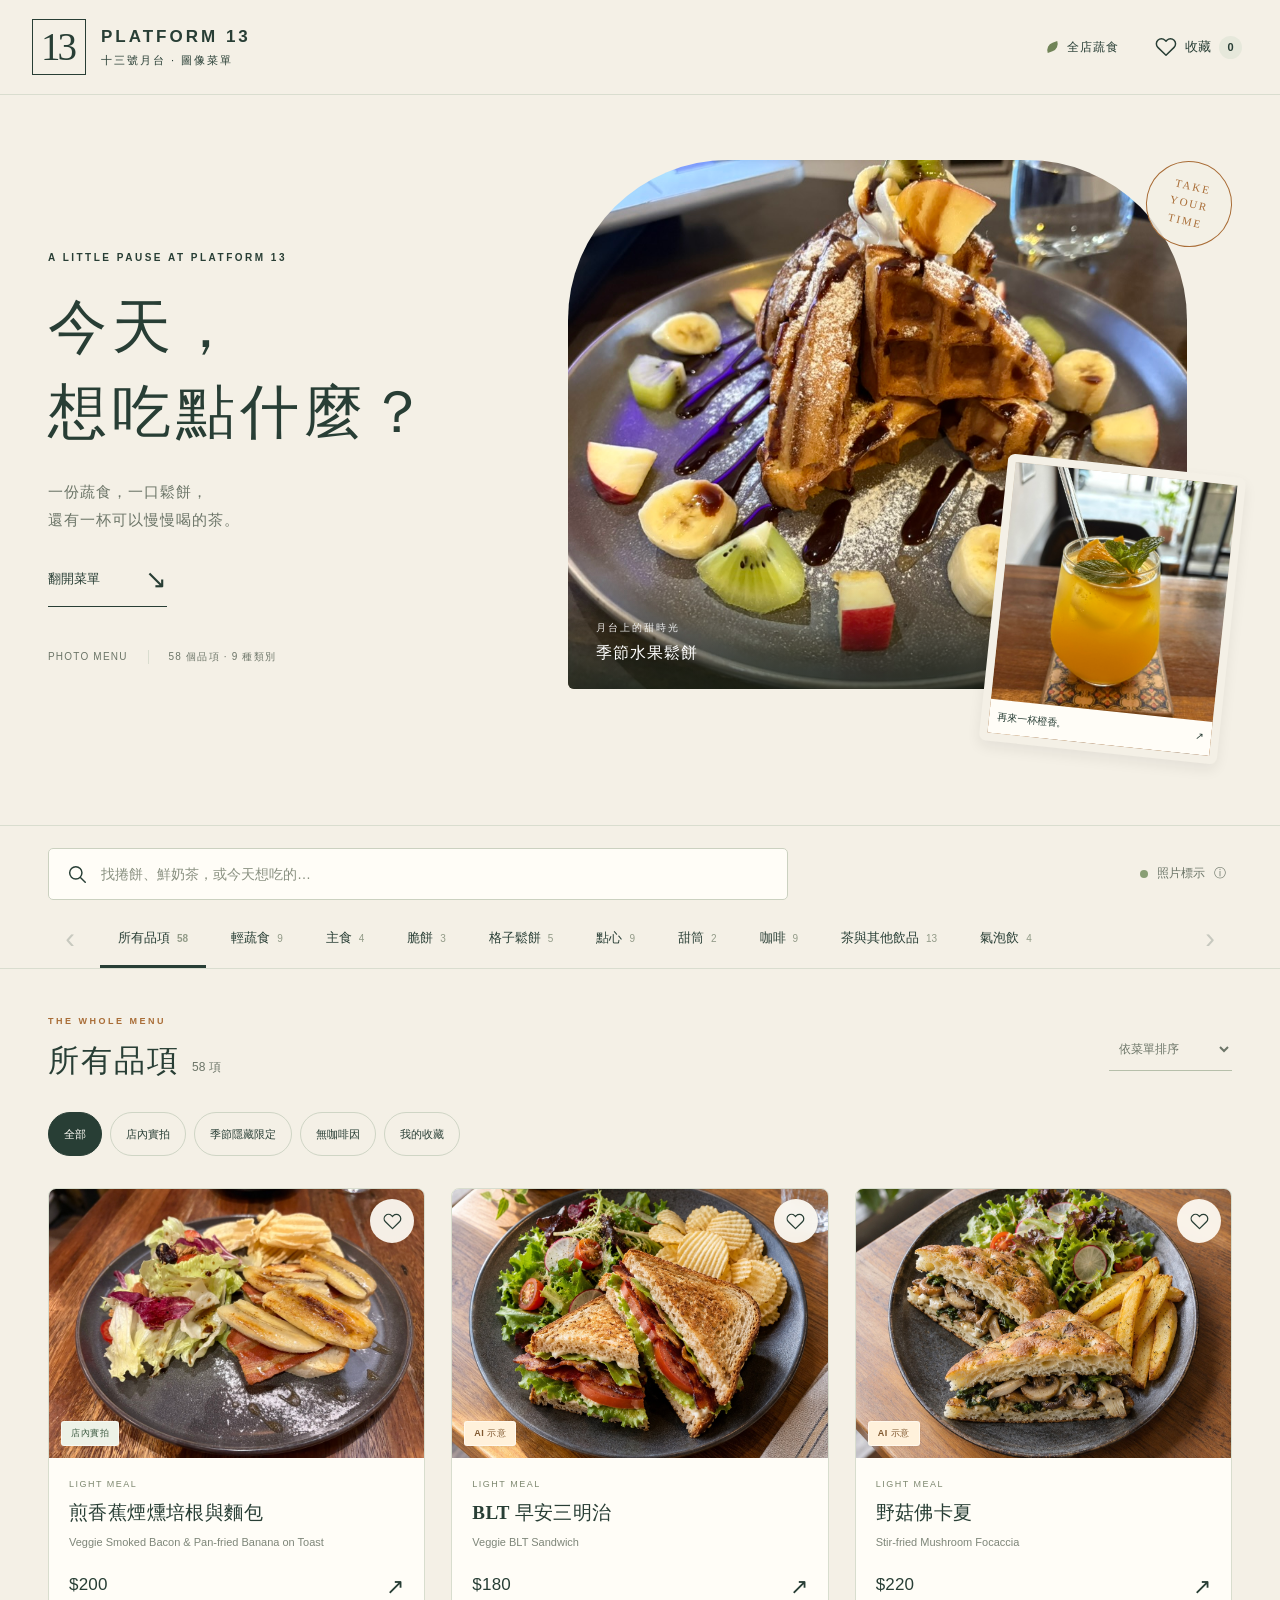
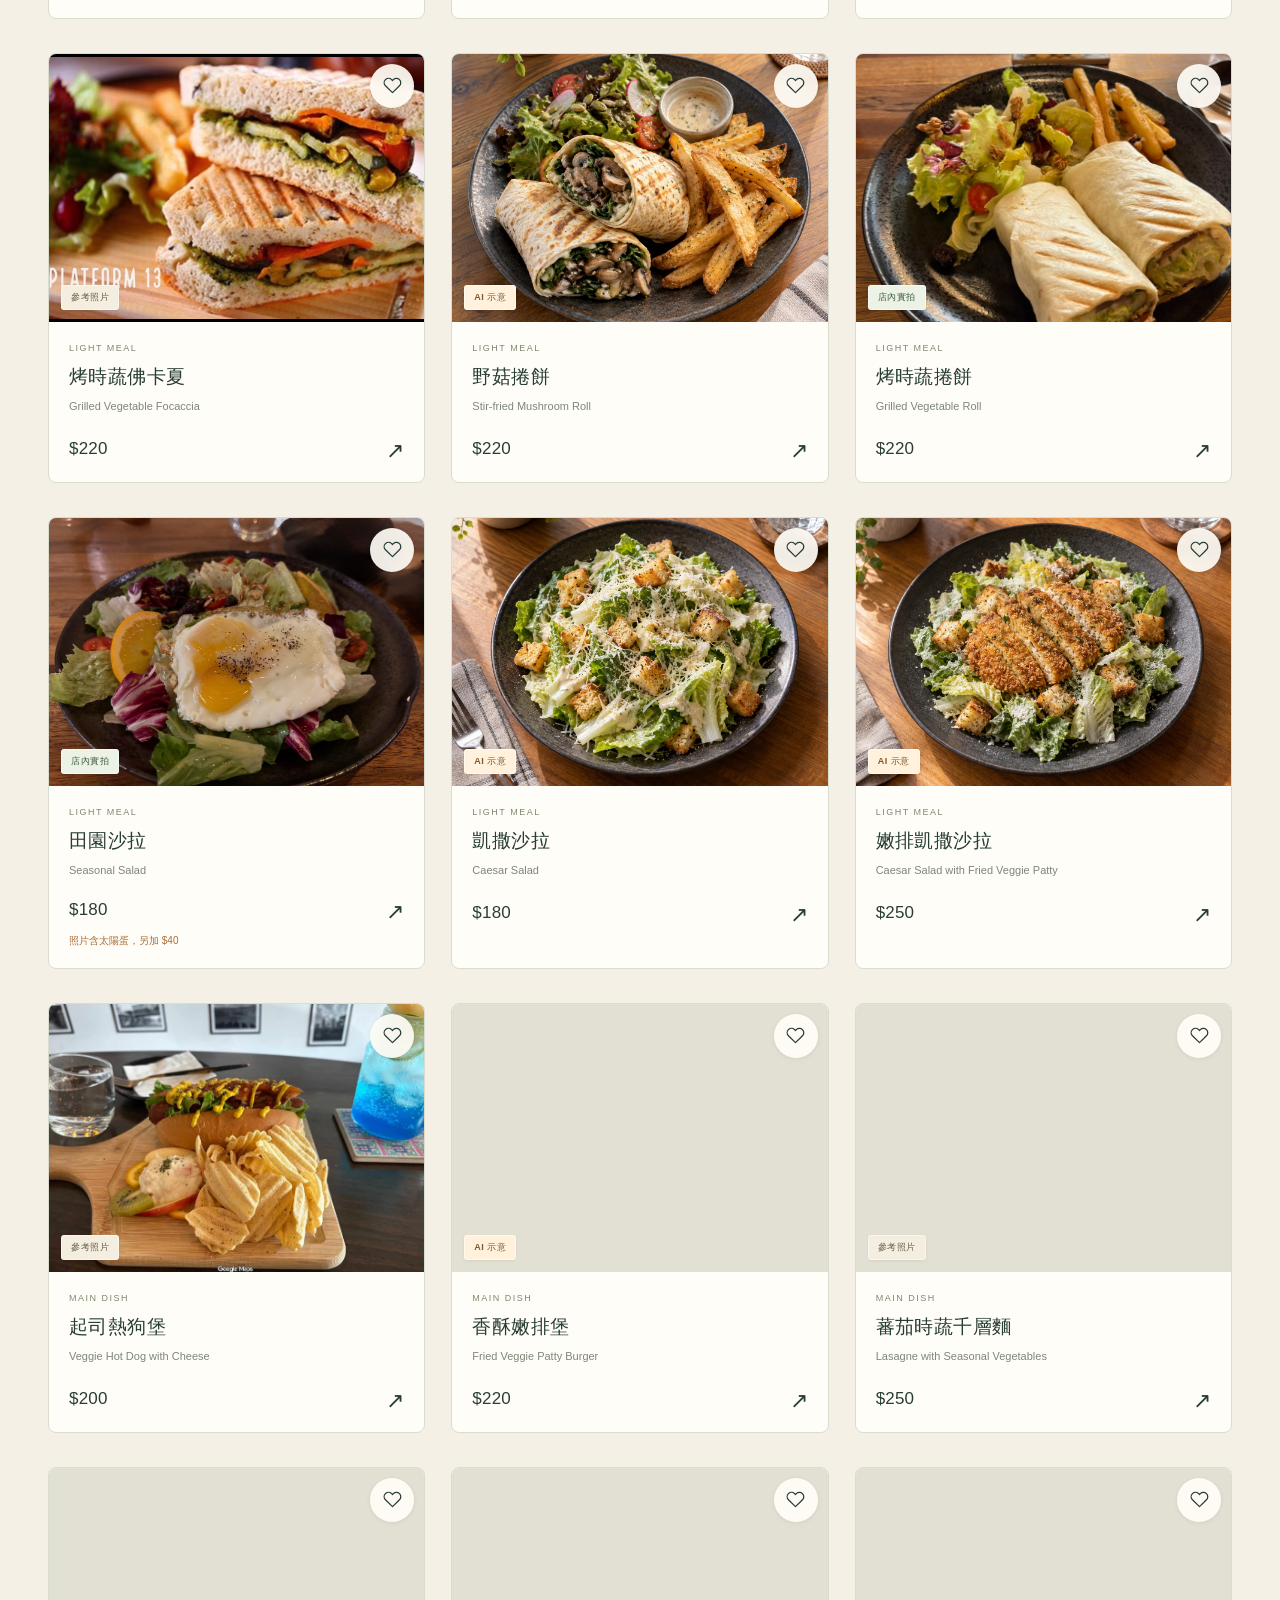
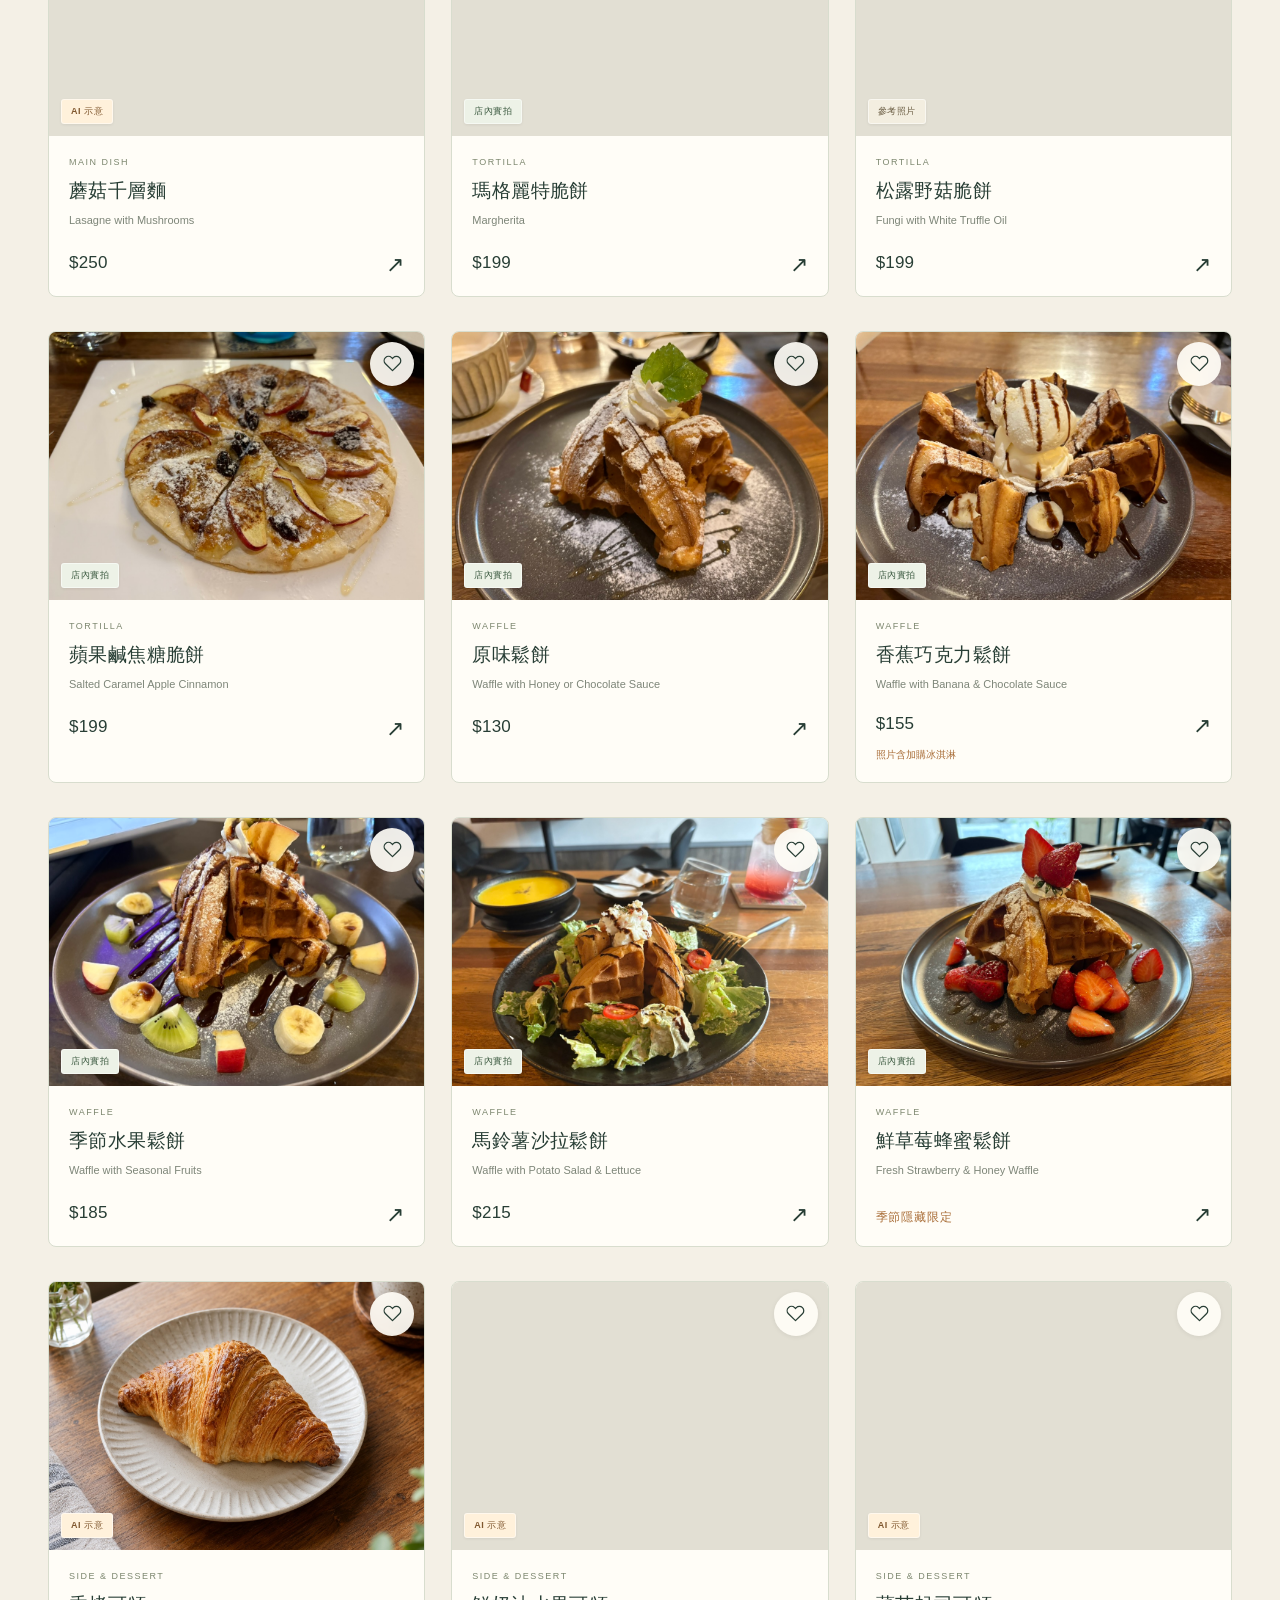
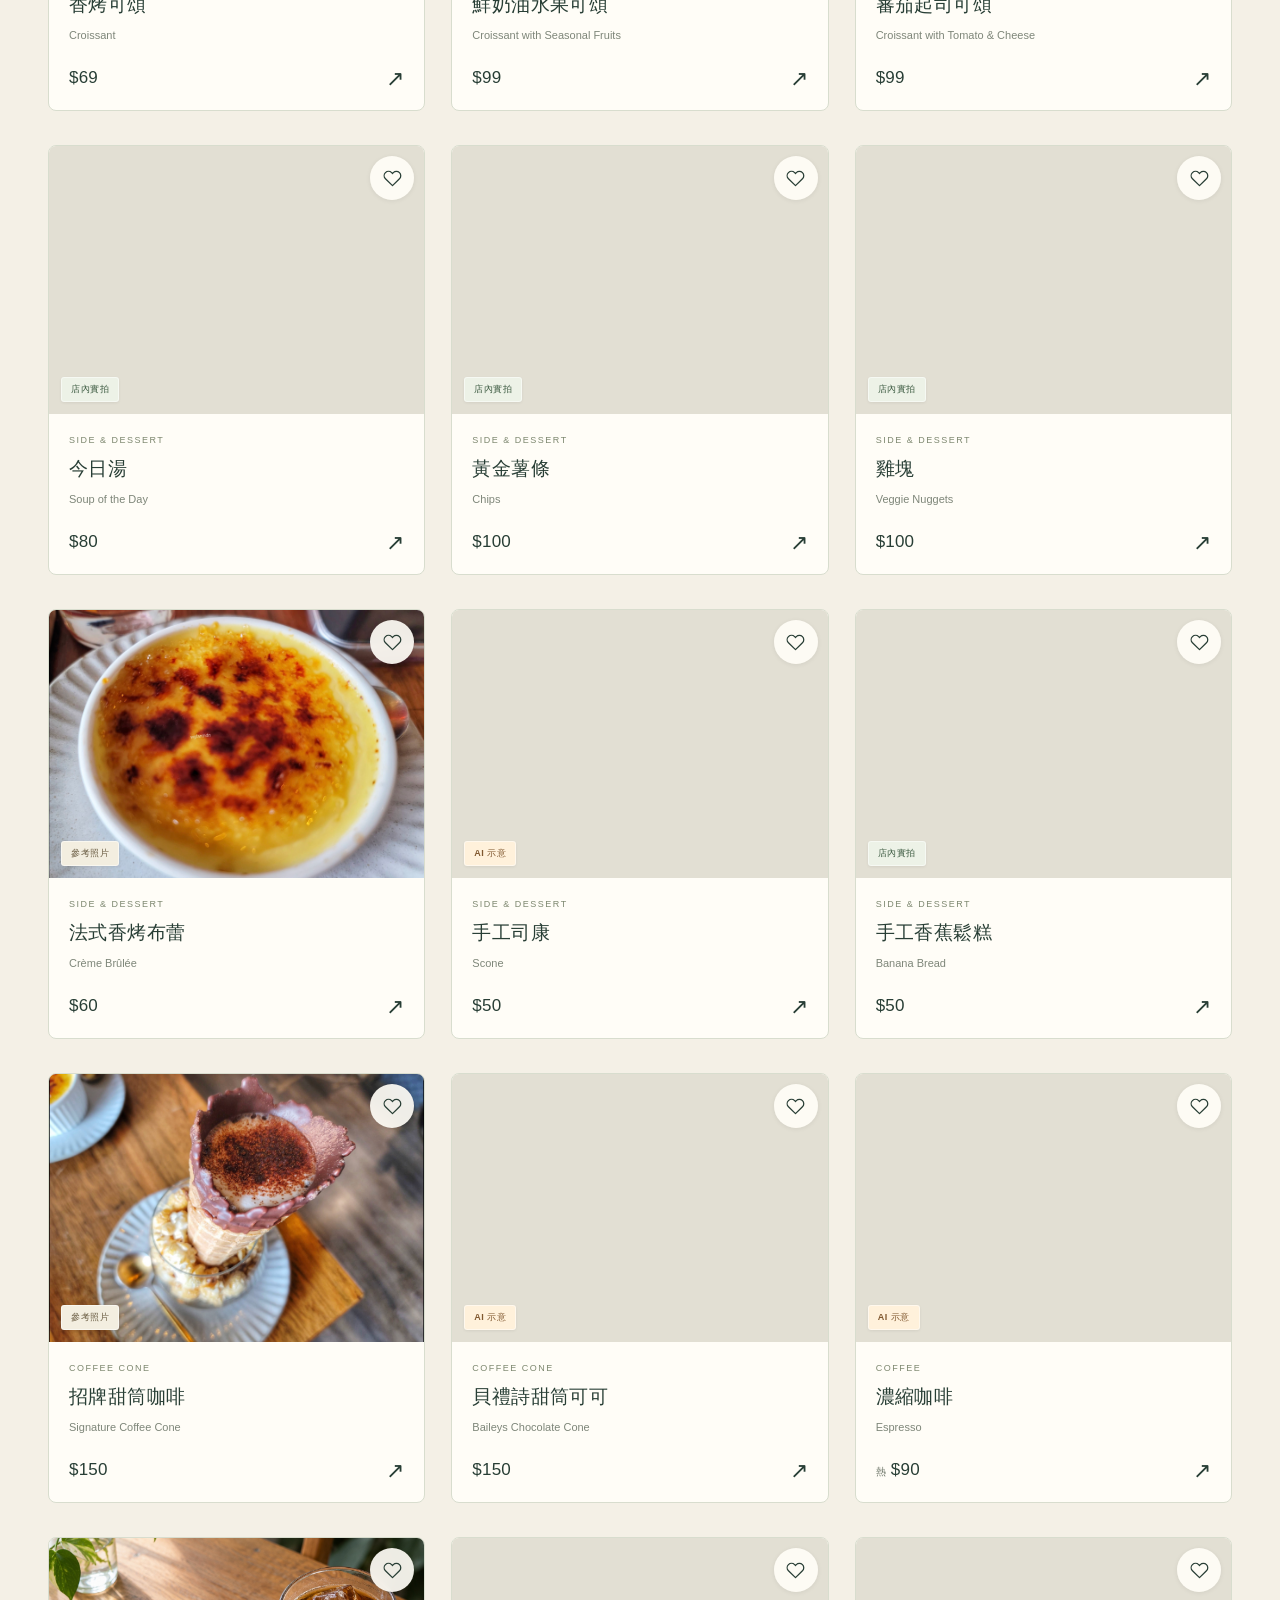
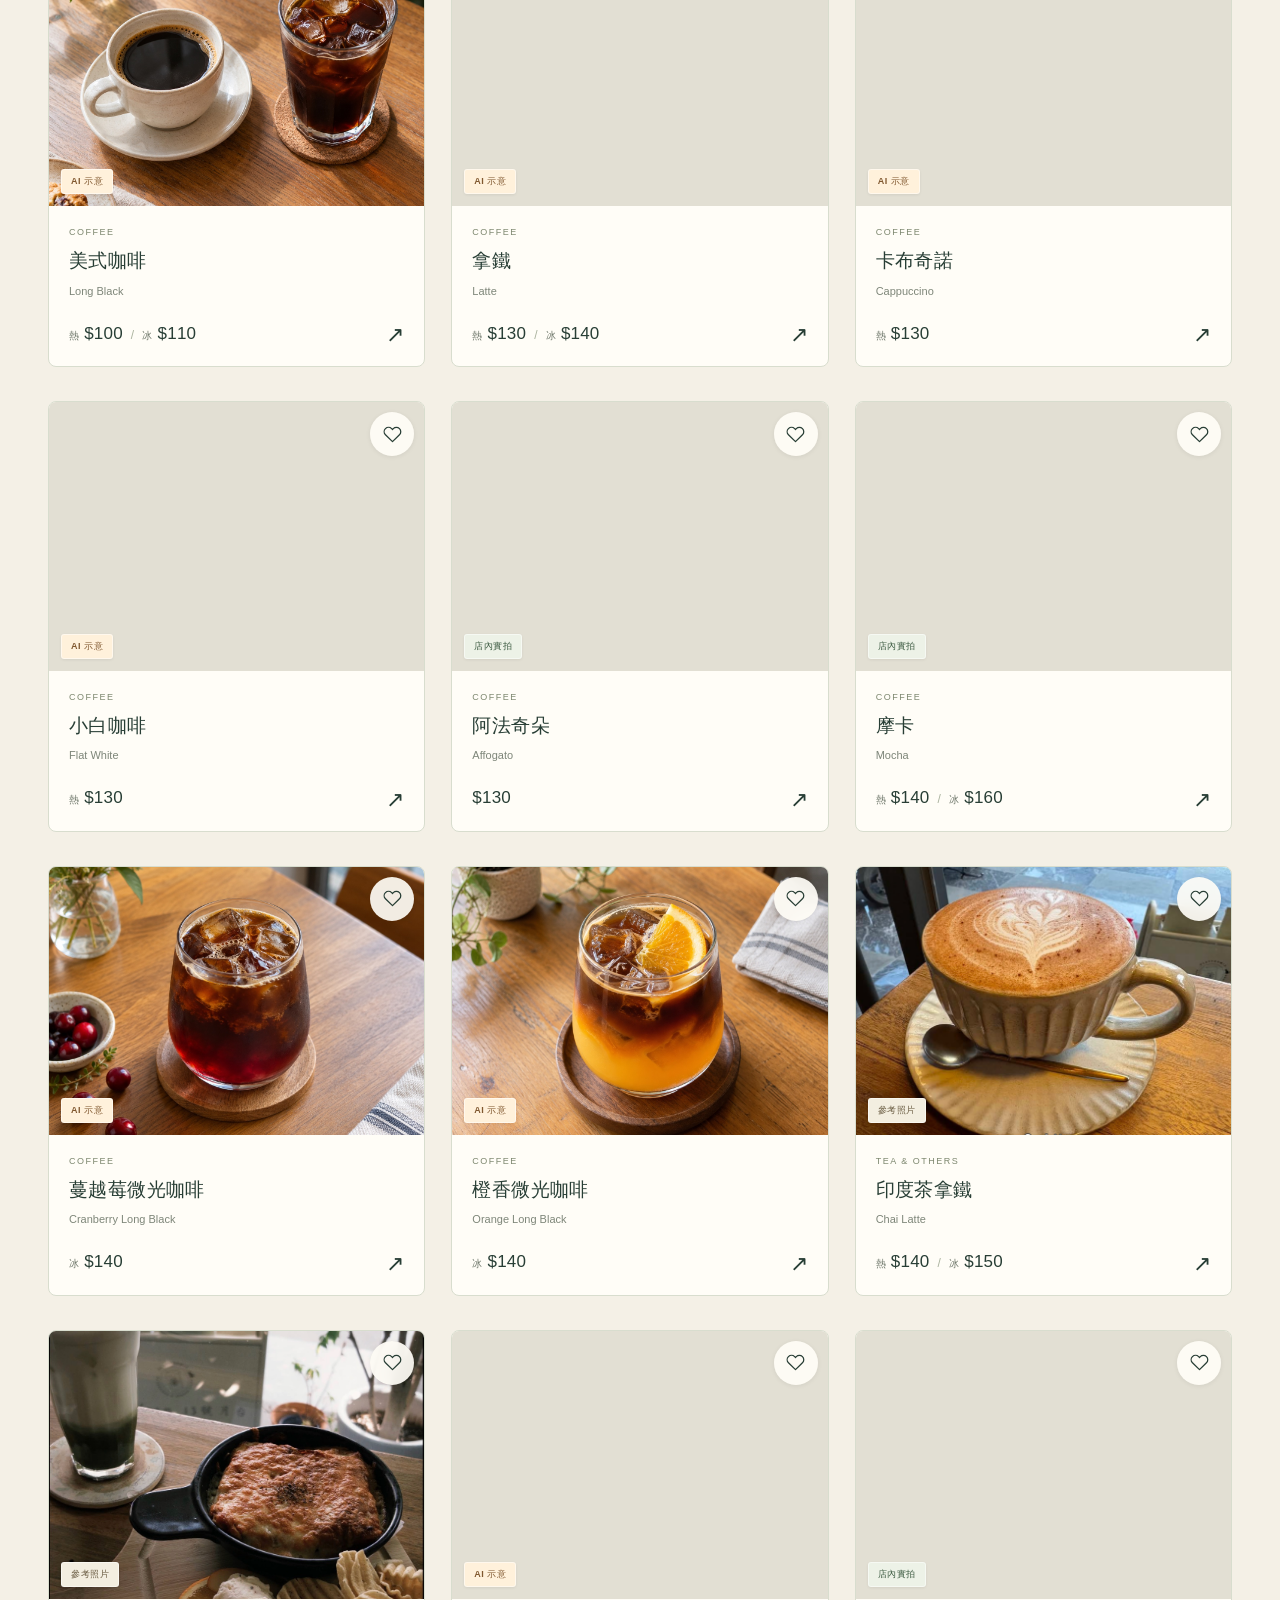
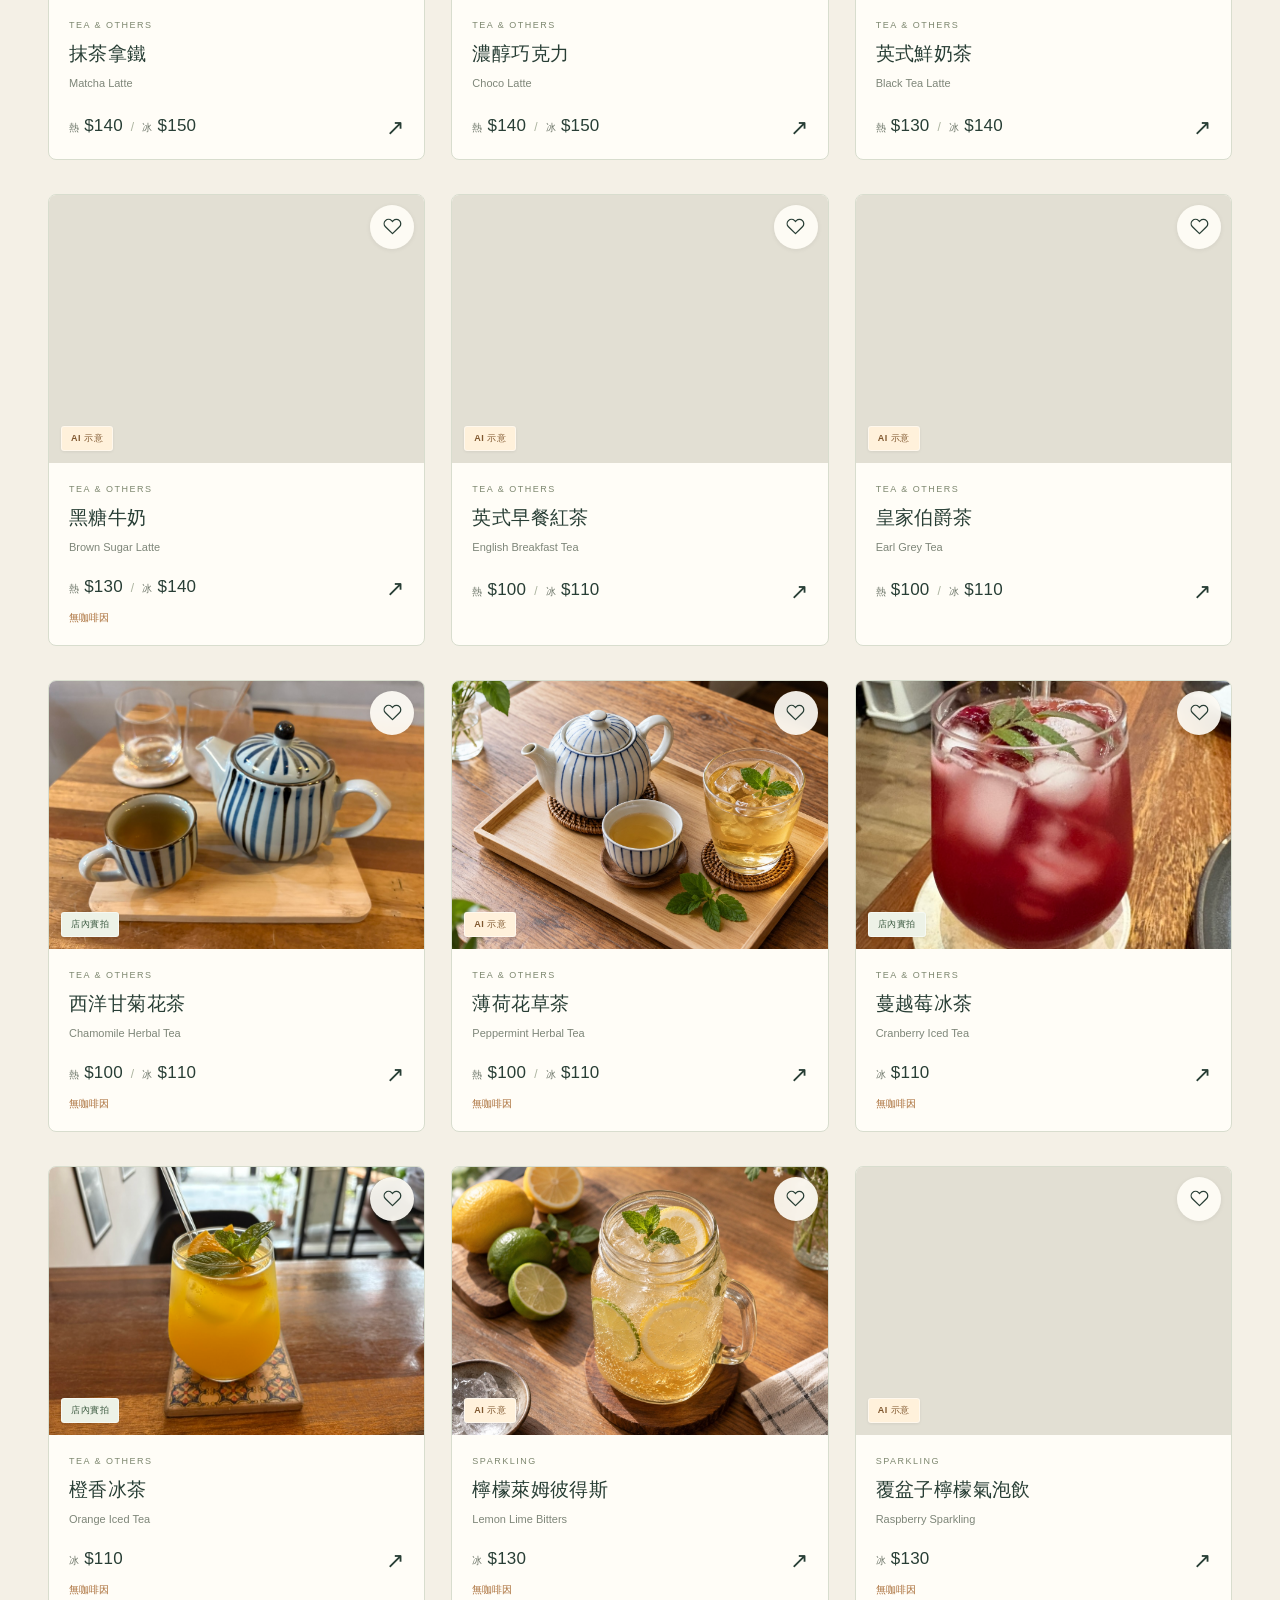
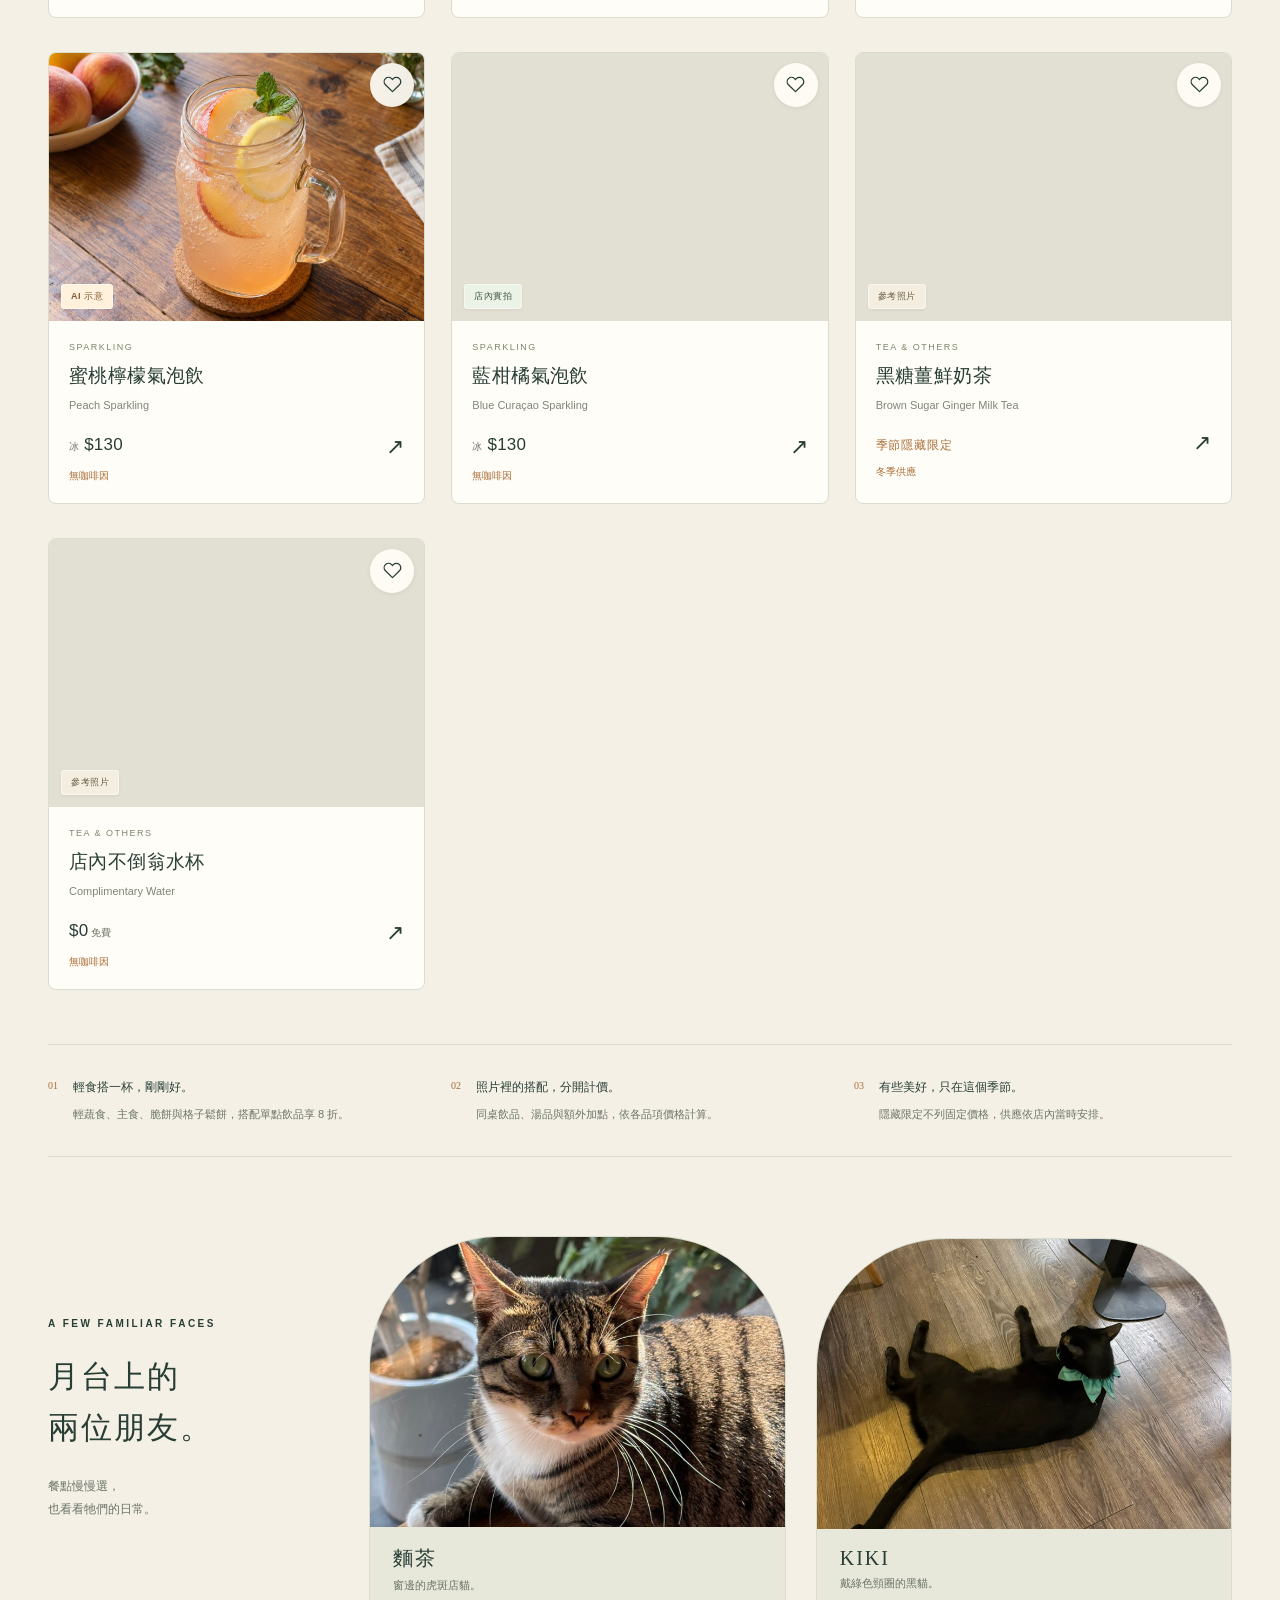
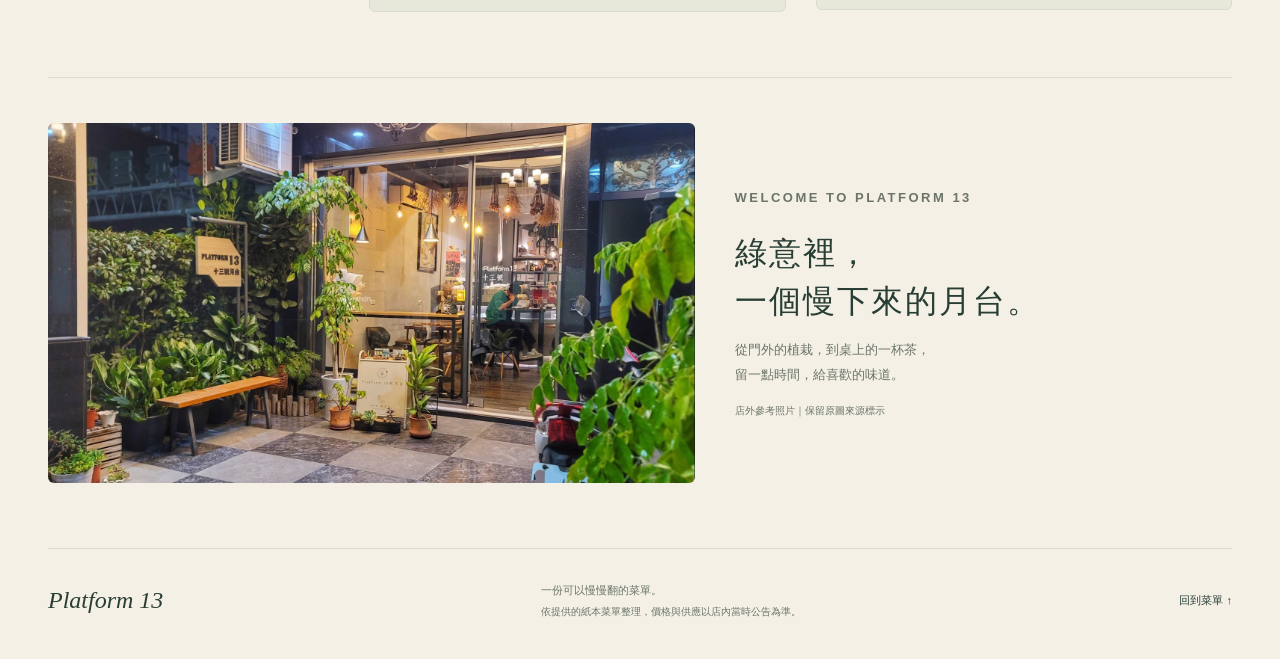
==== index.html @ 19ec8d2a "Publish standalone Platform 13 photo menu" ====
<!doctype html>
<html lang="zh-Hant">
<head>
 <meta charset="utf-8"><meta name="viewport" content="width=device-width,initial-scale=1">
 <meta name="theme-color" content="#f4f0e6"><meta name="description" content="Platform 13 十三號月台圖像菜單：依類別瀏覽蔬食輕食、主食、脆餅、鬆餅、咖啡與茶飲，查看照片及價格。">
 <title>Platform 13｜慢慢選，一道喜歡的</title>
 <link rel="icon" href="favicon.svg" type="image/svg+xml"><link rel="stylesheet" href="style.css">
 <script src="menu-data.js" defer></script><script src="menu-model.js" defer></script><script src="app.js" defer></script>
</head>
<body>
 <a class="skip-link" href="#browse">跳到菜單</a>
 <header class="site-header"><div class="header-inner">
  <a class="brand" href="./" aria-label="Platform 13 菜單首頁"><span class="brand-number">13</span><span class="brand-copy">PLATFORM 13<small>十三號月台 · 圖像菜單</small></span></a>
  <div class="header-actions"><span class="vegetarian"><i></i>全店蔬食</span><button class="saved-link" id="show-saved" aria-label="查看收藏清單"><svg viewBox="0 0 24 24" aria-hidden="true"><path d="M20.8 4.6a5.5 5.5 0 0 0-7.8 0L12 5.7l-1.1-1.1a5.5 5.5 0 0 0-7.8 7.8L12 21l8.8-8.6a5.5 5.5 0 0 0 0-7.8Z"/></svg><span>收藏</span><b id="saved-count">0</b></button></div>
 </div></header>
 <main>
  <section class="hero wrap" aria-labelledby="hero-title"><div class="hero-copy"><p class="eyebrow">A LITTLE PAUSE AT PLATFORM 13</p><h1 id="hero-title">今天，<br>想吃點什麼？</h1><p class="hero-description">一份蔬食，一口鬆餅，<br>還有一杯可以慢慢喝的茶。</p><a class="browse-link" href="#browse">翻開菜單 <span>↘</span></a><div class="hero-note"><span>PHOTO MENU</span><span id="total-count">慢慢選一道喜歡的。</span></div></div>
   <div class="hero-photos"><button class="hero-main photo-button" data-open-item="seasonal-waffle" aria-label="查看季節水果鬆餅"><img src="assets/photos/seasonal-waffle.jpg" alt="季節水果格子鬆餅" fetchpriority="high" width="1024" height="768"><span class="hero-photo-caption"><small>月台上的甜時光</small>季節水果鬆餅 <b>$185</b></span></button><button class="hero-small photo-button" data-open-item="orange-tea" aria-label="查看橙香冰茶"><img src="assets/photos/orange-tea.jpg" alt="橙香冰茶" width="1024" height="768"><span>再來一杯橙香。<i>↗</i></span></button><span class="hero-stamp" aria-hidden="true">TAKE<br>YOUR<br>TIME</span></div>
  </section>
  <section id="browse" class="browse-section" aria-label="查詢菜單">
   <div class="menu-controls"><div class="wrap"><div class="search-row"><form id="search-form" role="search"><label for="menu-search" class="sr-only">搜尋品項或飲品</label><svg viewBox="0 0 24 24" aria-hidden="true"><circle cx="10.7" cy="10.7" r="6.7"/><path d="m16 16 5 5"/></svg><input id="menu-search" type="search" placeholder="找捲餅、鮮奶茶，或今天想吃的…" autocomplete="off"><button type="button" id="clear-search" aria-label="清除搜尋" hidden>×</button></form><button id="photo-guide" class="photo-guide"><span class="source-dot"></span>照片標示 <span>ⓘ</span></button></div>
    <div class="category-row"><button id="categories-prev" class="category-arrow" aria-label="向前滑動類別">‹</button><nav class="category-scroller" id="categories" aria-label="菜單類別" role="tablist"></nav><button id="categories-next" class="category-arrow" aria-label="向後滑動類別">›</button></div>
   </div></div>
   <div class="wrap results-wrap"><div class="results-heading"><div><p class="eyebrow" id="category-en">THE WHOLE MENU</p><h2 id="results-title">所有品項 <span id="result-count"></span></h2></div><label class="sort-control"><span class="sr-only">排序方式</span><select id="sort"><option value="menu">依菜單排序</option><option value="price-asc">價格由低到高</option><option value="price-desc">價格由高到低</option></select></label></div>
    <div class="filter-row" role="group" aria-label="篩選品項"><button data-filter="all" aria-pressed="true">全部</button><button data-filter="photos" aria-pressed="false">店內實拍</button><button data-filter="seasonal" aria-pressed="false">季節隱藏限定</button><button data-filter="caffeine-free" aria-pressed="false">無咖啡因</button><button data-filter="favorites" aria-pressed="false">我的收藏</button></div>
    <p id="results-status" class="sr-only" role="status" aria-live="polite"></p>
    <div id="menu-grid" class="menu-grid" role="tabpanel" aria-labelledby="tab-all"></div>
    <div id="empty-state" class="empty-state" hidden><span>13</span><h3>換個關鍵字，慢慢找。</h3><p>可以試試「鬆餅」、「鮮奶茶」或「捲餅」。</p><button id="reset-search" class="primary-button">回到所有品項</button></div>
    <aside class="menu-notes"><div><span>01</span><p><b>輕食搭一杯，剛剛好。</b>輕蔬食、主食、脆餅與格子鬆餅，搭配單點飲品享 8 折。</p></div><div><span>02</span><p><b>照片裡的搭配，分開計價。</b>同桌飲品、湯品與額外加點，依各品項價格計算。</p></div><div><span>03</span><p><b>有些美好，只在這個季節。</b>隱藏限定不列固定價格，供應依店內當時安排。</p></div></aside>
   </div>
  </section>
  <section class="cats-section wrap" aria-labelledby="cats-title"><div class="cats-intro"><p class="eyebrow">A FEW FAMILIAR FACES</p><h2 id="cats-title">月台上的<br>兩位朋友。</h2><p>餐點慢慢選，<br>也看看牠們的日常。</p></div><div class="cat-card"><img src="assets/photos/cat-miancha.jpg" alt="虎斑店貓麵茶" loading="lazy" width="768" height="1024"><div><h3>麵茶</h3><p>窗邊的虎斑店貓。</p></div></div><div class="cat-card"><img src="assets/photos/cat-kiki.jpg" alt="戴綠色頸圈的黑貓 KIKI" loading="lazy" width="768" height="1024"><div><h3>KIKI</h3><p>戴綠色頸圈的黑貓。</p></div></div></section>
  <section class="venue-section wrap" aria-labelledby="venue-title"><img src="assets/photos/storefront.jpg" alt="綠意圍繞的 Platform 13 十三號月台店外" loading="lazy" width="1732" height="1244"><div><p class="eyebrow">WELCOME TO PLATFORM 13</p><h2 id="venue-title">綠意裡，<br>一個慢下來的月台。</h2><p>從門外的植栽，到桌上的一杯茶，<br>留一點時間，給喜歡的味道。</p><p class="image-caption">店外參考照片｜保留原圖來源標示</p></div></section>
 </main>
 <footer class="site-footer wrap"><a class="footer-brand" href="#">Platform 13</a><p>一份可以慢慢翻的菜單。<br><small>依提供的紙本菜單整理，價格與供應以店內當時公告為準。</small></p><a href="#browse">回到菜單 ↑</a></footer>
 <dialog id="item-dialog" class="item-dialog" aria-labelledby="detail-title"><button class="dialog-close" id="close-item" aria-label="關閉品項">×</button><div class="detail-layout"><div class="detail-visual"><div class="detail-image-wrap"><img id="detail-image" alt="" width="1200" height="1000"><span id="detail-source" class="source-badge"></span><button id="expand-image" class="expand-button" aria-label="放大品項圖片">↗</button></div><div id="gallery-thumbs" class="gallery-thumbs" aria-label="切換品項照片"></div><p id="image-caption" class="image-caption"></p></div><div class="detail-info"><p class="eyebrow" id="detail-category"></p><div id="detail-tags" class="detail-tags"></div><h2 id="detail-title"></h2><p id="detail-en" class="detail-en"></p><p id="detail-description" class="detail-description"></p><form id="item-options"><fieldset id="variant-fieldset"><legend>選擇形式</legend><div id="variant-options" class="variant-options"></div></fieldset><div id="addon-options"></div></form><p id="detail-promo" class="detail-promo" hidden></p><div class="detail-tools"><button id="reset-options">重設選項</button><button id="copy-link">複製品項連結 ↗</button></div></div></div><div class="detail-bottom"><div id="detail-price-wrap"><span id="detail-price-label">品項參考價</span><strong id="detail-price" aria-live="polite"></strong><small id="detail-price-note"></small></div><span id="detail-seasonal-note" hidden>季節隱藏限定 · 依店內供應</span><button id="detail-favorite" class="primary-button" aria-pressed="false">♡ 收藏這道</button></div></dialog>
 <dialog id="image-dialog" class="image-dialog" aria-labelledby="large-image-caption"><button id="close-image" class="dialog-close" aria-label="關閉大圖">×</button><img id="large-image" alt=""><p id="large-image-caption"></p></dialog>
 <dialog id="guide-dialog" class="guide-dialog" aria-labelledby="guide-title"><button id="close-guide" class="dialog-close" aria-label="關閉照片說明">×</button><p class="eyebrow">ABOUT THE PHOTOGRAPHS</p><h2 id="guide-title">每一張圖，都說清楚。</h2><dl><dt><span class="source-badge photo">店內實拍</span></dt><dd>提供的店內餐點照片，部分畫面包含另外加點或同桌品項。</dd><dt><span class="source-badge reference">參考照片</span></dt><dd>提供的截圖或參考照片；原有的品牌與來源標示保留。</dd><dt><span class="source-badge generated">AI 示意</span></dt><dd>尚未有照片的品項，以 AI 生成圖暫作參考。實際份量、外觀與擺盤依店內供應。</dd></dl><p>冷熱合併示意圖可能同時呈現兩種形式，價格仍為單份。季節隱藏限定不列固定價格。</p></dialog>
 <div id="toast" class="toast" role="status" aria-live="polite"></div>
</body>
</html>
---- style.css ----
:root{--paper:#f4f0e6;--white:#fffdf7;--ink:#283e35;--muted:#6c7568;--line:#d9ddcf;--olive:#bbc59e;--gold:#a96d37;--serif:ui-serif,"Songti TC","Noto Serif TC",Georgia,serif;--sans:-apple-system,BlinkMacSystemFont,"PingFang TC","Microsoft JhengHei",sans-serif;color-scheme:light;font-family:var(--sans);color:var(--ink);background:var(--paper);font-synthesis:none;scroll-behavior:smooth}
*{box-sizing:border-box}body{margin:0}button,input,select{font:inherit}button,a,input,select{-webkit-tap-highlight-color:transparent}button{cursor:pointer;color:inherit}a{color:inherit;text-decoration:none}button{border:0}button:disabled{cursor:default}img{display:block;max-width:100%}svg{width:22px;height:22px;fill:none;stroke:currentColor;stroke-width:1.6;stroke-linecap:round;stroke-linejoin:round}button:focus-visible,a:focus-visible,select:focus-visible,input:focus-visible{outline:3px solid #ac6b32;outline-offset:4px}[hidden]{display:none!important}.wrap{width:min(1200px,calc(100% - 96px));margin-inline:auto}.sr-only{position:absolute;width:1px;height:1px;padding:0;overflow:hidden;clip:rect(0,0,0,0);white-space:nowrap;border:0}.skip-link{position:fixed;left:16px;top:-80px;padding:15px 22px;background:var(--ink);color:white;z-index:100}.skip-link:focus{top:10px}.site-header{border-bottom:1px solid var(--line);background:var(--paper)}.header-inner{width:min(1360px,calc(100% - 64px));min-height:94px;margin:auto;display:flex;align-items:center;justify-content:space-between;gap:16px}.brand{display:flex;align-items:center;gap:15px}.brand-number{border:1px solid var(--ink);font-family:Georgia,serif;font-size:39px;line-height:54px;width:54px;text-align:center;letter-spacing:-3px;padding-right:3px}.brand-copy{font-size:17px;letter-spacing:3px;font-weight:650}.brand-copy small{display:block;font-size:11px;letter-spacing:2px;font-weight:450;margin-top:6px}.header-actions{display:flex;align-items:center;gap:30px}.vegetarian{font-size:12px;letter-spacing:1px;display:flex;align-items:center;gap:8px}.vegetarian i{display:block;width:13px;height:8px;border-radius:10px 0 10px 0;background:#718458;transform:rotate(-20deg)}.saved-link{display:flex;align-items:center;gap:8px;background:none;min-height:44px}.saved-link span{font-size:13px}.saved-link b{font-size:11px;width:23px;height:23px;display:grid;place-items:center;background:#e6e8db;border-radius:50%;font-weight:550}.hero{display:grid;grid-template-columns:.85fr 1.15fr;gap:30px;align-items:center;padding-top:65px;padding-bottom:72px;min-height:600px}.eyebrow{font-size:10px;font-weight:600;letter-spacing:2.5px;margin:0 0 19px;line-height:1.7}.hero h1{font-family:var(--serif);font-size:clamp(42px,4.6vw,67px);line-height:1.45;letter-spacing:5px;font-weight:500;margin:0 0 22px}.hero-description{font-size:15px;line-height:1.9;color:var(--muted);letter-spacing:1px;margin:0 0 28px}.browse-link{display:inline-flex;align-items:center;gap:45px;border-bottom:1px solid var(--ink);font-size:13px;padding-bottom:10px;min-height:44px}.browse-link span{font-size:26px}.hero-note{display:flex;align-items:center;gap:20px;font-size:10px;color:var(--muted);margin-top:43px;letter-spacing:1.2px}.hero-note span+span{border-left:1px solid var(--line);padding-left:20px}.hero-photos{position:relative;padding:0 45px 60px 0}.photo-button{padding:0;text-align:left;background:#d3c6b3;position:relative;overflow:hidden}.hero-main{width:100%;aspect-ratio:1.17;border-radius:160px 160px 6px 6px}.photo-button img{width:100%;height:100%;object-fit:cover;transition:transform .5s}.photo-button:hover img{transform:scale(1.025)}.hero-main img{object-position:50% 50%}.hero-photo-caption{position:absolute;left:0;bottom:0;padding:45px 28px 25px;color:white;width:100%;background:linear-gradient(transparent,#172218b8);font-size:16px;letter-spacing:1px}.hero-photo-caption small{display:block;font-size:10px;letter-spacing:2px;margin-bottom:8px;opacity:.9}.hero-photo-caption b{float:right;font-weight:500;font-size:14px}.hero-small{position:absolute;width:36%;aspect-ratio:.83;bottom:0;right:0;border:8px solid var(--paper);border-radius:7px;box-shadow:0 6px 14px #17221812;transform:rotate(6deg)}.hero-small img{object-position:45% 40%}.hero-small span{position:absolute;bottom:0;left:0;right:0;font-size:10px;background:var(--white);padding:10px 8px}.hero-small i{float:right;font-style:normal}.hero-stamp{position:absolute;top:1px;right:0;border:1px solid var(--gold);border-radius:50%;width:86px;height:86px;display:grid;place-content:center;text-align:center;font-family:Georgia,serif;font-size:11px;line-height:1.6;letter-spacing:2px;color:var(--gold);transform:rotate(13deg);background:#f4f0e6d9}.browse-section{scroll-margin-top:20px}.menu-controls{position:sticky;top:0;z-index:15;background:#f4f0e6f7;backdrop-filter:blur(12px);border-top:1px solid var(--line);border-bottom:1px solid var(--line)}.search-row{display:flex;align-items:center;gap:32px;padding:22px 0 10px}#search-form{display:flex;align-items:center;gap:13px;max-width:740px;flex:1;border:1px solid #cbd1c0;background:var(--white);padding:0 17px;border-radius:5px;min-height:52px}#search-form:focus-within{border-color:var(--ink);box-shadow:0 0 0 1px var(--ink)}#search-form input{flex:1;width:100%;min-width:0;border:0;background:none;padding:14px 0;color:var(--ink);font-size:14px;outline:none}#search-form input::-webkit-search-cancel-button{display:none}#search-form input::placeholder{color:#899080}#clear-search{font-size:22px;background:transparent;min-width:40px;min-height:44px}.photo-guide{margin-left:auto;display:flex;align-items:center;gap:9px;min-height:44px;background:none;white-space:nowrap;font-size:12px;color:var(--muted)}.source-dot{width:8px;height:8px;border-radius:50%;background:#899e74}.category-row{display:flex;align-items:center;gap:8px}.category-scroller{overflow:auto;scrollbar-width:none;display:flex;align-items:stretch;gap:7px;flex:1;scroll-behavior:smooth;overscroll-behavior-x:contain}.category-scroller::-webkit-scrollbar{display:none}.category-scroller button{flex:none;background:none;min-height:58px;padding:17px 18px 15px;border-bottom:3px solid transparent;font-size:13px;white-space:nowrap}.category-scroller button span{margin-left:7px;font-size:10px;color:#929b88}.category-scroller button[aria-selected=true]{border-color:var(--ink);font-weight:650}.category-arrow{min-width:36px;height:44px;font-size:29px;background:transparent}.category-arrow:disabled{opacity:.22}.results-wrap{padding-top:45px}.results-heading{display:flex;justify-content:space-between;align-items:center;gap:16px}.results-heading .eyebrow{font-size:9px;margin-bottom:9px;color:var(--gold)}h2{font-family:var(--serif);font-weight:500;font-size:31px;line-height:1.5;letter-spacing:2px;margin:0}.results-heading h2 span{font-family:var(--sans);font-size:12px;letter-spacing:0;color:var(--muted);margin-left:12px;font-weight:400}.sort-control select{background:transparent;border:0;border-bottom:1px solid #b6bfaa;border-radius:0;padding:12px 25px 12px 6px;color:var(--muted);font-size:12px;min-height:44px}.filter-row{display:flex;gap:8px;overflow-x:auto;scrollbar-width:none;margin:25px 0 27px;padding:3px 0 5px}.filter-row button{border:1px solid #cfd5c5;border-radius:25px;background:transparent;padding:9px 15px;font-size:11px;min-height:39px;white-space:nowrap}.filter-row button[aria-pressed=true]{background:var(--ink);border-color:var(--ink);color:var(--white)}.menu-grid{display:grid;grid-template-columns:repeat(3,minmax(0,1fr));gap:34px 26px}.menu-card{background:var(--white);border:1px solid #d8ddce;border-radius:8px;position:relative;overflow:hidden;transition:box-shadow .2s,border-color .2s}.menu-card:hover{border-color:#9eae90;box-shadow:0 7px 25px #283e350a}.card-open{display:block;padding:0;width:100%;text-align:left;background:none}.card-photo{position:relative;aspect-ratio:1.4;overflow:hidden;background:#e2dfd3}.card-photo img{height:100%;width:100%;object-fit:cover;transition:transform .4s}.menu-card:hover .card-photo img{transform:scale(1.035)}.source-badge{font-size:9px;letter-spacing:.5px;font-weight:550;display:inline-block;line-height:1;padding:7px 9px;border-radius:3px;background:#edf2e7;color:#39583e;border:1px solid #ffffff7d}.source-badge.reference{background:#f3eee0;color:#695b41}.source-badge.generated{background:#fff1db;color:#80582f}.card-photo .source-badge{position:absolute;bottom:12px;left:12px;box-shadow:0 1px 3px #0001}.card-save{position:absolute;top:10px;right:10px;background:#fffdf7eb;backdrop-filter:blur(8px);width:40px;height:40px;border-radius:50%;display:grid;place-items:center;z-index:2;box-shadow:0 1px 5px #0001}.card-save svg{width:19px;height:19px}.card-save[aria-pressed=true]{color:#8e5238}.card-save[aria-pressed=true] svg{fill:#8e5238;stroke:#8e5238}.card-body{padding:21px 20px 20px;min-height:160px;display:flex;flex-direction:column}.card-category{font-size:9px;letter-spacing:1.5px;color:#7d876f;margin:0 0 9px}.card-body h3{margin:0 0 7px;font-family:var(--serif);font-size:19px;line-height:1.55;font-weight:550;letter-spacing:.4px}.card-en{font-family:Georgia,var(--sans);font-size:11px;line-height:1.6;color:#7e8679;margin:0 0 17px;min-height:18px}.card-bottom{display:flex;justify-content:space-between;align-items:end;gap:7px;margin-top:auto}.card-prices{font-size:17px;letter-spacing:.2px;line-height:1.5}.card-prices small{font-size:10px;margin-right:5px;color:var(--muted)}.card-prices .price-separator{color:#abb39f;font-size:12px;margin:0 8px}.card-prices.seasonal-price{font-size:12px;color:var(--gold);letter-spacing:.8px}.card-arrow{font-size:22px;line-height:1}.card-special{display:inline-block;font-size:10px;color:var(--gold);margin-top:10px;line-height:1.5}.menu-notes{border-top:1px solid var(--line);border-bottom:1px solid var(--line);padding:31px 0;margin:54px 0;display:grid;grid-template-columns:repeat(3,1fr);gap:25px}.menu-notes>div{display:flex;gap:15px}.menu-notes>div>span{font-size:10px;font-family:Georgia,serif;color:var(--gold);padding-top:4px}.menu-notes p{margin:0;font-size:11px;line-height:1.9;color:var(--muted)}.menu-notes b{display:block;color:var(--ink);font-weight:550;margin-bottom:5px;font-size:12px}.empty-state{text-align:center;padding:90px 20px 100px;min-height:400px}.empty-state>span{font-size:60px;font-family:Georgia,serif;color:#aab69c}.empty-state h3{font-family:var(--serif);font-size:26px;letter-spacing:2px;font-weight:500}.empty-state p{font-size:13px;color:var(--muted);line-height:1.8}.primary-button{background:var(--ink);color:var(--white);border-radius:4px;padding:13px 22px;font-size:13px;min-height:46px;letter-spacing:.5px}.cats-section{display:grid;grid-template-columns:.7fr 1fr 1fr;gap:30px;padding:25px 0 65px;align-items:center}.cats-intro h2{font-size:31px;line-height:1.65}.cats-intro>p:last-child{color:var(--muted);font-size:12px;line-height:1.9;margin-top:22px}.cat-card{border:1px solid var(--line);border-radius:130px 130px 6px 6px;overflow:hidden;background:#e7e7da}.cat-card img{width:100%;height:290px;object-fit:cover;object-position:50% 44%}.cat-card:nth-child(3) img{object-position:50% 74%}.cat-card>div{padding:18px 23px}.cat-card h3{font-family:var(--serif);font-size:20px;font-weight:500;letter-spacing:2px;margin:0 0 6px}.cat-card p{font-size:11px;color:var(--muted);margin:0}.venue-section{display:grid;grid-template-columns:1.3fr 1fr;gap:40px;border-top:1px solid var(--line);padding-top:45px;padding-bottom:65px;align-items:center}.venue-section img{width:100%;max-height:360px;object-fit:cover;border-radius:6px}.venue-section h2{font-size:32px}.venue-section p{font-size:13px;line-height:1.9;color:var(--muted)}.venue-section .image-caption{font-size:10px}.site-footer{display:flex;justify-content:space-between;align-items:center;gap:30px;padding:30px 0 36px;border-top:1px solid var(--line)}.footer-brand{font-family:Georgia,serif;font-size:24px;font-style:italic;white-space:nowrap}.site-footer p{font-size:11px;color:var(--muted);line-height:1.9;margin:0}.site-footer small{font-size:10px}.site-footer>a:last-child{font-size:11px;white-space:nowrap;min-height:44px;display:grid;align-items:center}
dialog{color:var(--ink);background:var(--white);border:1px solid var(--line);border-radius:12px;padding:0;box-shadow:0 24px 100px #0b1d1c4d;overscroll-behavior:contain}dialog::backdrop{background:#14261fc4;backdrop-filter:blur(5px)}body:has(dialog[open]){overflow:hidden}.dialog-close{position:sticky;top:14px;float:right;right:14px;margin:14px 14px -58px 0;z-index:5;min-width:44px;min-height:44px;background:#fffdf7ee;border:1px solid #d8ddce;border-radius:50%;font-size:26px;line-height:1}.item-dialog{width:min(1000px,calc(100% - 48px));max-height:calc(100dvh - 56px)}.detail-layout{display:grid;grid-template-columns:1.1fr 1fr}.detail-visual{padding:26px;background:#eceadf;min-width:0;border-radius:12px 0 0}.detail-image-wrap{position:relative;aspect-ratio:1.1;background:#dedbd0;border-radius:6px;overflow:hidden}.detail-image-wrap>img{width:100%;height:100%;object-fit:contain}.detail-image-wrap>.source-badge{position:absolute;bottom:12px;left:12px}.expand-button{position:absolute;bottom:9px;right:9px;width:40px;height:40px;border-radius:50%;background:#fffdf7eb;font-size:24px}.gallery-thumbs{display:flex;gap:9px;overflow:auto;padding:14px 2px 3px;scrollbar-width:thin}.gallery-thumbs button{background:none;padding:3px;border:1px solid transparent;border-radius:5px;min-width:64px;min-height:64px;flex:none}.gallery-thumbs button[aria-pressed=true]{border-color:var(--ink);background:var(--white)}.gallery-thumbs img{width:57px;height:55px;object-fit:cover;border-radius:2px}.image-caption{font-size:11px;line-height:1.8;color:var(--muted);margin:12px 0 0}.detail-info{padding:48px 34px 28px;min-width:0}.detail-info .eyebrow{font-size:9px;margin-bottom:12px}.detail-info h2{font-size:28px;letter-spacing:1px;line-height:1.5;margin-top:7px}.detail-en{font-family:Georgia,var(--sans);font-size:12px;line-height:1.7;color:#7b8474;margin:8px 0 18px}.detail-description{font-size:13px;line-height:1.9;margin-bottom:23px}.detail-tags{display:flex;flex-wrap:wrap;gap:5px}.detail-tags span{padding:5px 8px;background:#e9eddf;color:#66764f;font-size:10px;border-radius:3px}.detail-tags span.seasonal{background:#f4e7d5;color:var(--gold)}fieldset{border:0;margin:0 0 20px;padding:0;min-width:0}legend{font-size:12px;margin-bottom:11px;font-weight:600;letter-spacing:.5px}.variant-options{display:flex;gap:8px;flex-wrap:wrap}.option-pill{position:relative;display:flex;align-items:center;justify-content:center;min-height:43px;padding:10px 16px;border:1px solid #d4d9ca;border-radius:4px;font-size:12px;gap:7px;background:#fffdf7;cursor:pointer}.option-pill input{position:absolute;opacity:0;inset:0;width:100%;height:100%;margin:0;cursor:pointer}.option-pill:has(input:checked){border-color:var(--ink);background:#e8eddf;box-shadow:inset 0 0 0 1px var(--ink)}.option-pill:has(input:focus-visible){outline:3px solid var(--gold);outline-offset:3px}.option-row{display:flex;align-items:center;gap:10px;padding:10px 0;min-height:42px;font-size:12px;cursor:pointer;line-height:1.65}.option-row input{width:17px;height:17px;accent-color:var(--ink);flex:none}.option-row span{margin-left:auto;font-size:11px;color:var(--muted);white-space:nowrap}.option-help{font-size:10px;line-height:1.8;margin:4px 0;color:var(--muted)}.detail-promo{padding:14px;background:#ecf0e4;font-size:11px;line-height:1.8;border-radius:5px}.detail-tools{display:flex;gap:20px;justify-content:space-between;border-top:1px solid var(--line);padding-top:14px;margin-top:20px}.detail-tools button{background:none;font-size:10px;min-height:40px;padding:0}.detail-bottom{display:flex;align-items:center;justify-content:space-between;gap:20px;padding:19px 27px;background:var(--white);border-top:1px solid var(--line);position:sticky;bottom:0;z-index:4}.detail-bottom #detail-price-label{display:block;font-size:10px;color:var(--muted);margin-bottom:5px}.detail-bottom strong{font-size:26px;font-weight:550;letter-spacing:.5px}.detail-bottom small{display:block;font-size:10px;color:var(--muted);margin-top:4px;line-height:1.5}.detail-bottom #detail-seasonal-note{font-size:12px;color:var(--gold);line-height:1.8}.detail-bottom>.primary-button{flex:none}.image-dialog{width:min(1280px,calc(100% - 32px));max-height:calc(100dvh - 32px);background:#14221b;border-color:#4b584b}.image-dialog>img{max-height:calc(100dvh - 120px);width:100%;object-fit:contain}.image-dialog>p{padding:14px 25px;margin:0;color:#e4e9dc;font-size:12px;line-height:1.7}.guide-dialog{width:min(530px,calc(100% - 32px));max-height:calc(100dvh - 40px);padding:40px}.guide-dialog .dialog-close{top:0;margin:-24px -24px 0 0}.guide-dialog .eyebrow{font-size:9px;margin-top:18px}.guide-dialog h2{font-size:25px;letter-spacing:1px}.guide-dialog dl{display:grid;grid-template-columns:90px 1fr;gap:22px 15px;margin:28px 0}.guide-dialog dd{font-size:12px;line-height:1.9;margin:0;color:var(--muted)}.guide-dialog>p:last-child{font-size:11px;line-height:1.9;color:var(--muted);padding-top:17px;border-top:1px solid var(--line)}.toast{position:fixed;bottom:24px;left:50%;transform:translate(-50%,20px);z-index:100;background:var(--ink);color:var(--white);border:1px solid #657a60;border-radius:5px;padding:13px 21px;max-width:calc(100% - 32px);font-size:12px;opacity:0;pointer-events:none;transition:opacity .2s,transform .2s}.toast.visible{opacity:1;transform:translate(-50%,0)}
@media(min-width:1500px){.hero{padding-top:80px;padding-bottom:90px}.hero h1{font-size:70px}.hero-photos{max-width:610px}.hero-main{aspect-ratio:1.18}}
@media(max-width:1000px){.wrap{width:calc(100% - 56px)}.header-inner{width:calc(100% - 48px)}.hero{gap:20px;min-height:530px;padding-top:48px;padding-bottom:50px}.hero h1{font-size:46px}.hero-photos{padding-right:24px}.hero-small{width:40%}.hero-stamp{right:0;width:72px;height:72px;font-size:9px}.hero-note{gap:12px;font-size:9px}.hero-note span+span{padding-left:12px}.menu-grid{gap:25px 18px}.card-body{padding:17px 15px;min-height:160px}.card-body h3{font-size:17px}.card-en{font-size:10px}.card-prices{font-size:15px}.card-prices .price-separator{margin:0 4px}.category-scroller button{padding-inline:13px}.menu-notes{gap:15px}.menu-notes>div{gap:10px}.cats-section{gap:22px}.cat-card img{height:255px}.cats-intro h2{font-size:26px}.detail-info{padding:48px 25px 25px}.detail-visual{padding:20px}.detail-info h2{font-size:25px}}
@media(max-width:700px){.wrap{width:calc(100% - 36px)}.header-inner{width:calc(100% - 32px);min-height:77px}.brand{gap:10px}.brand-number{font-size:31px;width:43px;line-height:43px}.brand-copy{font-size:13px;letter-spacing:2px}.brand-copy small{font-size:9px;letter-spacing:.8px}.header-actions{gap:12px}.vegetarian{font-size:10px;letter-spacing:0;gap:4px}.vegetarian i{width:10px;height:7px}.saved-link{gap:4px;padding:0}.saved-link span{display:none}.saved-link b{width:19px;height:19px;font-size:9px}.saved-link svg{width:20px}.hero{padding-top:36px;padding-bottom:35px;grid-template-columns:1fr 1.05fr;gap:12px;min-height:0;align-items:start}.hero .eyebrow{font-size:7px;letter-spacing:1.2px;line-height:1.8;max-width:130px;margin-bottom:13px}.hero h1{font-size:32px;line-height:1.5;letter-spacing:2px;margin-bottom:16px}.hero-description{font-size:11px;line-height:1.9;letter-spacing:.3px;margin-bottom:12px}.browse-link{font-size:11px;gap:23px;padding-bottom:4px;min-height:35px}.browse-link span{font-size:21px}.hero-note{font-size:8px;line-height:1.8;gap:6px;margin-top:18px;flex-wrap:wrap}.hero-note span+span{padding-left:6px}.hero-photos{padding:15px 14px 35px 0;margin-top:11px}.hero-main{border-radius:90px 90px 4px 4px;aspect-ratio:.69}.hero-photo-caption{padding:40px 11px 15px;font-size:11px;letter-spacing:0}.hero-photo-caption small{font-size:8px;letter-spacing:.5px;margin-bottom:6px}.hero-photo-caption b{display:none}.hero-small{width:47%;border:4px solid var(--paper);bottom:0;right:0;aspect-ratio:.75}.hero-small span{padding:6px 4px;font-size:7px}.hero-stamp{width:49px;height:49px;font-size:6px;line-height:1.5;letter-spacing:.9px;right:-2px;top:-2px}.search-row{padding:14px 0 6px;gap:9px}#search-form{min-height:46px;padding:0 10px;gap:8px}#search-form svg{width:18px;flex:none}#search-form input{font-size:12px;padding:12px 0}#clear-search{min-width:25px}.photo-guide{font-size:0;gap:0;padding:0;width:33px;min-height:44px;justify-content:center}.photo-guide .source-dot{display:none}.photo-guide>span:last-child{font-size:20px}.category-row{gap:0;margin-inline:-5px}.category-arrow{min-width:26px;font-size:25px;padding:0}.category-scroller{gap:0}.category-scroller button{font-size:12px;padding:12px 13px 11px;min-height:49px}.category-scroller button span{font-size:9px;margin-left:5px}.results-wrap{padding-top:30px}.results-heading .eyebrow{font-size:8px;letter-spacing:1.8px;margin-bottom:7px}.results-heading h2{font-size:25px;letter-spacing:1px}.results-heading h2 span{font-size:10px;margin-left:6px}.sort-control select{font-size:10px;padding-right:12px;max-width:132px}.filter-row{margin:19px 0 19px;gap:7px}.filter-row button{font-size:10px;padding:8px 12px;min-height:36px}.menu-grid{grid-template-columns:repeat(2,minmax(0,1fr));gap:17px 12px}.menu-card{border-radius:6px}.card-photo{aspect-ratio:1.06}.card-photo .source-badge{bottom:8px;left:7px;font-size:8px;padding:5px 6px;letter-spacing:0}.card-save{width:33px;height:33px;top:7px;right:7px}.card-save svg{width:17px}.card-body{padding:14px 11px 15px;min-height:162px}.card-category{font-size:7px;letter-spacing:1px;margin-bottom:6px}.card-body h3{font-size:16px;letter-spacing:0;line-height:1.5;margin-bottom:6px}.card-en{font-size:9px;line-height:1.5;margin-bottom:12px}.card-prices{font-size:15px}.card-prices small{font-size:8px;margin-right:2px}.card-prices .price-separator{margin:0 4px;font-size:9px}.card-arrow{font-size:17px}.card-prices.seasonal-price{font-size:10px;letter-spacing:0}.card-special{font-size:9px;margin-top:7px}.menu-notes{grid-template-columns:1fr;gap:22px;margin:36px 0;padding:26px 0}.menu-notes>div{gap:15px}.menu-notes p{font-size:11px}.menu-notes b{margin-bottom:3px}.cats-section{grid-template-columns:1fr 1fr;gap:15px;padding-top:6px;padding-bottom:40px}.cats-intro{grid-column:1/-1;display:grid;grid-template-columns:1fr 1fr;gap:0 12px}.cats-intro .eyebrow{grid-column:1/-1;font-size:8px;letter-spacing:1.8px;margin-bottom:12px}.cats-intro h2{font-size:25px}.cats-intro h2 br{display:none}.cats-intro>p:last-child{margin:3px 0;font-size:11px;align-self:center;justify-self:end}.cat-card img{height:210px}.cat-card>div{padding:14px 15px}.cat-card h3{font-size:18px}.cat-card p{font-size:10px;line-height:1.7}.venue-section{grid-template-columns:1fr;gap:24px;padding-top:30px;padding-bottom:40px}.venue-section h2{font-size:27px}.venue-section>div>.eyebrow{font-size:8px;margin-bottom:10px}.venue-section p{font-size:12px}.venue-section img{max-height:280px}.site-footer{display:grid;grid-template-columns:1fr auto;gap:16px;padding:25px 0}.site-footer p{grid-column:1/-1;grid-row:2;font-size:10px}.footer-brand{font-size:22px}.site-footer>a:last-child{font-size:10px}.item-dialog{width:calc(100% - 20px);max-height:calc(100dvh - 24px);border-radius:9px}.detail-layout{display:block}.detail-visual{padding:16px;border-radius:9px 9px 0 0}.detail-image-wrap{aspect-ratio:1.22}.detail-image-wrap>img{max-height:360px}.detail-info{padding:26px 22px 20px}.detail-info h2{font-size:26px}.detail-en{font-size:11px}.detail-description{font-size:12px}.detail-bottom{padding:14px 18px;gap:10px}.detail-bottom strong{font-size:24px}.detail-bottom>.primary-button{font-size:12px;padding:12px 15px}.detail-bottom #detail-seasonal-note{font-size:10px}.detail-bottom small{font-size:9px;max-width:200px}.gallery-thumbs{padding-top:10px}.gallery-thumbs button{min-width:58px;min-height:58px}.gallery-thumbs img{width:50px;height:48px}.image-caption{font-size:10px}.guide-dialog{padding:27px}.guide-dialog .dialog-close{margin:-16px -16px 0 0}.guide-dialog h2{font-size:23px}.guide-dialog dl{grid-template-columns:80px 1fr;gap:18px 10px}.guide-dialog dd{font-size:11px}.toast{bottom:16px;font-size:11px;white-space:nowrap}.image-dialog{width:calc(100% - 16px);max-height:calc(100dvh - 20px)}.image-dialog>p{font-size:10px;padding:13px 17px}}
@media(max-width:359px){.wrap{width:calc(100% - 28px)}.header-inner{width:calc(100% - 24px)}.vegetarian{display:none}.hero h1{font-size:28px}.hero-description{font-size:10px}.hero-note span+span{border:0;padding-left:0}.card-body{padding-inline:9px}.card-body h3{font-size:14px}.card-prices{font-size:14px}.card-prices small{font-size:7px}.card-prices .price-separator{margin:0 3px}.card-arrow{display:none}.card-photo .source-badge{font-size:7px}.cat-card img{height:180px}.sort-control select{max-width:115px}.results-heading h2{font-size:23px}}
.card-save{width:44px;height:44px}.category-arrow{min-width:44px}.filter-row button,.option-pill{min-height:44px}.option-row b{font-weight:550}
@media(max-width:700px){.hero h1{font-size:clamp(22px,6.4vw,30px);letter-spacing:.7px}.card-save{width:40px;height:40px}.card-save::after{content:"";position:absolute;inset:-2px}.category-arrow{min-width:30px}.filter-row button{min-height:40px}}
@media(prefers-reduced-motion:reduce){:root{scroll-behavior:auto}*,*::before,*::after{scroll-behavior:auto!important;transition:none!important;animation:none!important}}
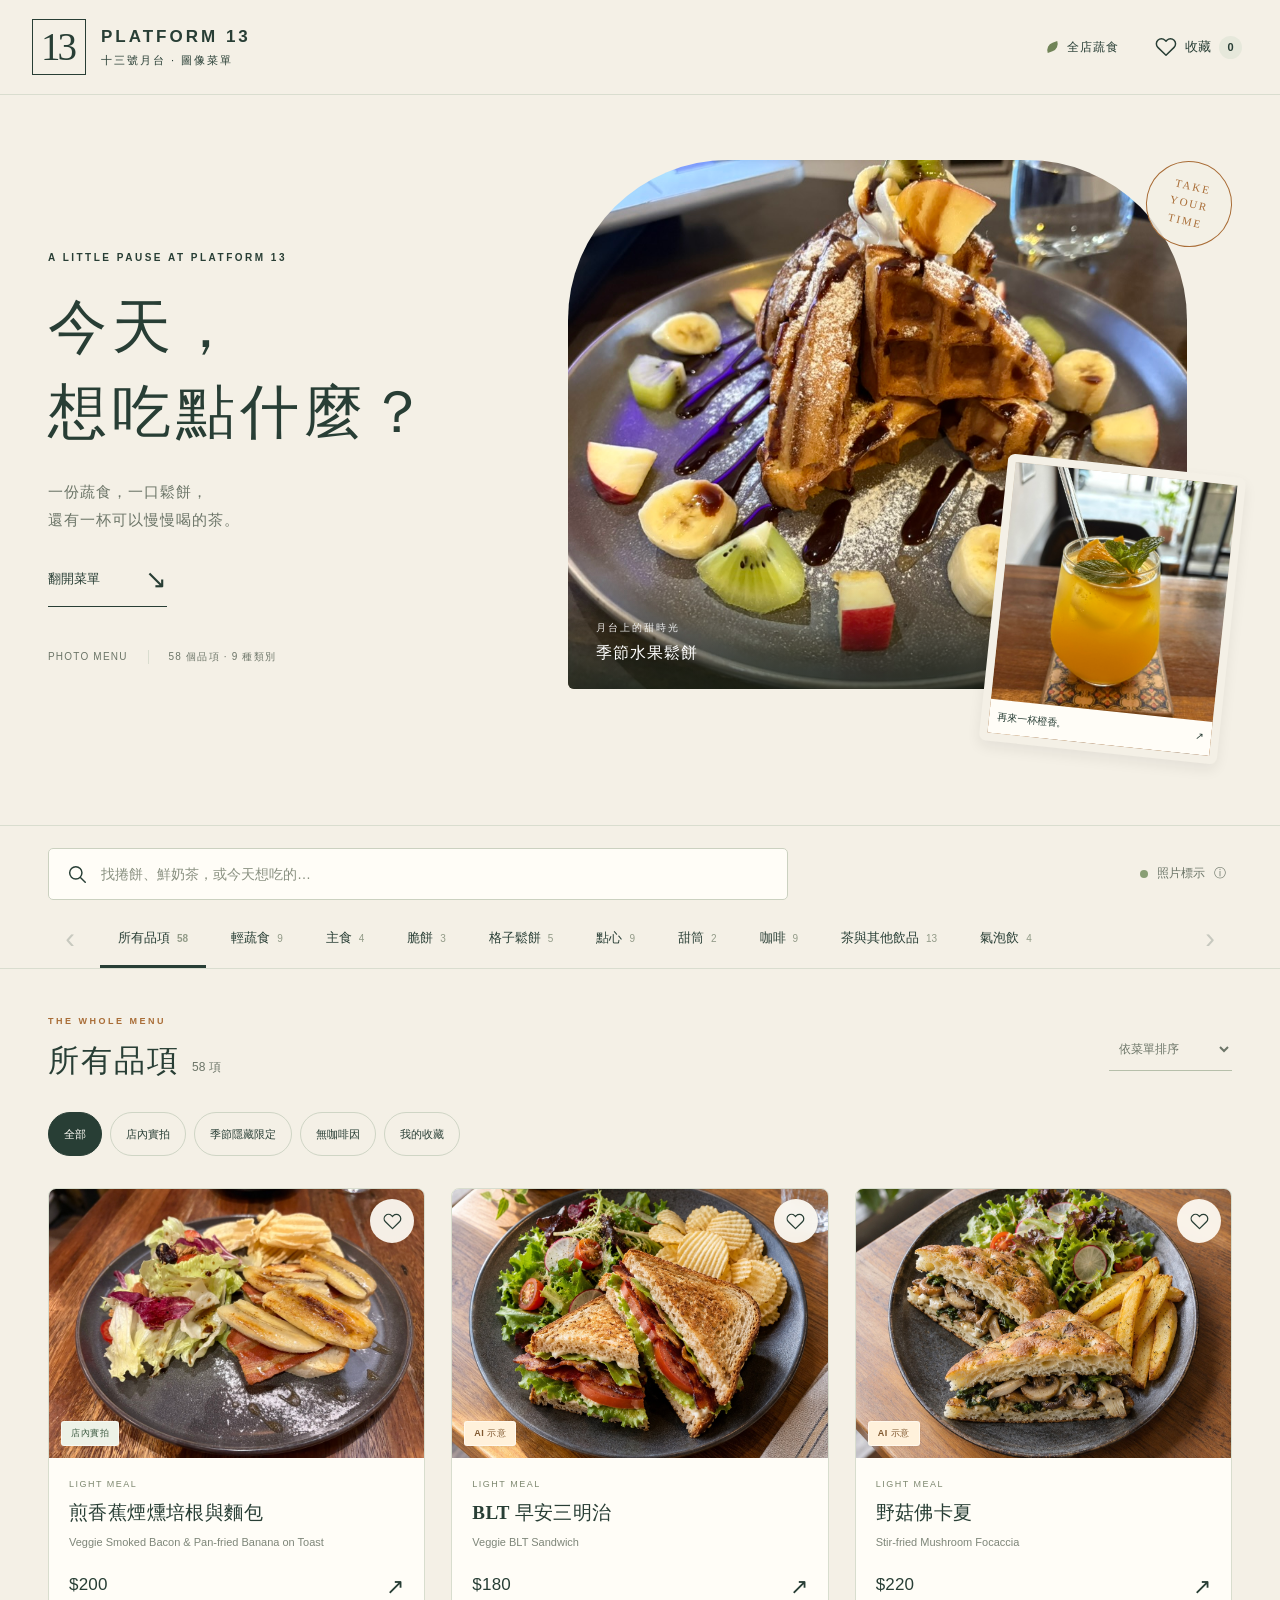
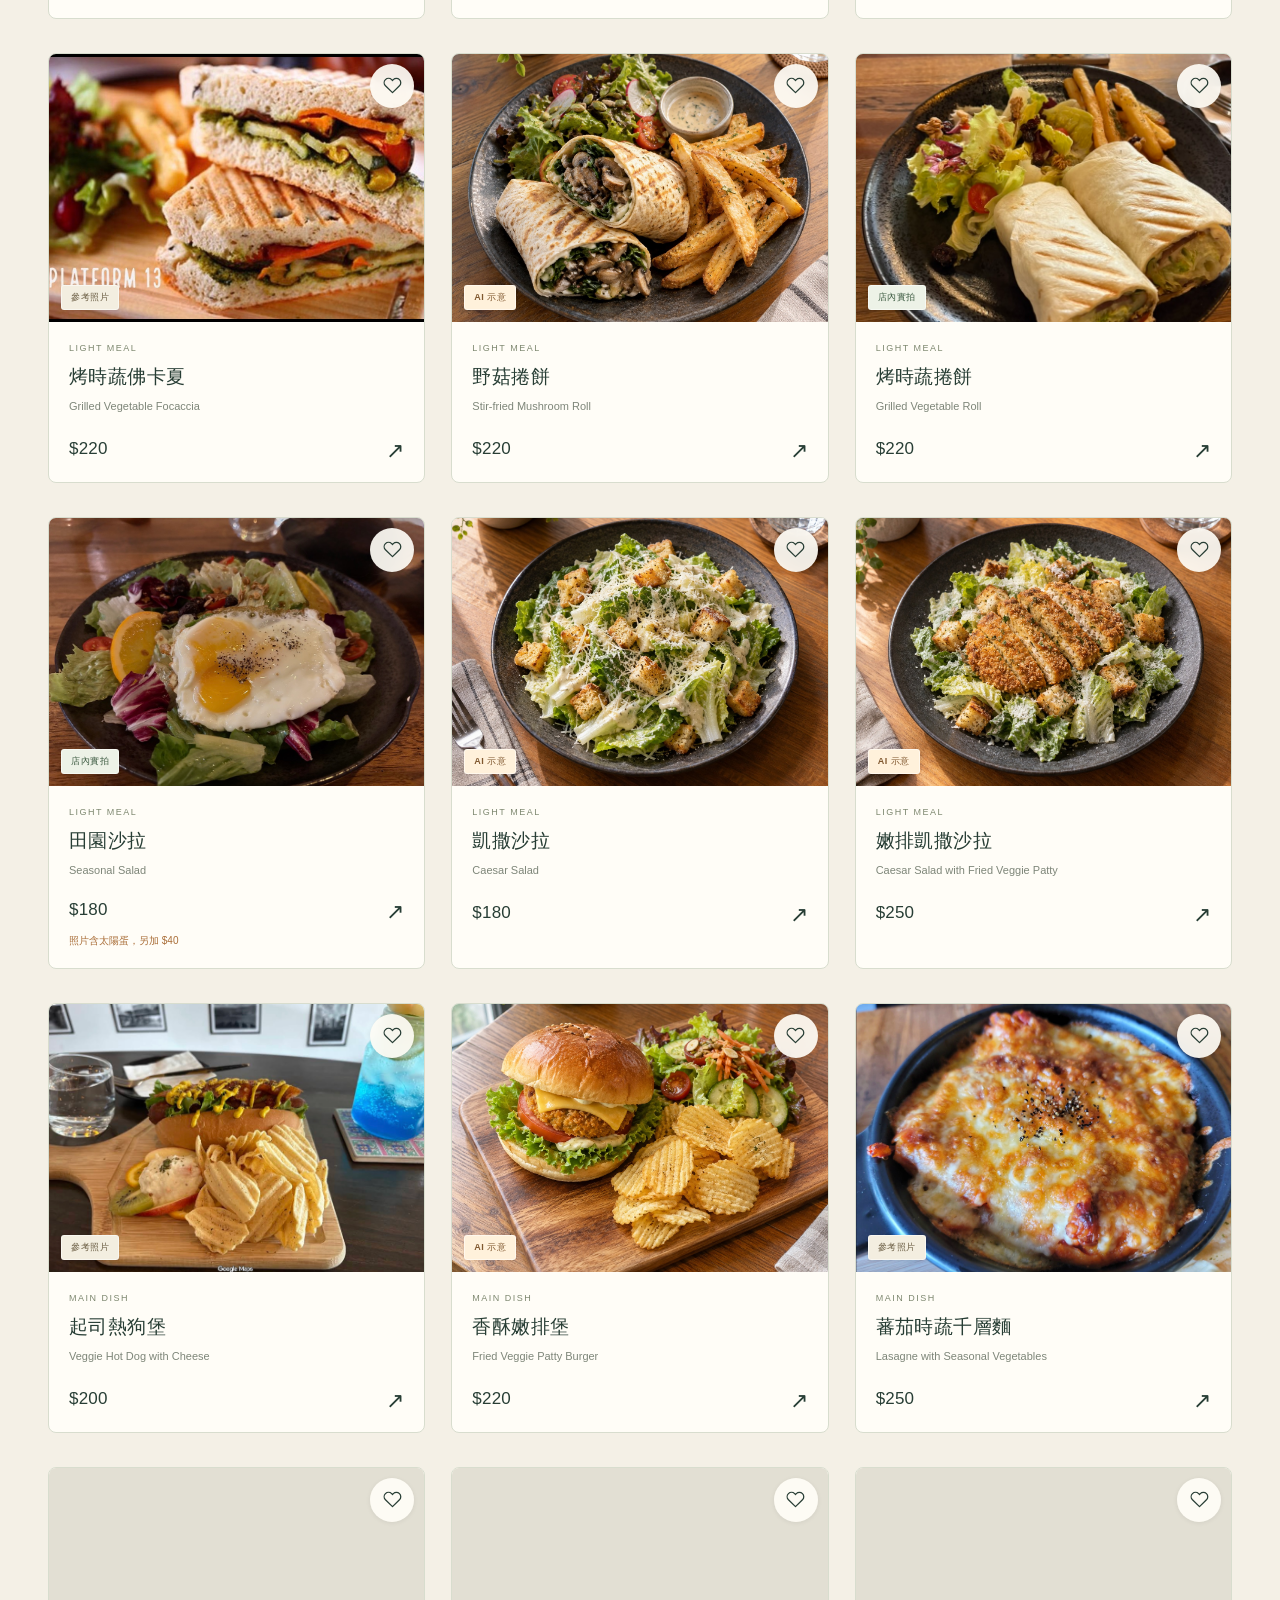
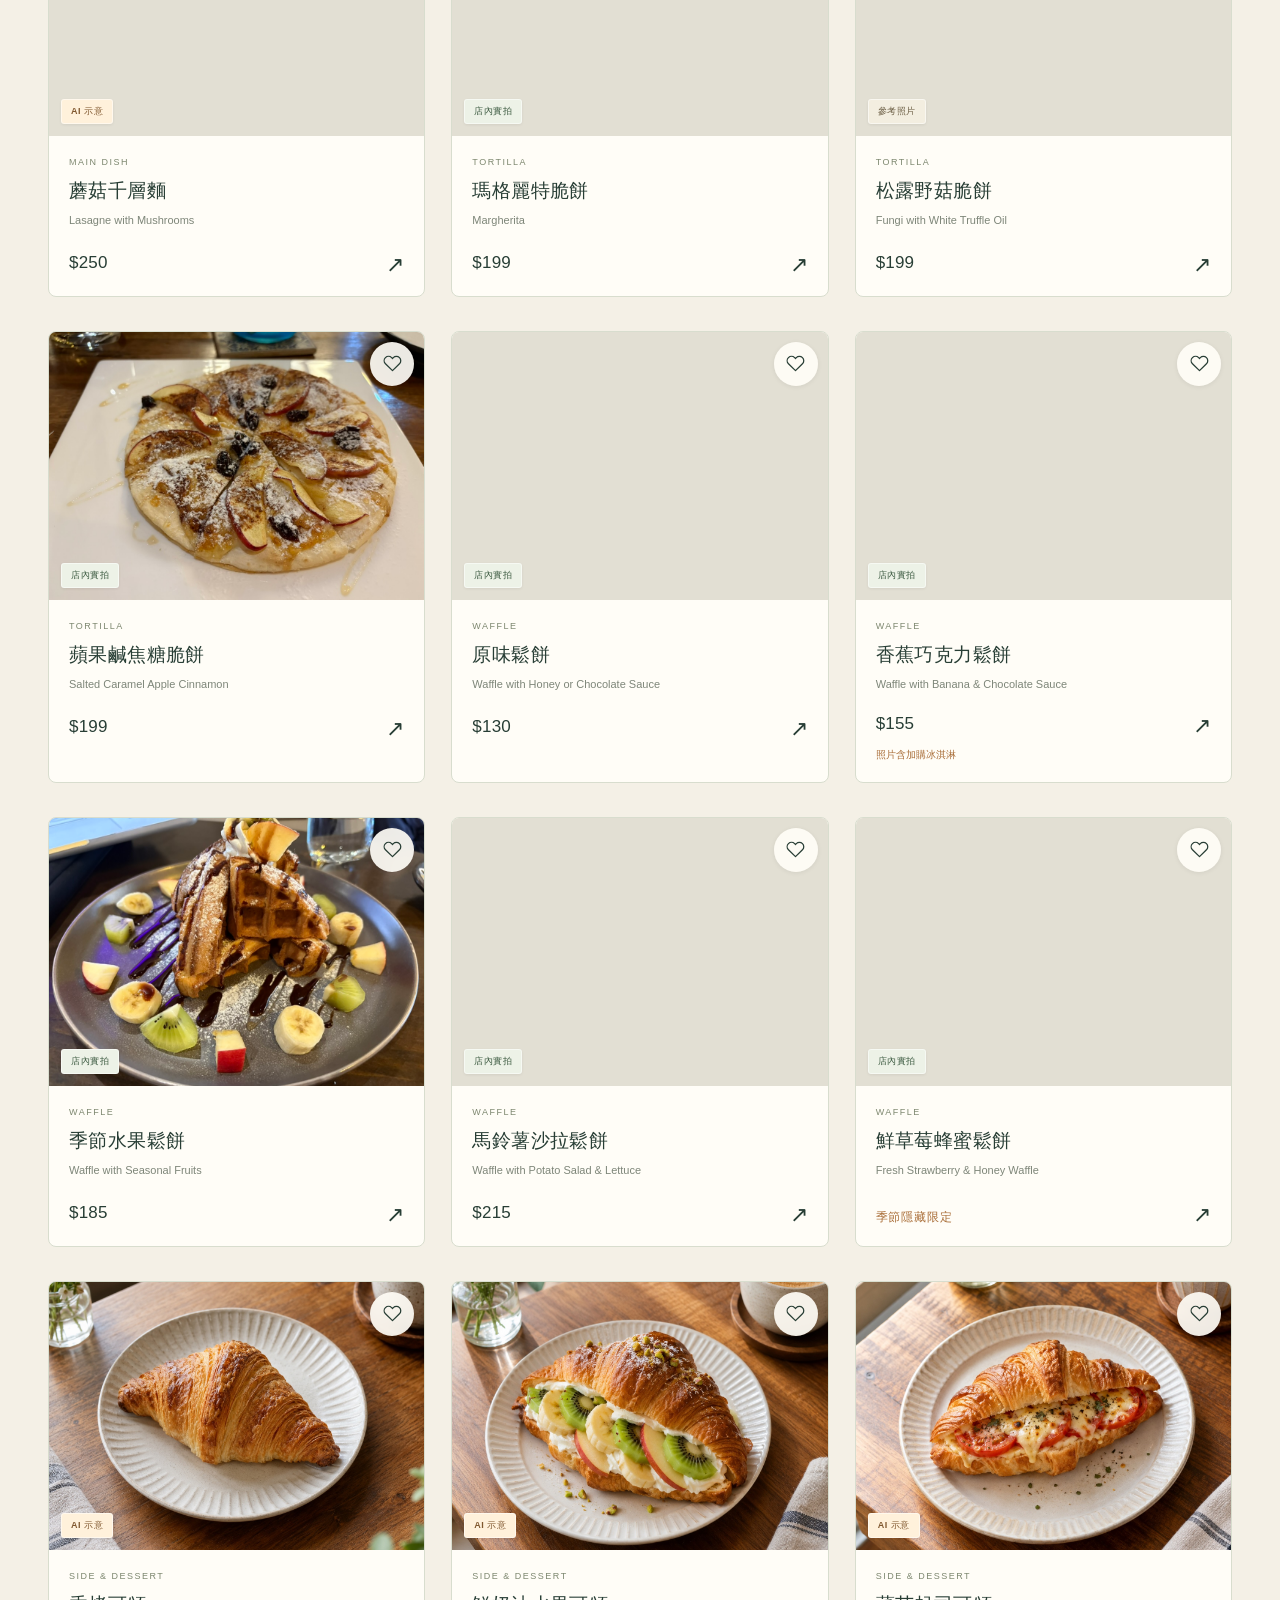
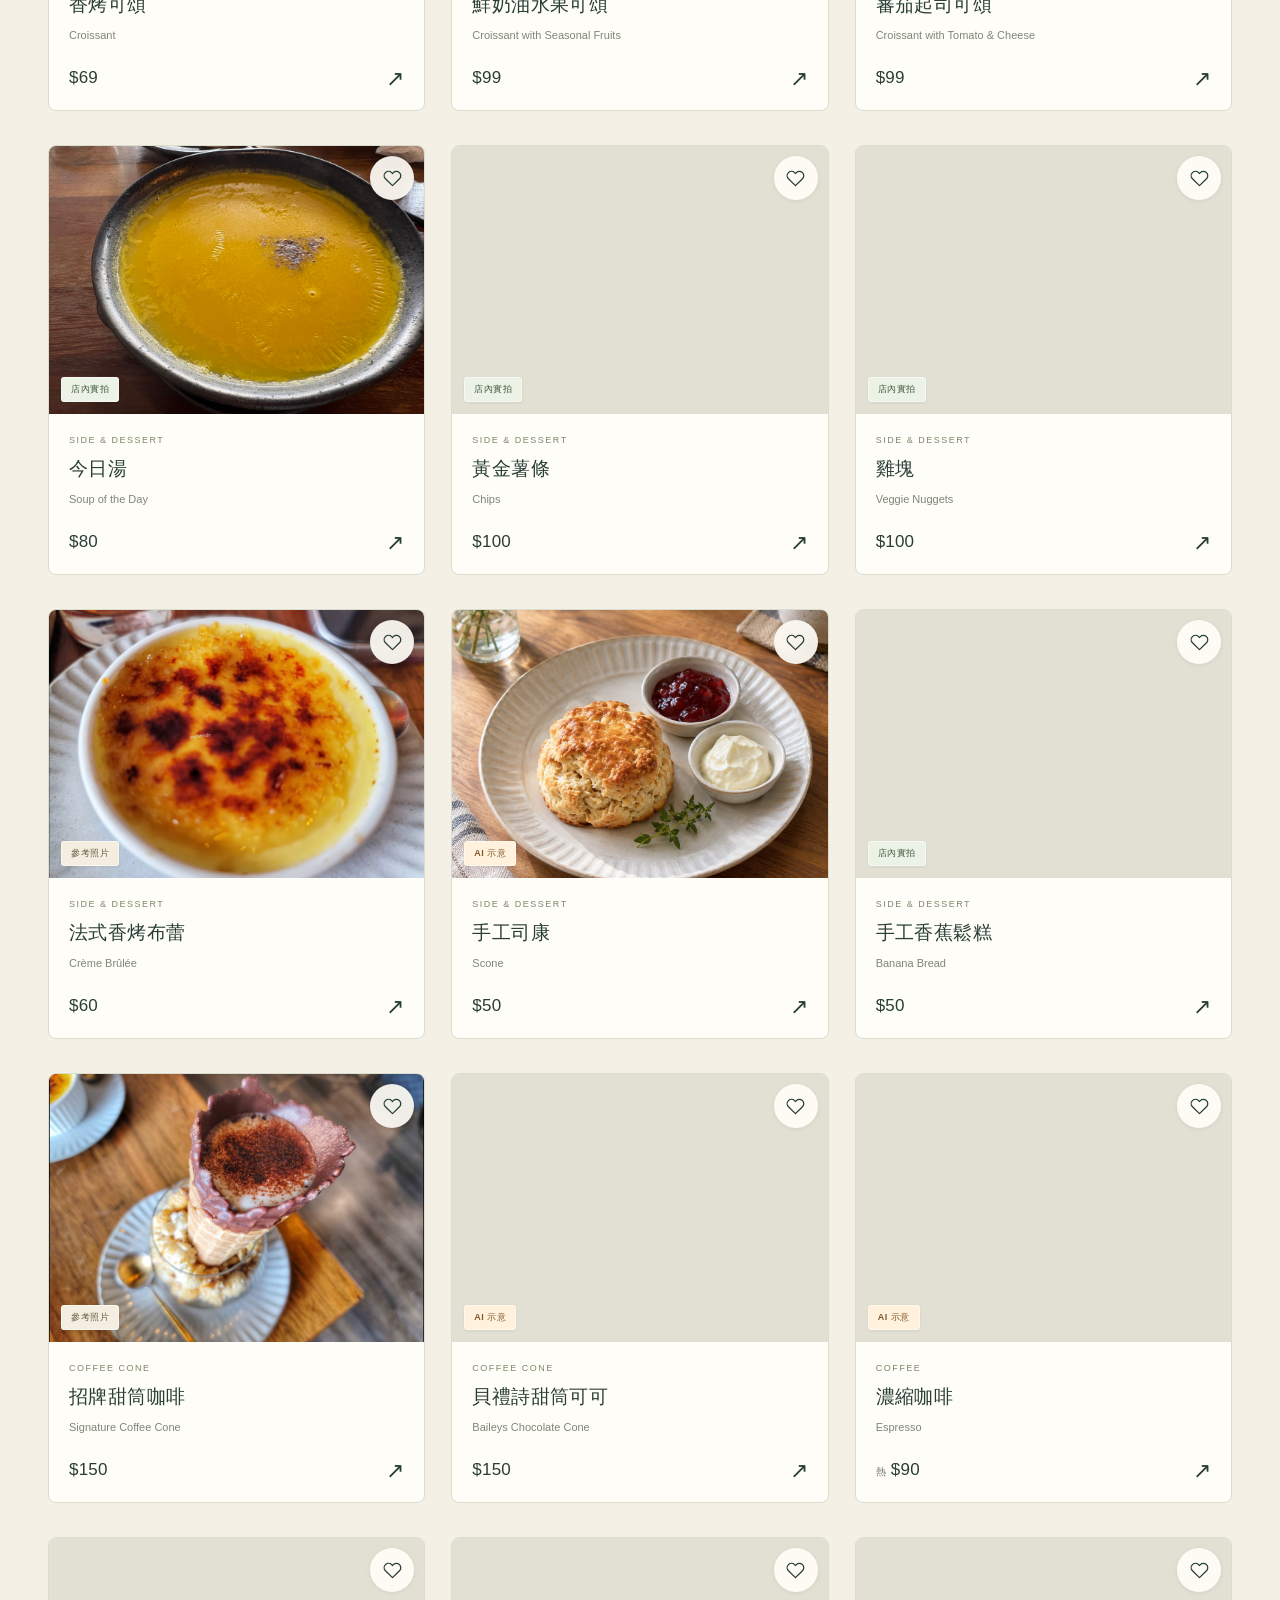
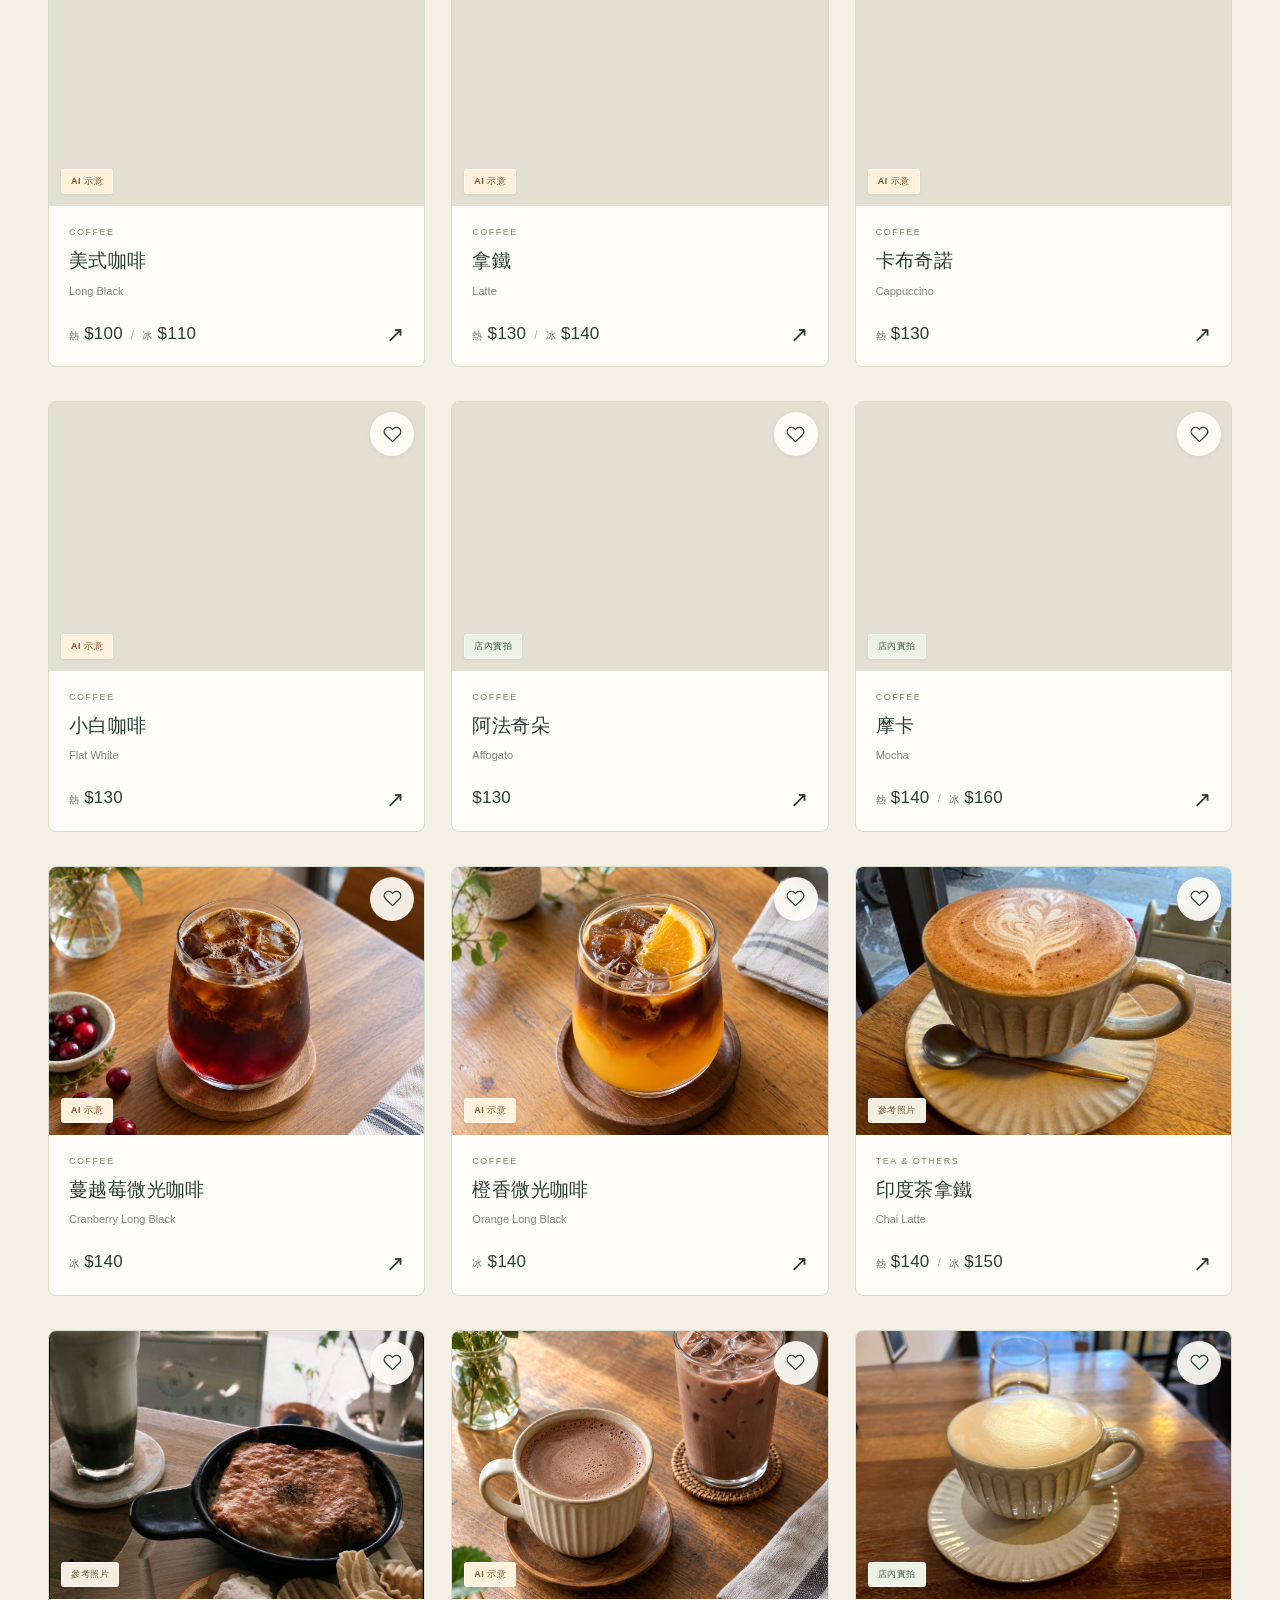
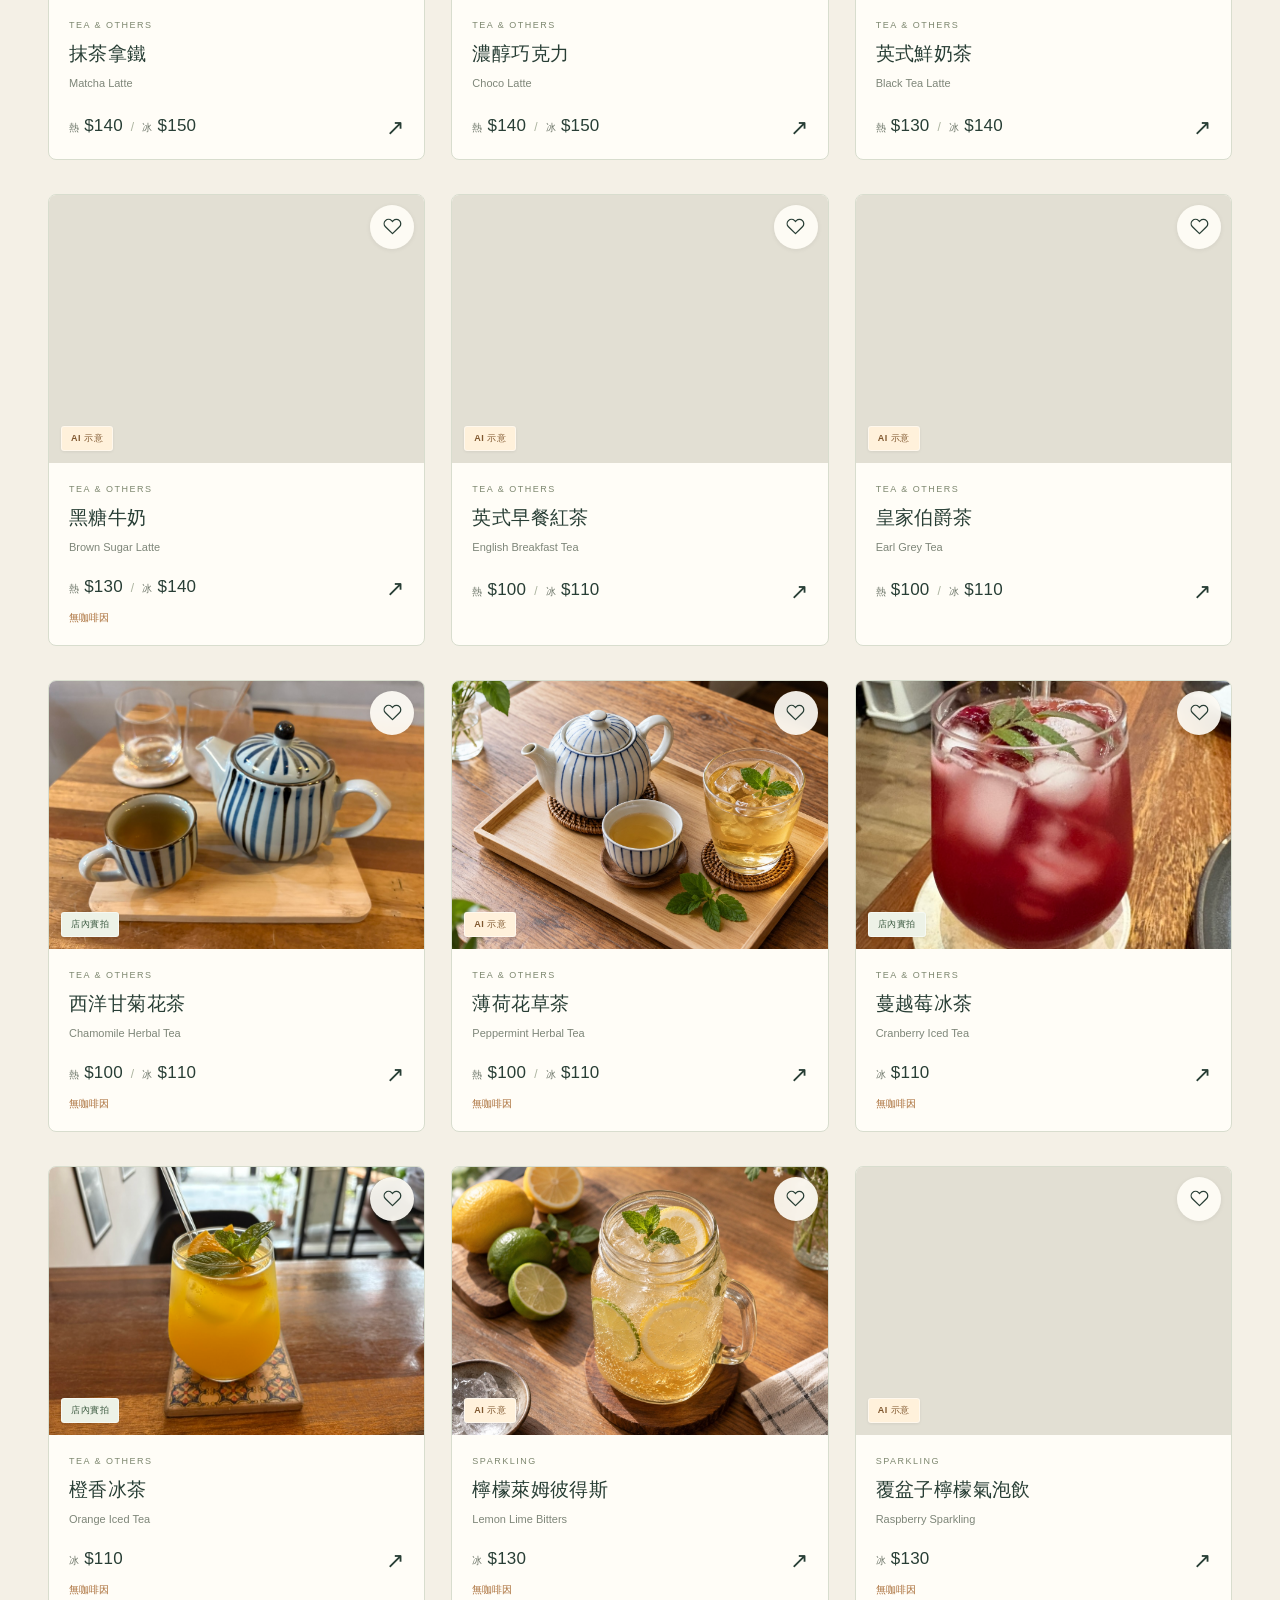
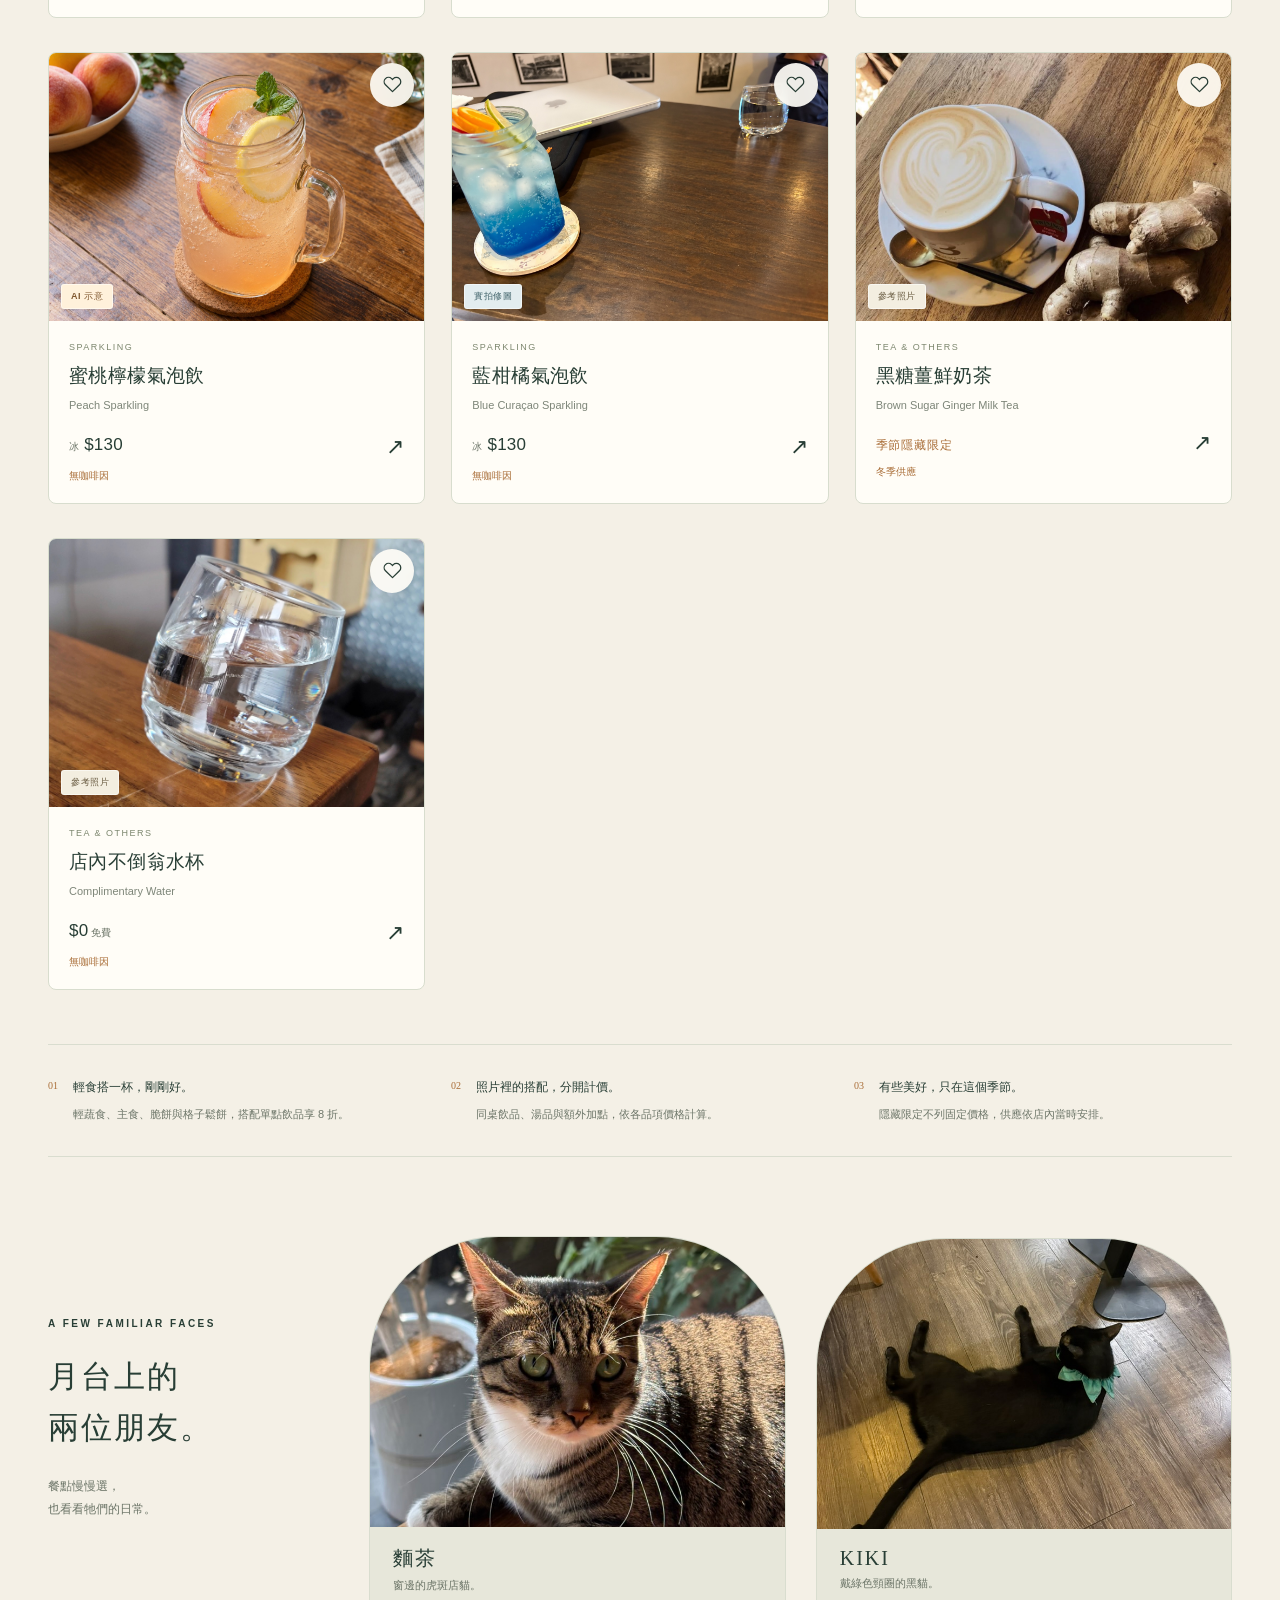
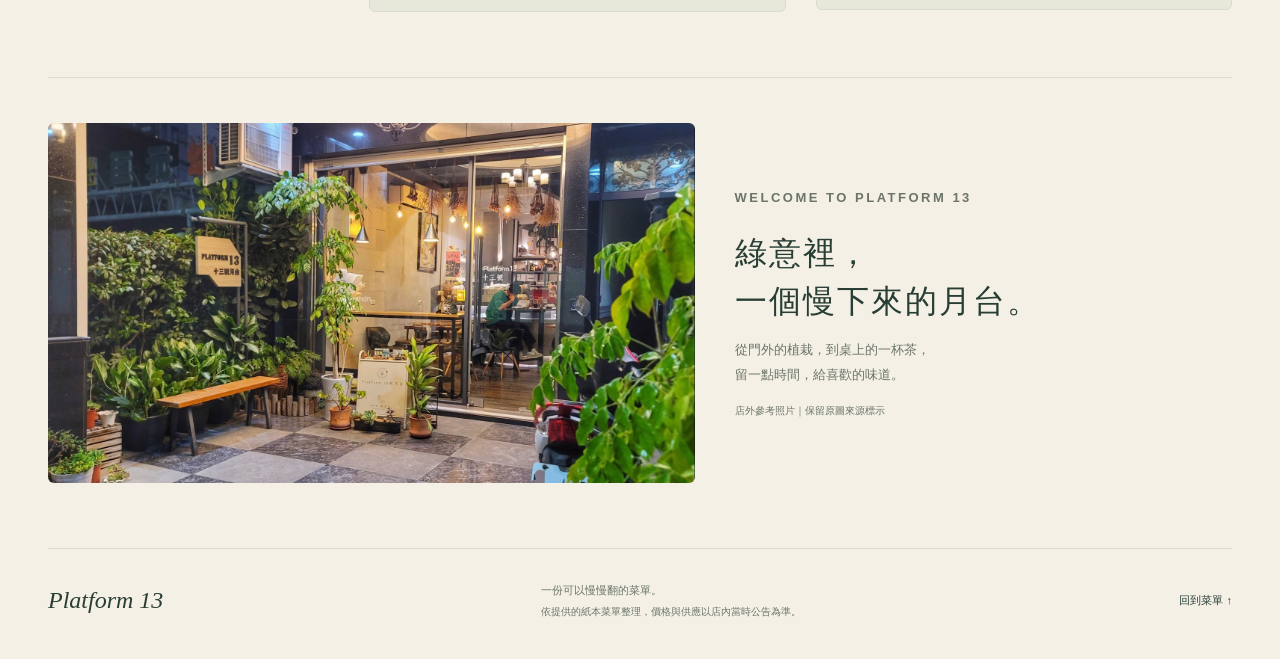
==== commit b3c45ccb: "Remove neighboring food from blue citrus menu photo" ====
--- a/index.html
+++ b/index.html
@@ -35,7 +35,7 @@
  <footer class="site-footer wrap"><a class="footer-brand" href="#">Platform 13</a><p>一份可以慢慢翻的菜單。<br><small>依提供的紙本菜單整理，價格與供應以店內當時公告為準。</small></p><a href="#browse">回到菜單 ↑</a></footer>
  <dialog id="item-dialog" class="item-dialog" aria-labelledby="detail-title"><button class="dialog-close" id="close-item" aria-label="關閉品項">×</button><div class="detail-layout"><div class="detail-visual"><div class="detail-image-wrap"><img id="detail-image" alt="" width="1200" height="1000"><span id="detail-source" class="source-badge"></span><button id="expand-image" class="expand-button" aria-label="放大品項圖片">↗</button></div><div id="gallery-thumbs" class="gallery-thumbs" aria-label="切換品項照片"></div><p id="image-caption" class="image-caption"></p></div><div class="detail-info"><p class="eyebrow" id="detail-category"></p><div id="detail-tags" class="detail-tags"></div><h2 id="detail-title"></h2><p id="detail-en" class="detail-en"></p><p id="detail-description" class="detail-description"></p><form id="item-options"><fieldset id="variant-fieldset"><legend>選擇形式</legend><div id="variant-options" class="variant-options"></div></fieldset><div id="addon-options"></div></form><p id="detail-promo" class="detail-promo" hidden></p><div class="detail-tools"><button id="reset-options">重設選項</button><button id="copy-link">複製品項連結 ↗</button></div></div></div><div class="detail-bottom"><div id="detail-price-wrap"><span id="detail-price-label">品項參考價</span><strong id="detail-price" aria-live="polite"></strong><small id="detail-price-note"></small></div><span id="detail-seasonal-note" hidden>季節隱藏限定 · 依店內供應</span><button id="detail-favorite" class="primary-button" aria-pressed="false">♡ 收藏這道</button></div></dialog>
  <dialog id="image-dialog" class="image-dialog" aria-labelledby="large-image-caption"><button id="close-image" class="dialog-close" aria-label="關閉大圖">×</button><img id="large-image" alt=""><p id="large-image-caption"></p></dialog>
- <dialog id="guide-dialog" class="guide-dialog" aria-labelledby="guide-title"><button id="close-guide" class="dialog-close" aria-label="關閉照片說明">×</button><p class="eyebrow">ABOUT THE PHOTOGRAPHS</p><h2 id="guide-title">每一張圖，都說清楚。</h2><dl><dt><span class="source-badge photo">店內實拍</span></dt><dd>提供的店內餐點照片，部分畫面包含另外加點或同桌品項。</dd><dt><span class="source-badge reference">參考照片</span></dt><dd>提供的截圖或參考照片；原有的品牌與來源標示保留。</dd><dt><span class="source-badge generated">AI 示意</span></dt><dd>尚未有照片的品項，以 AI 生成圖暫作參考。實際份量、外觀與擺盤依店內供應。</dd></dl><p>冷熱合併示意圖可能同時呈現兩種形式，價格仍為單份。季節隱藏限定不列固定價格。</p></dialog>
+ <dialog id="guide-dialog" class="guide-dialog" aria-labelledby="guide-title"><button id="close-guide" class="dialog-close" aria-label="關閉照片說明">×</button><p class="eyebrow">ABOUT THE PHOTOGRAPHS</p><h2 id="guide-title">每一張圖，都說清楚。</h2><dl><dt><span class="source-badge photo">店內實拍</span></dt><dd>提供的店內餐點照片，部分畫面包含另外加點或同桌品項。</dd><dt><span class="source-badge reference">參考照片</span></dt><dd>提供的截圖或參考照片；原有的品牌與來源標示保留。</dd><dt><span class="source-badge edited">實拍修圖</span></dt><dd>以店內實拍為底，使用 AI 移除同桌餐點；圖片下方註明修改內容。</dd><dt><span class="source-badge generated">AI 示意</span></dt><dd>尚未有照片的品項，以 AI 生成圖暫作參考。實際份量、外觀與擺盤依店內供應。</dd></dl><p>冷熱合併示意圖可能同時呈現兩種形式，價格仍為單份。季節隱藏限定不列固定價格。</p></dialog>
  <div id="toast" class="toast" role="status" aria-live="polite"></div>
 </body>
 </html>
--- a/style.css
+++ b/style.css
@@ -5,6 +5,6 @@
 @media(max-width:1000px){.wrap{width:calc(100% - 56px)}.header-inner{width:calc(100% - 48px)}.hero{gap:20px;min-height:530px;padding-top:48px;padding-bottom:50px}.hero h1{font-size:46px}.hero-photos{padding-right:24px}.hero-small{width:40%}.hero-stamp{right:0;width:72px;height:72px;font-size:9px}.hero-note{gap:12px;font-size:9px}.hero-note span+span{padding-left:12px}.menu-grid{gap:25px 18px}.card-body{padding:17px 15px;min-height:160px}.card-body h3{font-size:17px}.card-en{font-size:10px}.card-prices{font-size:15px}.card-prices .price-separator{margin:0 4px}.category-scroller button{padding-inline:13px}.menu-notes{gap:15px}.menu-notes>div{gap:10px}.cats-section{gap:22px}.cat-card img{height:255px}.cats-intro h2{font-size:26px}.detail-info{padding:48px 25px 25px}.detail-visual{padding:20px}.detail-info h2{font-size:25px}}
 @media(max-width:700px){.wrap{width:calc(100% - 36px)}.header-inner{width:calc(100% - 32px);min-height:77px}.brand{gap:10px}.brand-number{font-size:31px;width:43px;line-height:43px}.brand-copy{font-size:13px;letter-spacing:2px}.brand-copy small{font-size:9px;letter-spacing:.8px}.header-actions{gap:12px}.vegetarian{font-size:10px;letter-spacing:0;gap:4px}.vegetarian i{width:10px;height:7px}.saved-link{gap:4px;padding:0}.saved-link span{display:none}.saved-link b{width:19px;height:19px;font-size:9px}.saved-link svg{width:20px}.hero{padding-top:36px;padding-bottom:35px;grid-template-columns:1fr 1.05fr;gap:12px;min-height:0;align-items:start}.hero .eyebrow{font-size:7px;letter-spacing:1.2px;line-height:1.8;max-width:130px;margin-bottom:13px}.hero h1{font-size:32px;line-height:1.5;letter-spacing:2px;margin-bottom:16px}.hero-description{font-size:11px;line-height:1.9;letter-spacing:.3px;margin-bottom:12px}.browse-link{font-size:11px;gap:23px;padding-bottom:4px;min-height:35px}.browse-link span{font-size:21px}.hero-note{font-size:8px;line-height:1.8;gap:6px;margin-top:18px;flex-wrap:wrap}.hero-note span+span{padding-left:6px}.hero-photos{padding:15px 14px 35px 0;margin-top:11px}.hero-main{border-radius:90px 90px 4px 4px;aspect-ratio:.69}.hero-photo-caption{padding:40px 11px 15px;font-size:11px;letter-spacing:0}.hero-photo-caption small{font-size:8px;letter-spacing:.5px;margin-bottom:6px}.hero-photo-caption b{display:none}.hero-small{width:47%;border:4px solid var(--paper);bottom:0;right:0;aspect-ratio:.75}.hero-small span{padding:6px 4px;font-size:7px}.hero-stamp{width:49px;height:49px;font-size:6px;line-height:1.5;letter-spacing:.9px;right:-2px;top:-2px}.search-row{padding:14px 0 6px;gap:9px}#search-form{min-height:46px;padding:0 10px;gap:8px}#search-form svg{width:18px;flex:none}#search-form input{font-size:12px;padding:12px 0}#clear-search{min-width:25px}.photo-guide{font-size:0;gap:0;padding:0;width:33px;min-height:44px;justify-content:center}.photo-guide .source-dot{display:none}.photo-guide>span:last-child{font-size:20px}.category-row{gap:0;margin-inline:-5px}.category-arrow{min-width:26px;font-size:25px;padding:0}.category-scroller{gap:0}.category-scroller button{font-size:12px;padding:12px 13px 11px;min-height:49px}.category-scroller button span{font-size:9px;margin-left:5px}.results-wrap{padding-top:30px}.results-heading .eyebrow{font-size:8px;letter-spacing:1.8px;margin-bottom:7px}.results-heading h2{font-size:25px;letter-spacing:1px}.results-heading h2 span{font-size:10px;margin-left:6px}.sort-control select{font-size:10px;padding-right:12px;max-width:132px}.filter-row{margin:19px 0 19px;gap:7px}.filter-row button{font-size:10px;padding:8px 12px;min-height:36px}.menu-grid{grid-template-columns:repeat(2,minmax(0,1fr));gap:17px 12px}.menu-card{border-radius:6px}.card-photo{aspect-ratio:1.06}.card-photo .source-badge{bottom:8px;left:7px;font-size:8px;padding:5px 6px;letter-spacing:0}.card-save{width:33px;height:33px;top:7px;right:7px}.card-save svg{width:17px}.card-body{padding:14px 11px 15px;min-height:162px}.card-category{font-size:7px;letter-spacing:1px;margin-bottom:6px}.card-body h3{font-size:16px;letter-spacing:0;line-height:1.5;margin-bottom:6px}.card-en{font-size:9px;line-height:1.5;margin-bottom:12px}.card-prices{font-size:15px}.card-prices small{font-size:8px;margin-right:2px}.card-prices .price-separator{margin:0 4px;font-size:9px}.card-arrow{font-size:17px}.card-prices.seasonal-price{font-size:10px;letter-spacing:0}.card-special{font-size:9px;margin-top:7px}.menu-notes{grid-template-columns:1fr;gap:22px;margin:36px 0;padding:26px 0}.menu-notes>div{gap:15px}.menu-notes p{font-size:11px}.menu-notes b{margin-bottom:3px}.cats-section{grid-template-columns:1fr 1fr;gap:15px;padding-top:6px;padding-bottom:40px}.cats-intro{grid-column:1/-1;display:grid;grid-template-columns:1fr 1fr;gap:0 12px}.cats-intro .eyebrow{grid-column:1/-1;font-size:8px;letter-spacing:1.8px;margin-bottom:12px}.cats-intro h2{font-size:25px}.cats-intro h2 br{display:none}.cats-intro>p:last-child{margin:3px 0;font-size:11px;align-self:center;justify-self:end}.cat-card img{height:210px}.cat-card>div{padding:14px 15px}.cat-card h3{font-size:18px}.cat-card p{font-size:10px;line-height:1.7}.venue-section{grid-template-columns:1fr;gap:24px;padding-top:30px;padding-bottom:40px}.venue-section h2{font-size:27px}.venue-section>div>.eyebrow{font-size:8px;margin-bottom:10px}.venue-section p{font-size:12px}.venue-section img{max-height:280px}.site-footer{display:grid;grid-template-columns:1fr auto;gap:16px;padding:25px 0}.site-footer p{grid-column:1/-1;grid-row:2;font-size:10px}.footer-brand{font-size:22px}.site-footer>a:last-child{font-size:10px}.item-dialog{width:calc(100% - 20px);max-height:calc(100dvh - 24px);border-radius:9px}.detail-layout{display:block}.detail-visual{padding:16px;border-radius:9px 9px 0 0}.detail-image-wrap{aspect-ratio:1.22}.detail-image-wrap>img{max-height:360px}.detail-info{padding:26px 22px 20px}.detail-info h2{font-size:26px}.detail-en{font-size:11px}.detail-description{font-size:12px}.detail-bottom{padding:14px 18px;gap:10px}.detail-bottom strong{font-size:24px}.detail-bottom>.primary-button{font-size:12px;padding:12px 15px}.detail-bottom #detail-seasonal-note{font-size:10px}.detail-bottom small{font-size:9px;max-width:200px}.gallery-thumbs{padding-top:10px}.gallery-thumbs button{min-width:58px;min-height:58px}.gallery-thumbs img{width:50px;height:48px}.image-caption{font-size:10px}.guide-dialog{padding:27px}.guide-dialog .dialog-close{margin:-16px -16px 0 0}.guide-dialog h2{font-size:23px}.guide-dialog dl{grid-template-columns:80px 1fr;gap:18px 10px}.guide-dialog dd{font-size:11px}.toast{bottom:16px;font-size:11px;white-space:nowrap}.image-dialog{width:calc(100% - 16px);max-height:calc(100dvh - 20px)}.image-dialog>p{font-size:10px;padding:13px 17px}}
 @media(max-width:359px){.wrap{width:calc(100% - 28px)}.header-inner{width:calc(100% - 24px)}.vegetarian{display:none}.hero h1{font-size:28px}.hero-description{font-size:10px}.hero-note span+span{border:0;padding-left:0}.card-body{padding-inline:9px}.card-body h3{font-size:14px}.card-prices{font-size:14px}.card-prices small{font-size:7px}.card-prices .price-separator{margin:0 3px}.card-arrow{display:none}.card-photo .source-badge{font-size:7px}.cat-card img{height:180px}.sort-control select{max-width:115px}.results-heading h2{font-size:23px}}
-.card-save{width:44px;height:44px}.category-arrow{min-width:44px}.filter-row button,.option-pill{min-height:44px}.option-row b{font-weight:550}
+.source-badge.edited{background:#e3edef;color:#41636a}.card-save{width:44px;height:44px}.category-arrow{min-width:44px}.filter-row button,.option-pill{min-height:44px}.option-row b{font-weight:550}
 @media(max-width:700px){.hero h1{font-size:clamp(22px,6.4vw,30px);letter-spacing:.7px}.card-save{width:40px;height:40px}.card-save::after{content:"";position:absolute;inset:-2px}.category-arrow{min-width:30px}.filter-row button{min-height:40px}}
 @media(prefers-reduced-motion:reduce){:root{scroll-behavior:auto}*,*::before,*::after{scroll-behavior:auto!important;transition:none!important;animation:none!important}}
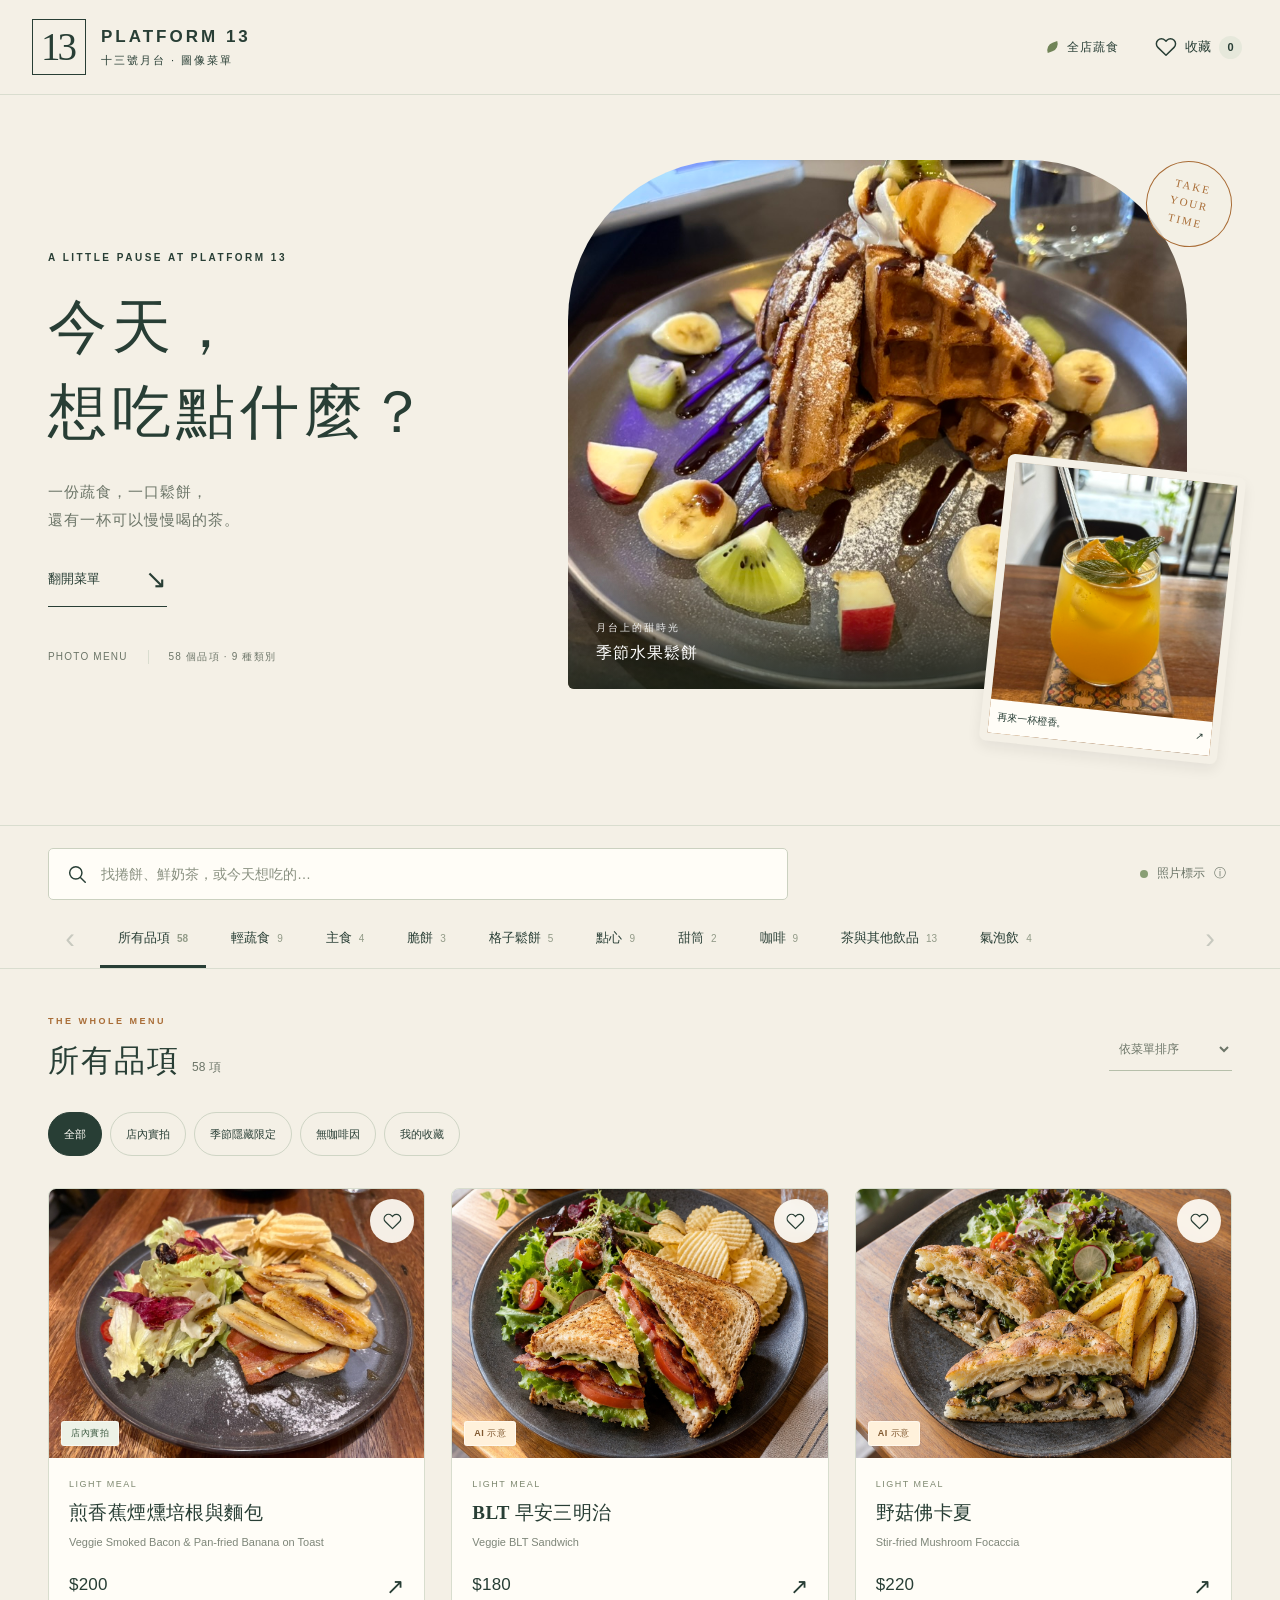
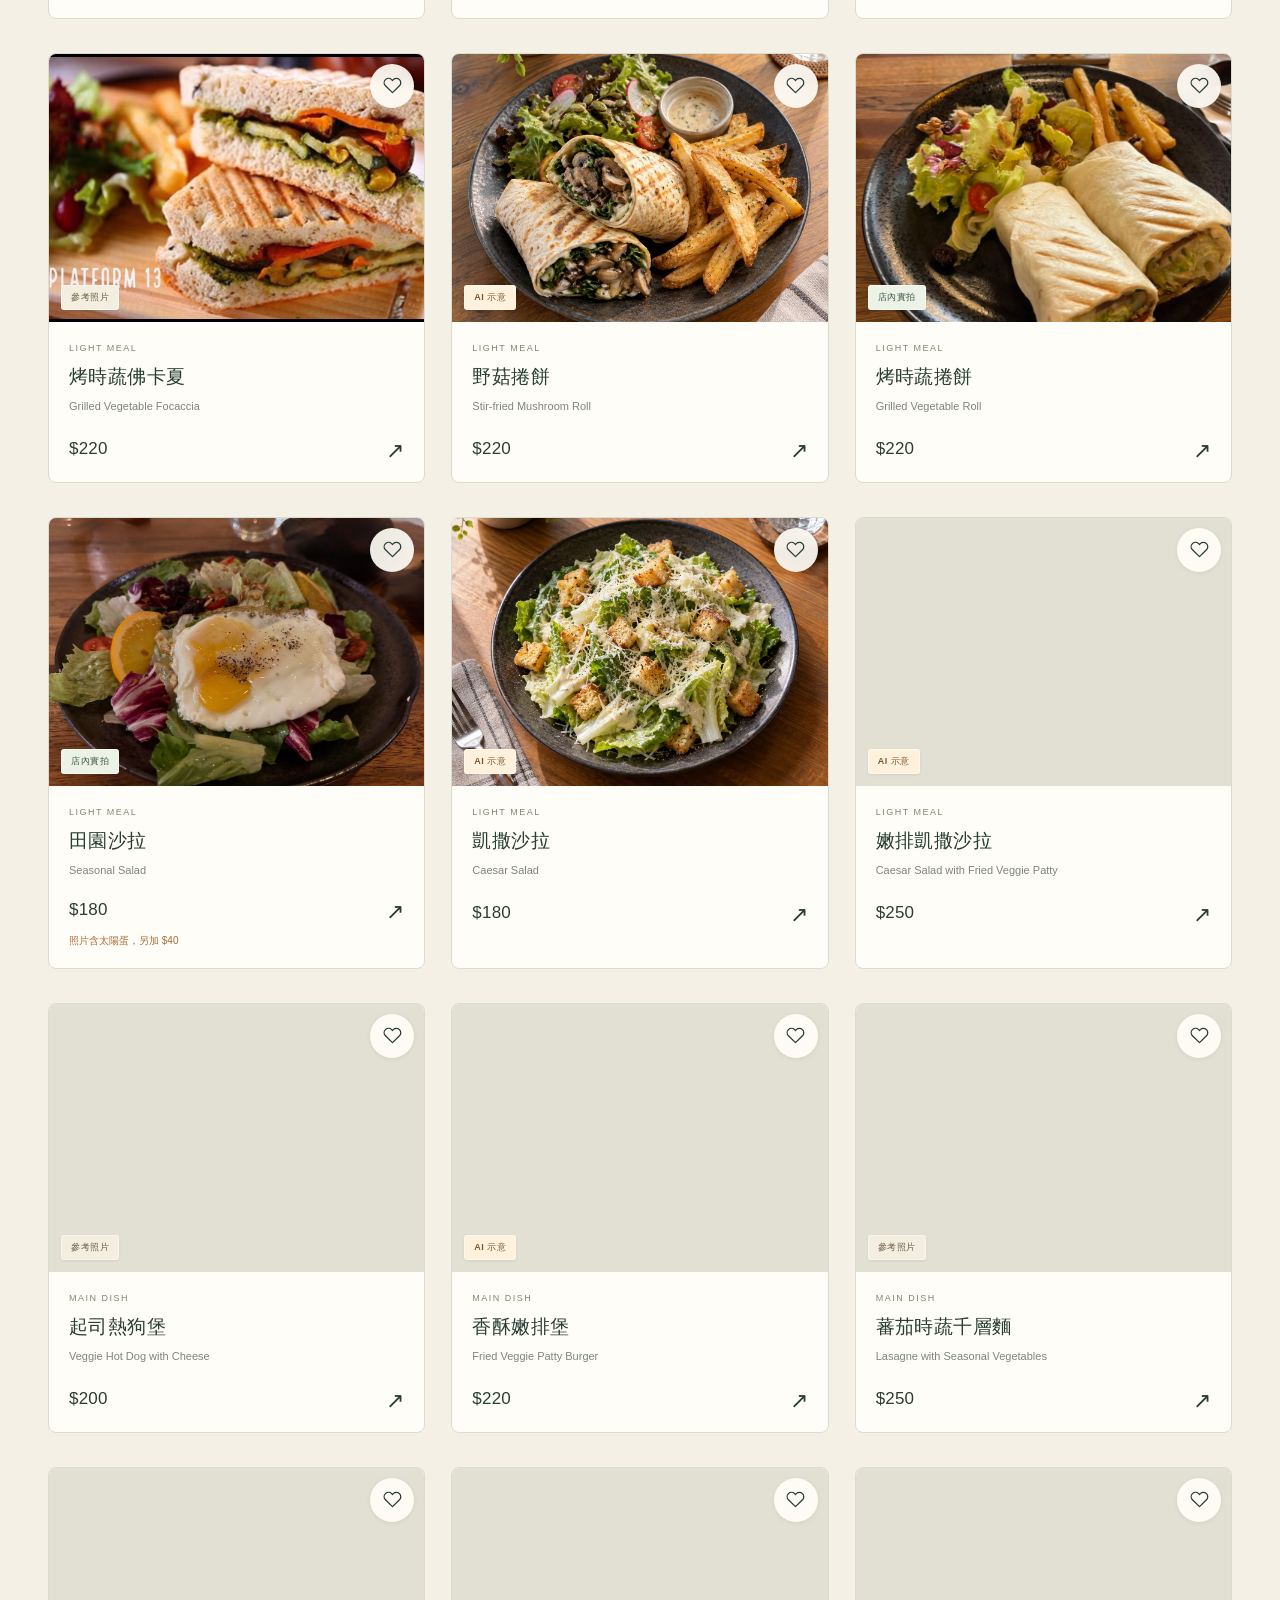
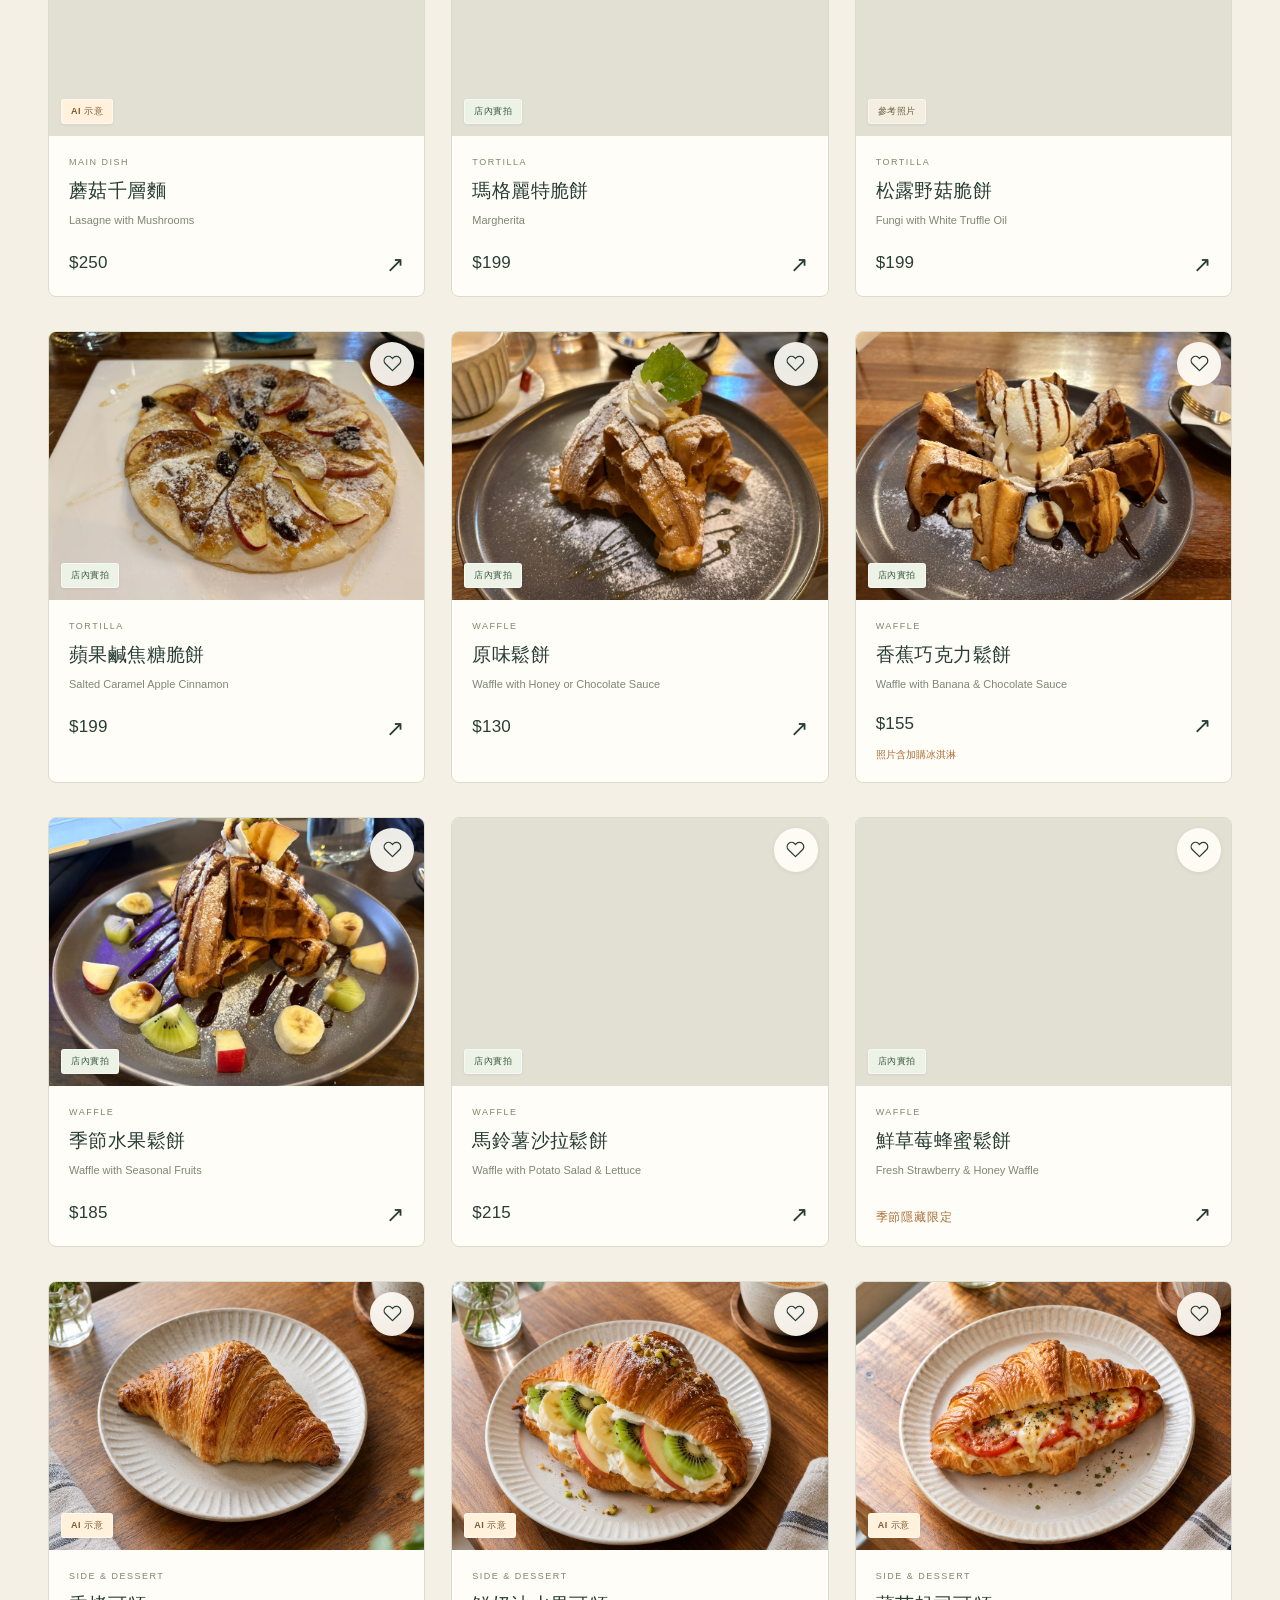
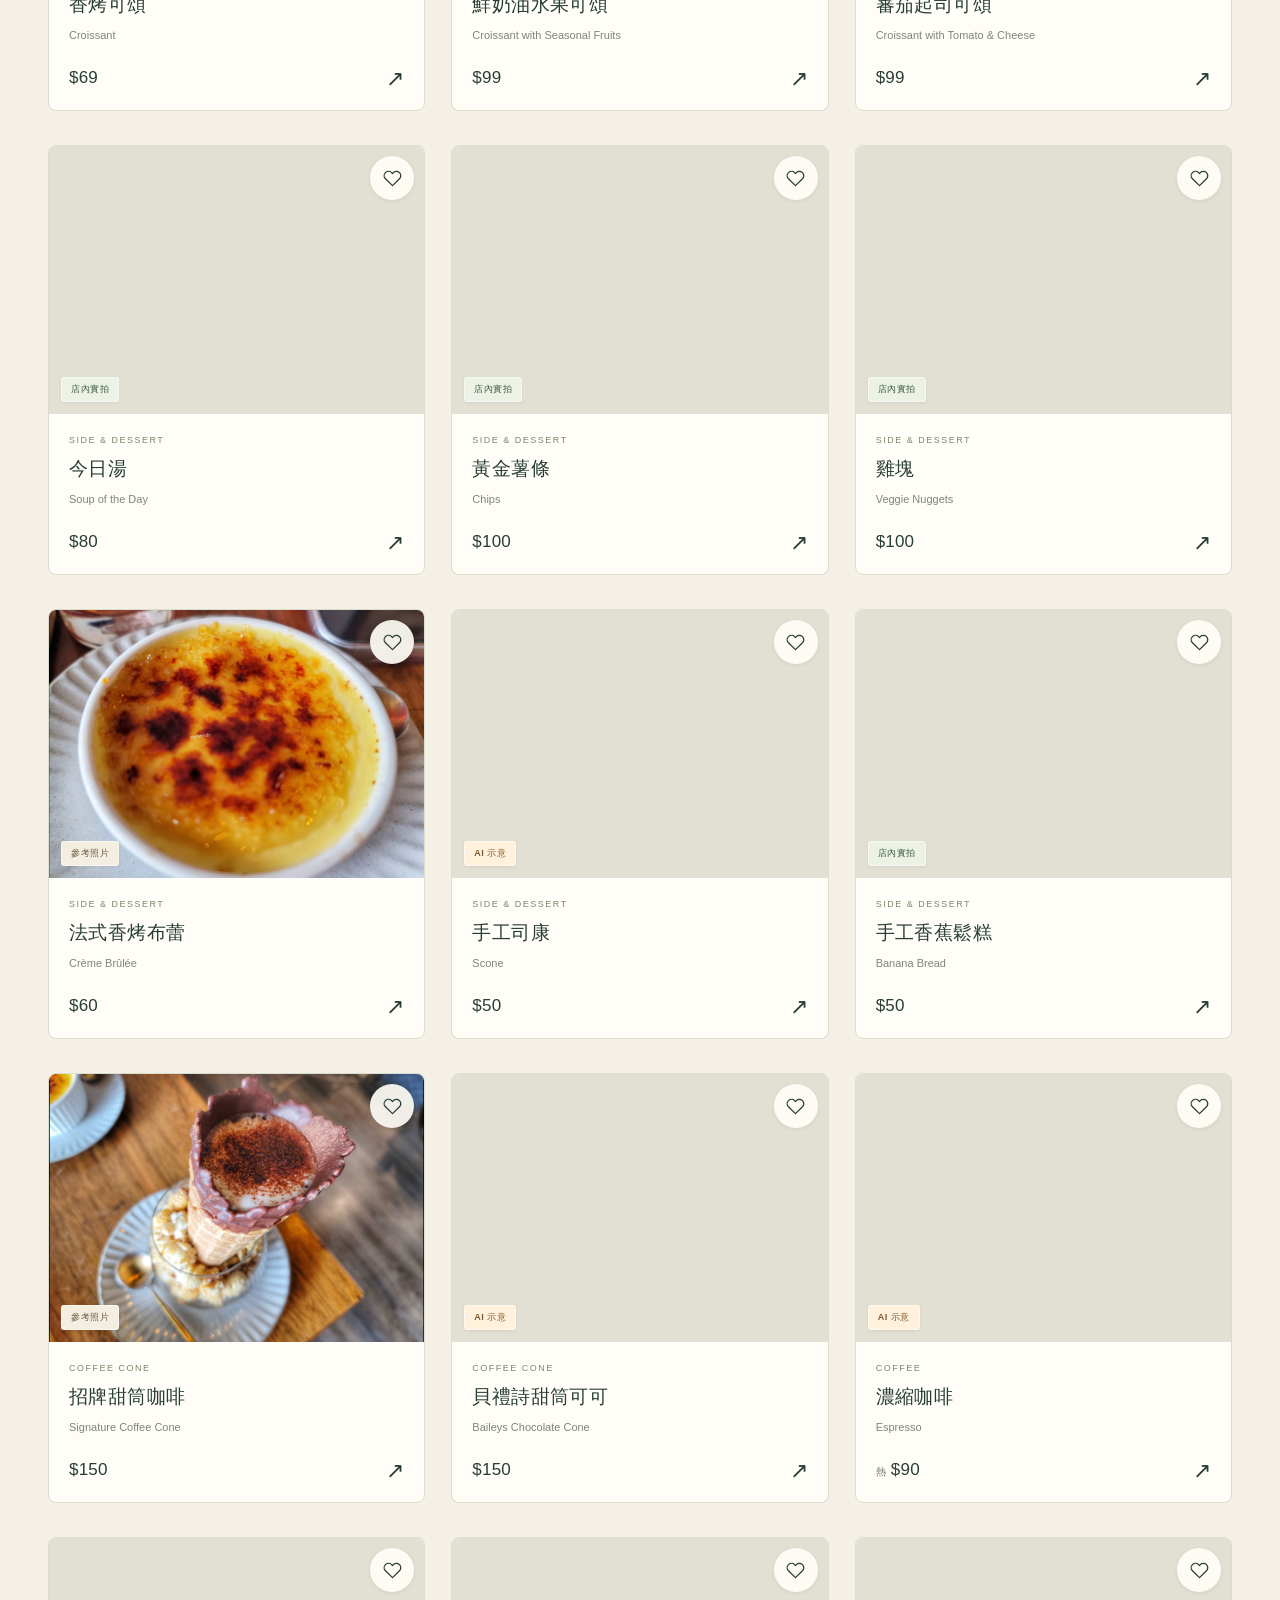
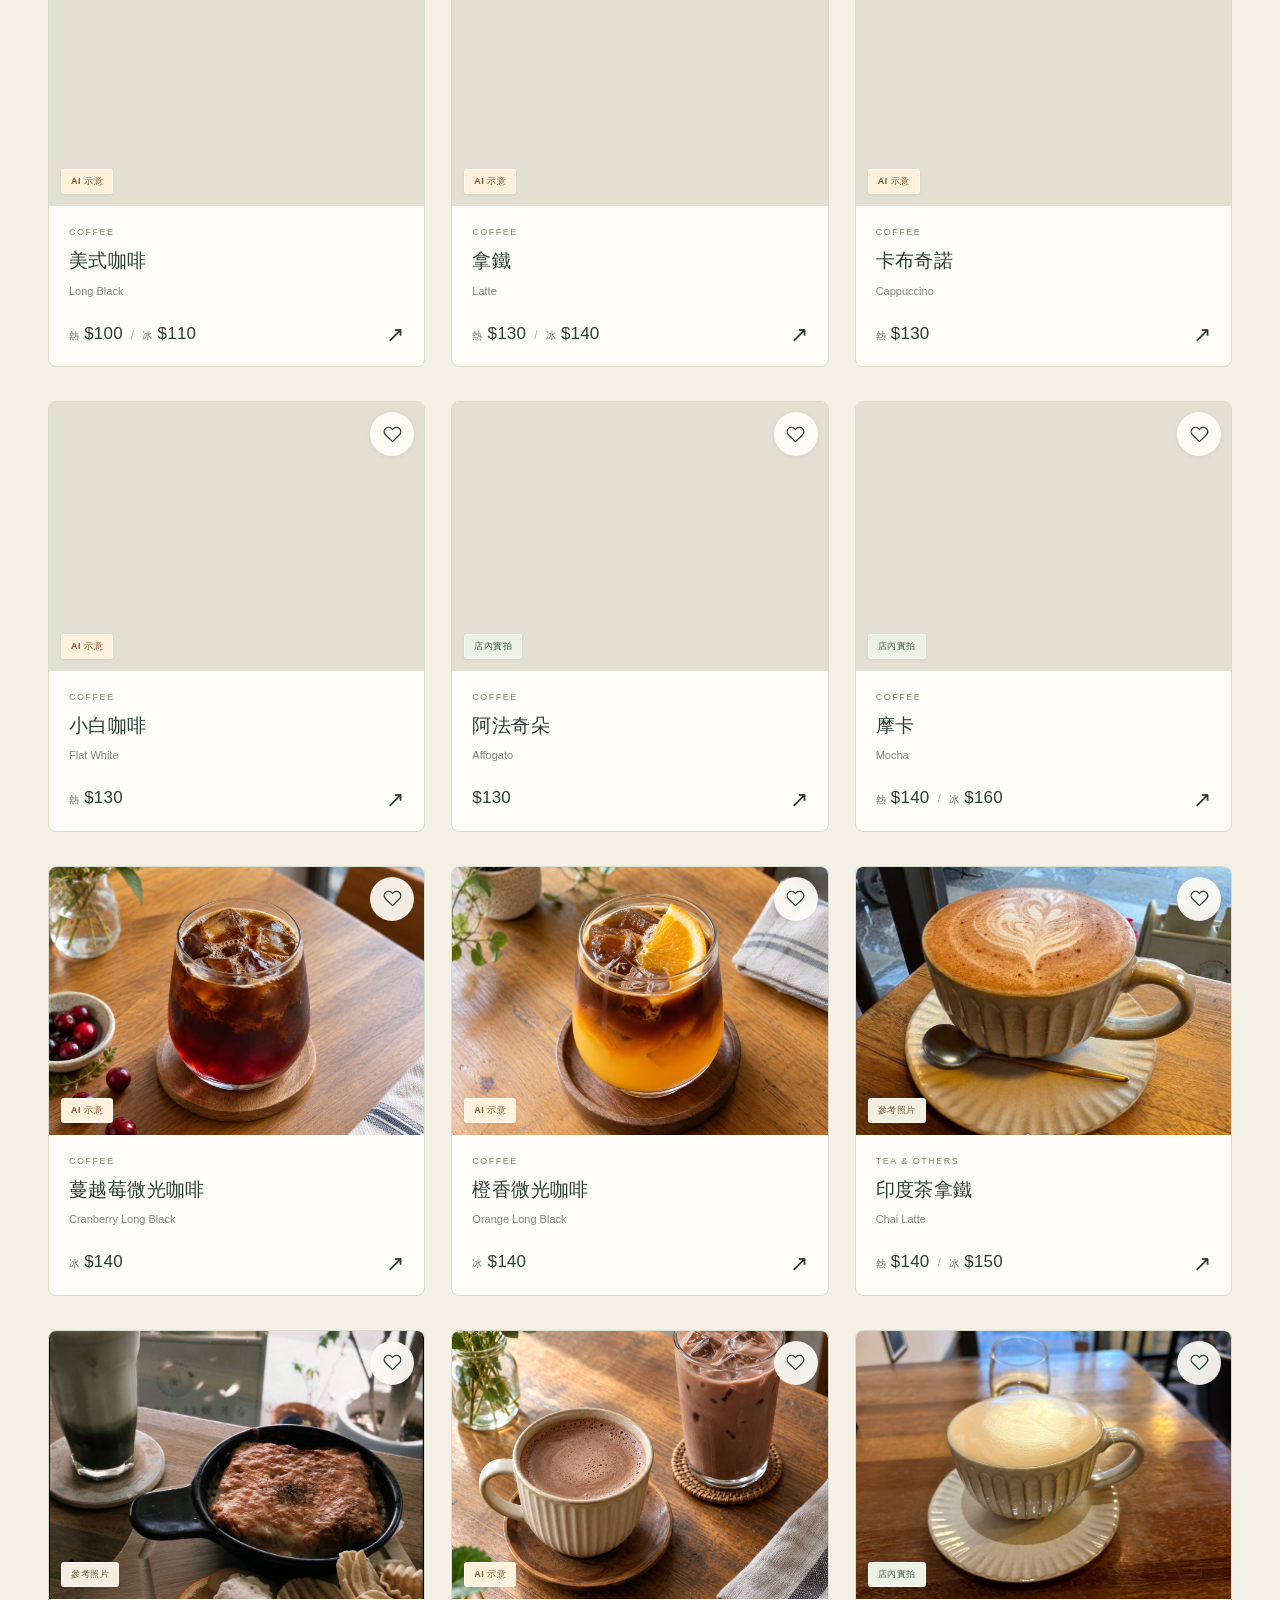
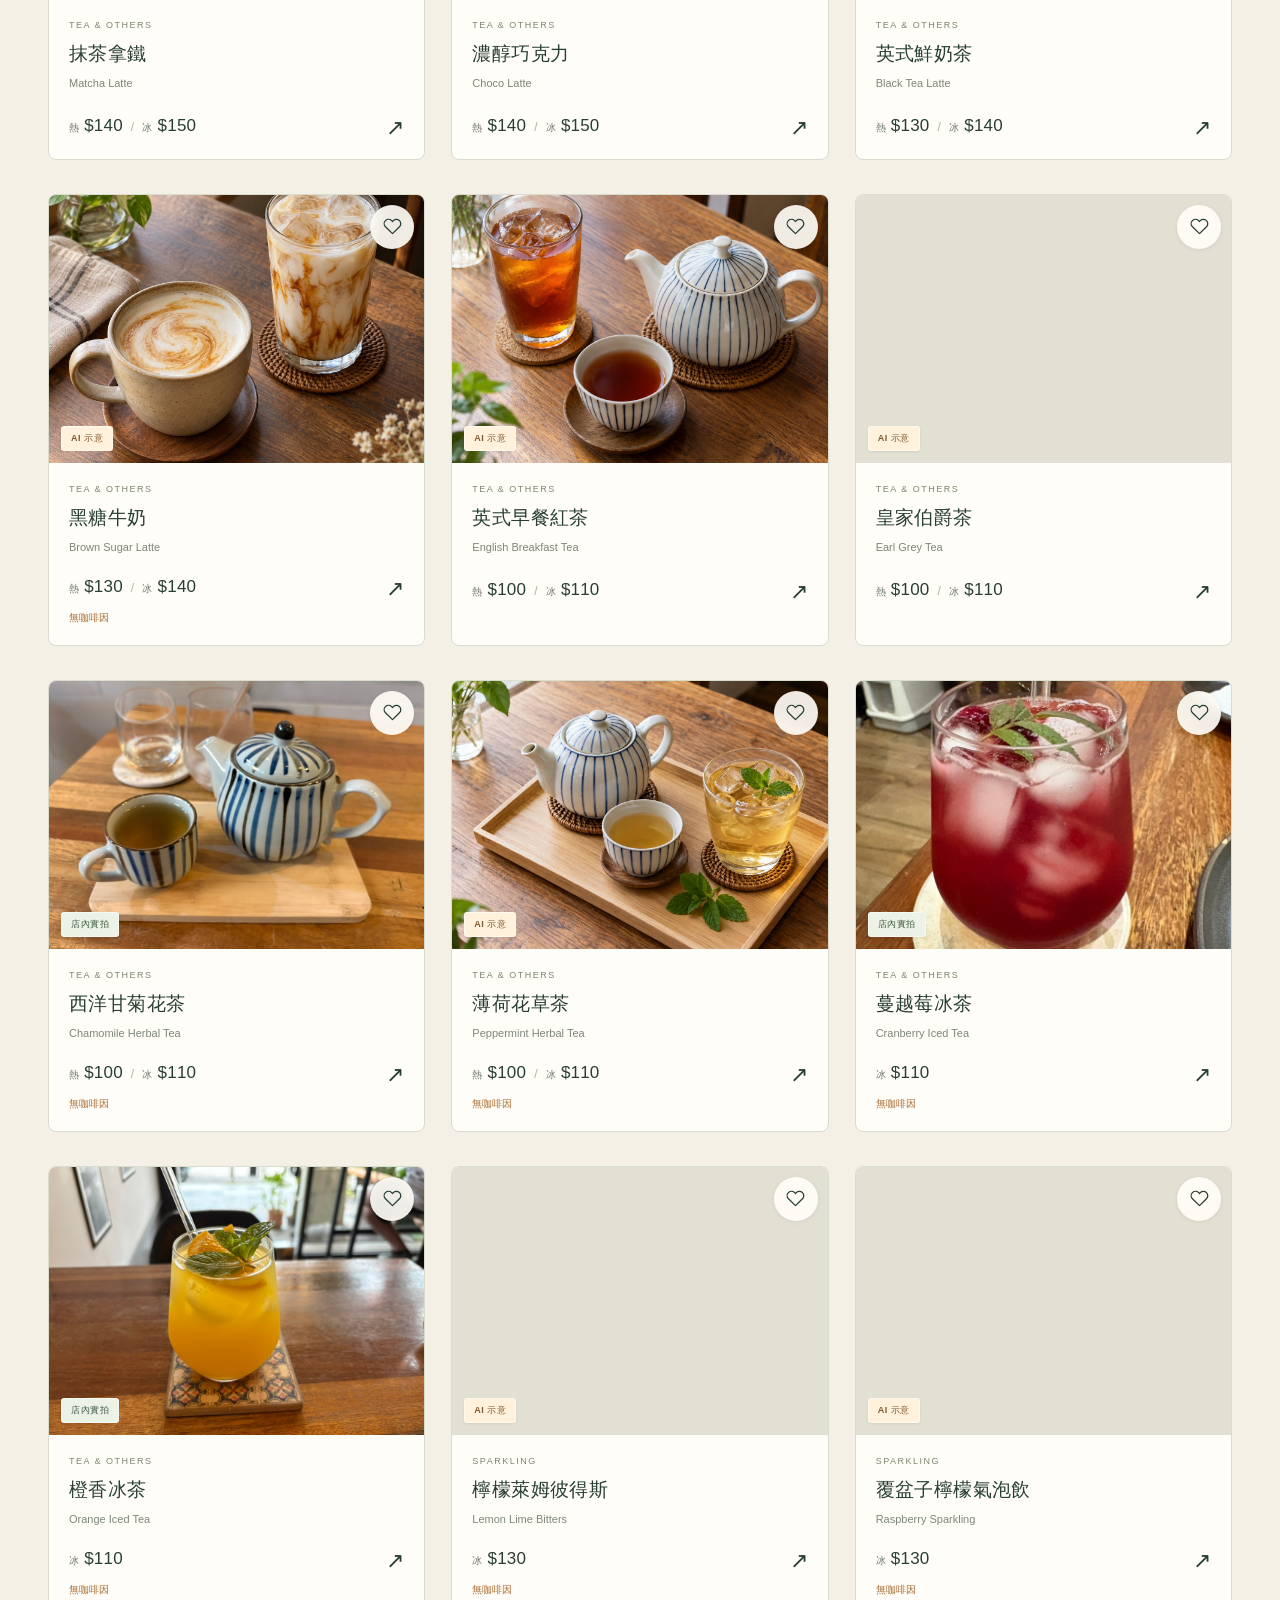
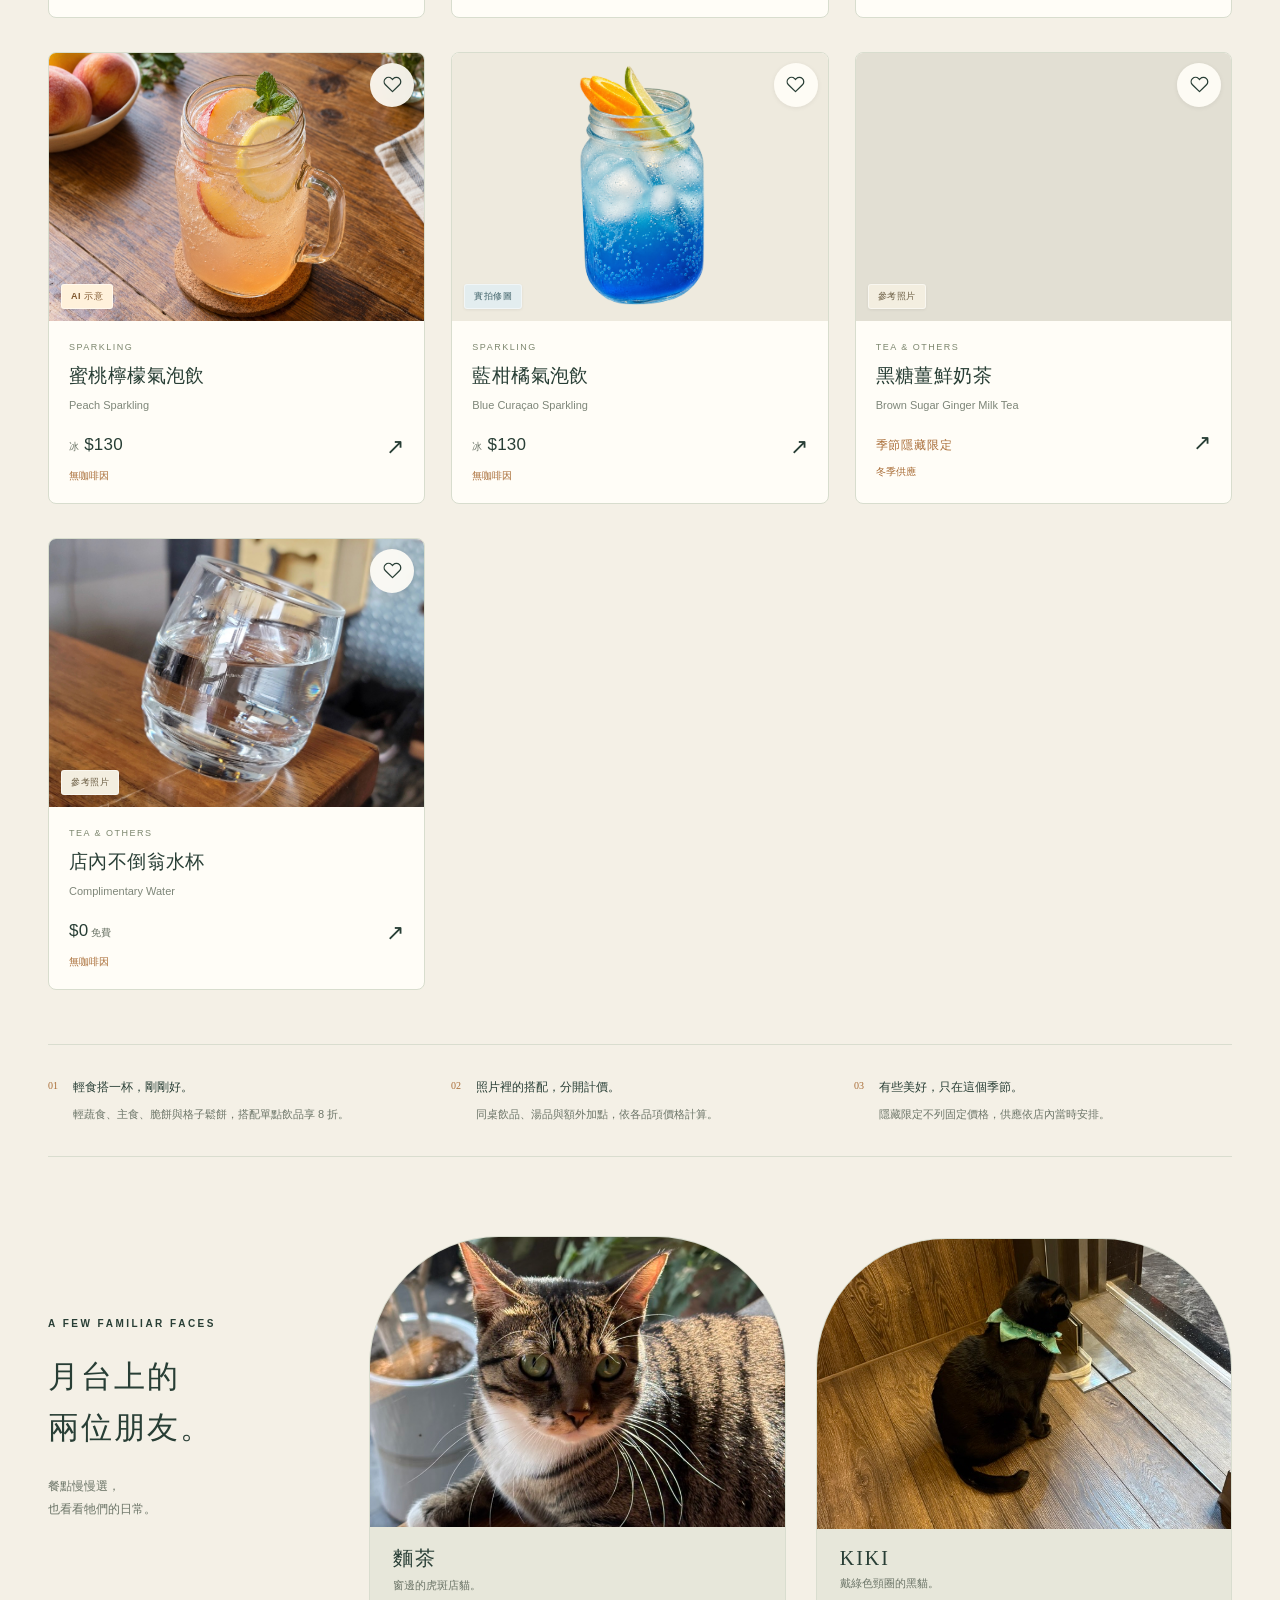
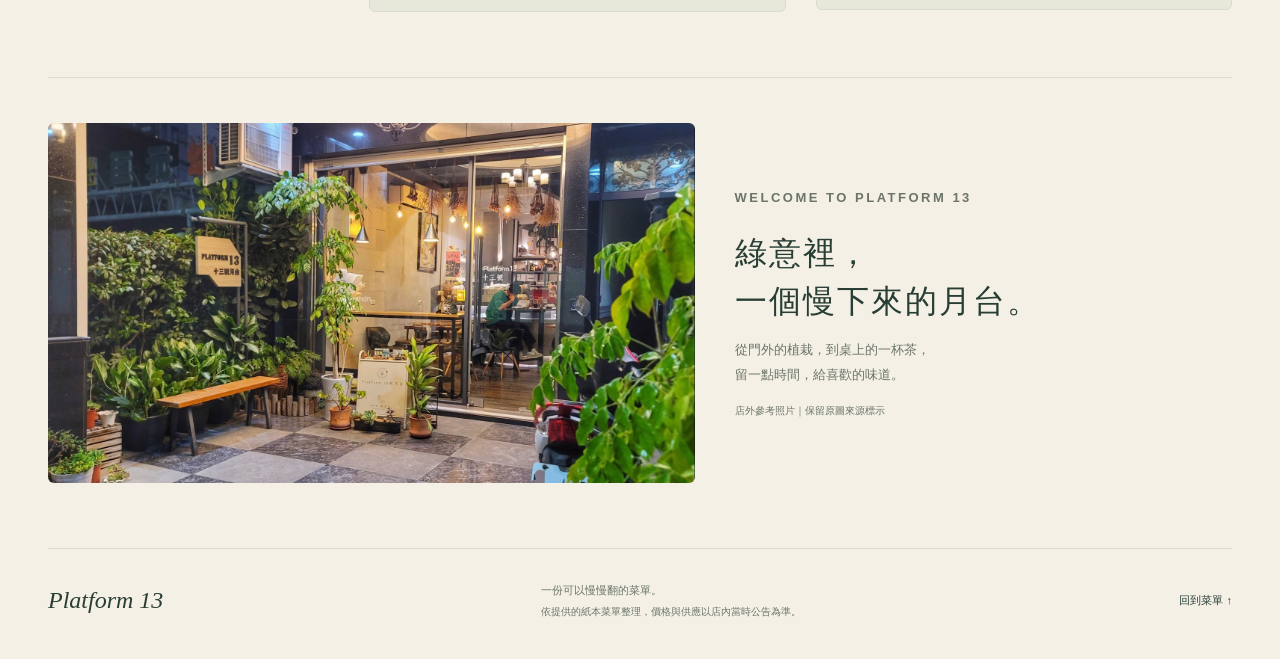
==== commit 56b49938: "Center isolated blue citrus drink and update KIKI photo" ====
--- a/index.html
+++ b/index.html
@@ -4,8 +4,8 @@
  <meta charset="utf-8"><meta name="viewport" content="width=device-width,initial-scale=1">
  <meta name="theme-color" content="#f4f0e6"><meta name="description" content="Platform 13 十三號月台圖像菜單：依類別瀏覽蔬食輕食、主食、脆餅、鬆餅、咖啡與茶飲，查看照片及價格。">
  <title>Platform 13｜慢慢選，一道喜歡的</title>
- <link rel="icon" href="favicon.svg" type="image/svg+xml"><link rel="stylesheet" href="style.css">
- <script src="menu-data.js" defer></script><script src="menu-model.js" defer></script><script src="app.js" defer></script>
+ <link rel="icon" href="favicon.svg?v=7e9bc94b395c" type="image/svg+xml"><link rel="stylesheet" href="style.css?v=467ee6dc9756">
+ <script src="menu-data.js?v=5071096f6311" defer></script><script src="menu-model.js?v=d1e121c1f5b0" defer></script><script src="app.js?v=b19d431698b8" defer></script>
 </head>
 <body>
  <a class="skip-link" href="#browse">跳到菜單</a>
@@ -29,13 +29,13 @@
     <aside class="menu-notes"><div><span>01</span><p><b>輕食搭一杯，剛剛好。</b>輕蔬食、主食、脆餅與格子鬆餅，搭配單點飲品享 8 折。</p></div><div><span>02</span><p><b>照片裡的搭配，分開計價。</b>同桌飲品、湯品與額外加點，依各品項價格計算。</p></div><div><span>03</span><p><b>有些美好，只在這個季節。</b>隱藏限定不列固定價格，供應依店內當時安排。</p></div></aside>
    </div>
   </section>
-  <section class="cats-section wrap" aria-labelledby="cats-title"><div class="cats-intro"><p class="eyebrow">A FEW FAMILIAR FACES</p><h2 id="cats-title">月台上的<br>兩位朋友。</h2><p>餐點慢慢選，<br>也看看牠們的日常。</p></div><div class="cat-card"><img src="assets/photos/cat-miancha.jpg" alt="虎斑店貓麵茶" loading="lazy" width="768" height="1024"><div><h3>麵茶</h3><p>窗邊的虎斑店貓。</p></div></div><div class="cat-card"><img src="assets/photos/cat-kiki.jpg" alt="戴綠色頸圈的黑貓 KIKI" loading="lazy" width="768" height="1024"><div><h3>KIKI</h3><p>戴綠色頸圈的黑貓。</p></div></div></section>
+  <section class="cats-section wrap" aria-labelledby="cats-title"><div class="cats-intro"><p class="eyebrow">A FEW FAMILIAR FACES</p><h2 id="cats-title">月台上的<br>兩位朋友。</h2><p>餐點慢慢選，<br>也看看牠們的日常。</p></div><div class="cat-card"><img src="assets/photos/cat-miancha.jpg" alt="虎斑店貓麵茶" loading="lazy" width="768" height="1024"><div><h3>麵茶</h3><p>窗邊的虎斑店貓。</p></div></div><div class="cat-card"><div class="cat-image"><img src="assets/photos/cat-kiki-door.jpg" alt="戴綠色頸圈的黑貓 KIKI" loading="lazy" width="768" height="1024"></div><div><h3>KIKI</h3><p>戴綠色頸圈的黑貓。</p></div></div></section>
   <section class="venue-section wrap" aria-labelledby="venue-title"><img src="assets/photos/storefront.jpg" alt="綠意圍繞的 Platform 13 十三號月台店外" loading="lazy" width="1732" height="1244"><div><p class="eyebrow">WELCOME TO PLATFORM 13</p><h2 id="venue-title">綠意裡，<br>一個慢下來的月台。</h2><p>從門外的植栽，到桌上的一杯茶，<br>留一點時間，給喜歡的味道。</p><p class="image-caption">店外參考照片｜保留原圖來源標示</p></div></section>
  </main>
  <footer class="site-footer wrap"><a class="footer-brand" href="#">Platform 13</a><p>一份可以慢慢翻的菜單。<br><small>依提供的紙本菜單整理，價格與供應以店內當時公告為準。</small></p><a href="#browse">回到菜單 ↑</a></footer>
  <dialog id="item-dialog" class="item-dialog" aria-labelledby="detail-title"><button class="dialog-close" id="close-item" aria-label="關閉品項">×</button><div class="detail-layout"><div class="detail-visual"><div class="detail-image-wrap"><img id="detail-image" alt="" width="1200" height="1000"><span id="detail-source" class="source-badge"></span><button id="expand-image" class="expand-button" aria-label="放大品項圖片">↗</button></div><div id="gallery-thumbs" class="gallery-thumbs" aria-label="切換品項照片"></div><p id="image-caption" class="image-caption"></p></div><div class="detail-info"><p class="eyebrow" id="detail-category"></p><div id="detail-tags" class="detail-tags"></div><h2 id="detail-title"></h2><p id="detail-en" class="detail-en"></p><p id="detail-description" class="detail-description"></p><form id="item-options"><fieldset id="variant-fieldset"><legend>選擇形式</legend><div id="variant-options" class="variant-options"></div></fieldset><div id="addon-options"></div></form><p id="detail-promo" class="detail-promo" hidden></p><div class="detail-tools"><button id="reset-options">重設選項</button><button id="copy-link">複製品項連結 ↗</button></div></div></div><div class="detail-bottom"><div id="detail-price-wrap"><span id="detail-price-label">品項參考價</span><strong id="detail-price" aria-live="polite"></strong><small id="detail-price-note"></small></div><span id="detail-seasonal-note" hidden>季節隱藏限定 · 依店內供應</span><button id="detail-favorite" class="primary-button" aria-pressed="false">♡ 收藏這道</button></div></dialog>
  <dialog id="image-dialog" class="image-dialog" aria-labelledby="large-image-caption"><button id="close-image" class="dialog-close" aria-label="關閉大圖">×</button><img id="large-image" alt=""><p id="large-image-caption"></p></dialog>
- <dialog id="guide-dialog" class="guide-dialog" aria-labelledby="guide-title"><button id="close-guide" class="dialog-close" aria-label="關閉照片說明">×</button><p class="eyebrow">ABOUT THE PHOTOGRAPHS</p><h2 id="guide-title">每一張圖，都說清楚。</h2><dl><dt><span class="source-badge photo">店內實拍</span></dt><dd>提供的店內餐點照片，部分畫面包含另外加點或同桌品項。</dd><dt><span class="source-badge reference">參考照片</span></dt><dd>提供的截圖或參考照片；原有的品牌與來源標示保留。</dd><dt><span class="source-badge edited">實拍修圖</span></dt><dd>以店內實拍為底，使用 AI 移除同桌餐點；圖片下方註明修改內容。</dd><dt><span class="source-badge generated">AI 示意</span></dt><dd>尚未有照片的品項，以 AI 生成圖暫作參考。實際份量、外觀與擺盤依店內供應。</dd></dl><p>冷熱合併示意圖可能同時呈現兩種形式，價格仍為單份。季節隱藏限定不列固定價格。</p></dialog>
+ <dialog id="guide-dialog" class="guide-dialog" aria-labelledby="guide-title"><button id="close-guide" class="dialog-close" aria-label="關閉照片說明">×</button><p class="eyebrow">ABOUT THE PHOTOGRAPHS</p><h2 id="guide-title">每一張圖，都說清楚。</h2><dl><dt><span class="source-badge photo">店內實拍</span></dt><dd>提供的店內餐點照片，部分畫面包含另外加點或同桌品項。</dd><dt><span class="source-badge reference">參考照片</span></dt><dd>提供的截圖或參考照片；原有的品牌與來源標示保留。</dd><dt><span class="source-badge edited">實拍修圖</span></dt><dd>以店內實拍為底，使用 AI 移除周圍物件或背景、調整構圖；圖片下方註明修改內容。</dd><dt><span class="source-badge generated">AI 示意</span></dt><dd>尚未有照片的品項，以 AI 生成圖暫作參考。實際份量、外觀與擺盤依店內供應。</dd></dl><p>冷熱合併示意圖可能同時呈現兩種形式，價格仍為單份。季節隱藏限定不列固定價格。</p></dialog>
  <div id="toast" class="toast" role="status" aria-live="polite"></div>
 </body>
 </html>
--- a/style.css
+++ b/style.css
@@ -8,3 +8,11 @@
 .source-badge.edited{background:#e3edef;color:#41636a}.card-save{width:44px;height:44px}.category-arrow{min-width:44px}.filter-row button,.option-pill{min-height:44px}.option-row b{font-weight:550}
 @media(max-width:700px){.hero h1{font-size:clamp(22px,6.4vw,30px);letter-spacing:.7px}.card-save{width:40px;height:40px}.card-save::after{content:"";position:absolute;inset:-2px}.category-arrow{min-width:30px}.filter-row button{min-height:40px}}
 @media(prefers-reduced-motion:reduce){:root{scroll-behavior:auto}*,*::before,*::after{scroll-behavior:auto!important;transition:none!important;animation:none!important}}
+
+.card-photo.is-cutout,.detail-image-wrap.is-cutout{background:#eeeade}.card-photo.is-cutout img{object-fit:contain;padding:8px}.detail-image-wrap.is-cutout>img{padding:18px}.cat-card:nth-child(3) img{object-position:50% 45%}
+
+.cat-image{height:290px;position:relative;overflow:hidden}.cat-card:nth-child(3) .cat-image img{position:absolute;max-width:none;width:200%;height:220%;left:-50%;top:-50%;object-fit:contain;object-position:50% 50%}@media(max-width:1000px){.cat-image{height:255px}}@media(max-width:700px){.cat-image{height:210px}}@media(max-width:359px){.cat-image{height:180px}}
+
+.cat-card>.cat-image{padding:0}
+
+@media(max-width:700px){.cats-intro{display:block}.cats-intro>p:last-child{margin:10px 0 16px}.cats-intro>p:last-child br{display:none}}
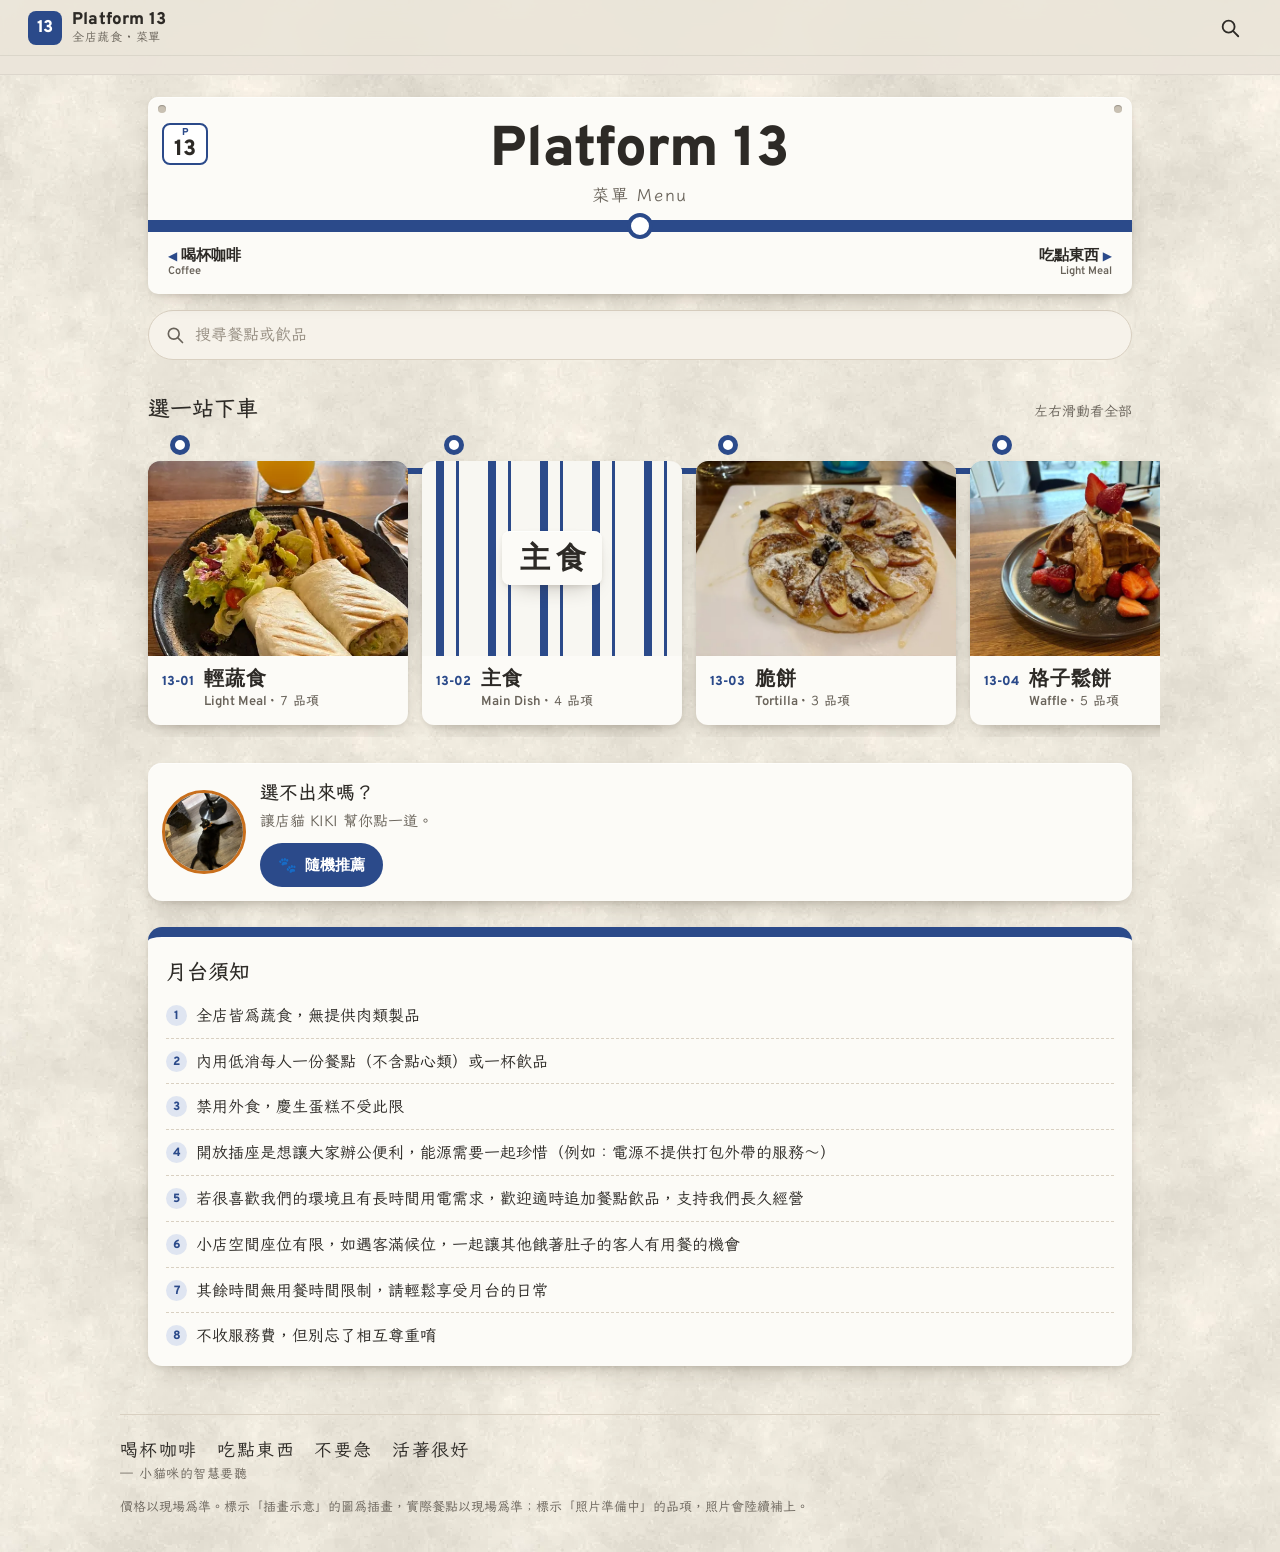
==== commit a0a6e1ec: "Platform 13 線上菜單：分類滑動、品項照片與價格、搜尋、店貓 - 10 站分類（含店貓），手機可左右滑換站，點品項看大圖與價格 - 店內實拍照片（去除筆電、路人、垃圾桶等干擾物），缺照片的飲" ====
--- a/index.html
+++ b/index.html
@@ -1,41 +1,58 @@
 <!doctype html>
 <html lang="zh-Hant">
 <head>
- <meta charset="utf-8"><meta name="viewport" content="width=device-width,initial-scale=1">
- <meta name="theme-color" content="#f4f0e6"><meta name="description" content="Platform 13 十三號月台圖像菜單：依類別瀏覽蔬食輕食、主食、脆餅、鬆餅、咖啡與茶飲，查看照片及價格。">
- <title>Platform 13｜慢慢選，一道喜歡的</title>
- <link rel="icon" href="favicon.svg?v=7e9bc94b395c" type="image/svg+xml"><link rel="stylesheet" href="style.css?v=467ee6dc9756">
- <script src="menu-data.js?v=5071096f6311" defer></script><script src="menu-model.js?v=d1e121c1f5b0" defer></script><script src="app.js?v=b19d431698b8" defer></script>
+<meta charset="utf-8">
+<meta name="viewport" content="width=device-width, initial-scale=1, viewport-fit=cover">
+<title>Platform 13｜菜單 Menu</title>
+<meta name="description" content="Platform 13 全蔬食咖啡店的線上菜單：輕蔬食、主食、脆餅、鬆餅、點心、咖啡、茶飲與氣泡飲，附照片與價格，還有三隻店貓。">
+<meta name="theme-color" content="#2b4a8a">
+<meta property="og:title" content="Platform 13｜菜單 Menu">
+<meta property="og:description" content="全店蔬食。喝杯咖啡，吃點東西，不要急，活著很好。">
+<meta property="og:image" content="assets/img/photos/strawberry-waffle.webp">
+<link rel="icon" href="assets/img/icon.svg" type="image/svg+xml">
+<link rel="preload" href="assets/fonts/wenkai-400.woff2" as="font" type="font/woff2" crossorigin>
+<link rel="stylesheet" href="assets/css/style.css">
 </head>
 <body>
- <a class="skip-link" href="#browse">跳到菜單</a>
- <header class="site-header"><div class="header-inner">
-  <a class="brand" href="./" aria-label="Platform 13 菜單首頁"><span class="brand-number">13</span><span class="brand-copy">PLATFORM 13<small>十三號月台 · 圖像菜單</small></span></a>
-  <div class="header-actions"><span class="vegetarian"><i></i>全店蔬食</span><button class="saved-link" id="show-saved" aria-label="查看收藏清單"><svg viewBox="0 0 24 24" aria-hidden="true"><path d="M20.8 4.6a5.5 5.5 0 0 0-7.8 0L12 5.7l-1.1-1.1a5.5 5.5 0 0 0-7.8 7.8L12 21l8.8-8.6a5.5 5.5 0 0 0 0-7.8Z"/></svg><span>收藏</span><b id="saved-count">0</b></button></div>
- </div></header>
- <main>
-  <section class="hero wrap" aria-labelledby="hero-title"><div class="hero-copy"><p class="eyebrow">A LITTLE PAUSE AT PLATFORM 13</p><h1 id="hero-title">今天，<br>想吃點什麼？</h1><p class="hero-description">一份蔬食，一口鬆餅，<br>還有一杯可以慢慢喝的茶。</p><a class="browse-link" href="#browse">翻開菜單 <span>↘</span></a><div class="hero-note"><span>PHOTO MENU</span><span id="total-count">慢慢選一道喜歡的。</span></div></div>
-   <div class="hero-photos"><button class="hero-main photo-button" data-open-item="seasonal-waffle" aria-label="查看季節水果鬆餅"><img src="assets/photos/seasonal-waffle.jpg" alt="季節水果格子鬆餅" fetchpriority="high" width="1024" height="768"><span class="hero-photo-caption"><small>月台上的甜時光</small>季節水果鬆餅 <b>$185</b></span></button><button class="hero-small photo-button" data-open-item="orange-tea" aria-label="查看橙香冰茶"><img src="assets/photos/orange-tea.jpg" alt="橙香冰茶" width="1024" height="768"><span>再來一杯橙香。<i>↗</i></span></button><span class="hero-stamp" aria-hidden="true">TAKE<br>YOUR<br>TIME</span></div>
+<a class="skip" href="#view">跳到菜單內容</a>
+
+<header class="topbar" id="topbar">
+  <a class="wordmark" href="#/" aria-label="回到總覽">
+    <span class="wordmark-badge" aria-hidden="true">13</span>
+    <span class="wordmark-text"><b>Platform 13</b><small>全店蔬食・菜單</small></span>
+  </a>
+  <button class="icon-btn" id="openSearch" type="button" aria-label="搜尋餐點或飲品">
+    <svg viewBox="0 0 24 24" aria-hidden="true"><circle cx="10.5" cy="10.5" r="6.5"/><path d="M15.5 15.5 21 21"/></svg>
+  </button>
+</header>
+
+<nav class="stops" id="stops" aria-label="菜單分類" hidden></nav>
+
+<main id="view" tabindex="-1"></main>
+
+<footer class="site-foot">
+  <p class="foot-quote" id="footQuote"></p>
+  <p class="foot-note">價格以現場為準。標示「插畫示意」的圖為插畫，實際餐點以現場為準；標示「照片準備中」的品項，照片會陸續補上。</p>
+</footer>
+
+<div class="sheet-wrap" id="sheetWrap" hidden>
+  <div class="sheet-backdrop" data-close></div>
+  <section class="sheet" id="sheet" role="dialog" aria-modal="true" aria-labelledby="sheetTitle" tabindex="-1"></section>
+</div>
+
+<div class="search-wrap" id="searchWrap" hidden>
+  <section class="search" role="dialog" aria-modal="true" aria-label="搜尋菜單">
+    <div class="search-bar">
+      <svg viewBox="0 0 24 24" aria-hidden="true"><circle cx="10.5" cy="10.5" r="6.5"/><path d="M15.5 15.5 21 21"/></svg>
+      <input id="searchInput" type="search" placeholder="搜尋：拿鐵、鬆餅、無咖啡因…" autocomplete="off" enterkeyhint="search" aria-label="搜尋關鍵字">
+      <button class="text-btn" id="closeSearch" type="button">關閉</button>
+    </div>
+    <div class="search-hints" id="searchHints"></div>
+    <div class="search-results" id="searchResults" aria-live="polite"></div>
   </section>
-  <section id="browse" class="browse-section" aria-label="查詢菜單">
-   <div class="menu-controls"><div class="wrap"><div class="search-row"><form id="search-form" role="search"><label for="menu-search" class="sr-only">搜尋品項或飲品</label><svg viewBox="0 0 24 24" aria-hidden="true"><circle cx="10.7" cy="10.7" r="6.7"/><path d="m16 16 5 5"/></svg><input id="menu-search" type="search" placeholder="找捲餅、鮮奶茶，或今天想吃的…" autocomplete="off"><button type="button" id="clear-search" aria-label="清除搜尋" hidden>×</button></form><button id="photo-guide" class="photo-guide"><span class="source-dot"></span>照片標示 <span>ⓘ</span></button></div>
-    <div class="category-row"><button id="categories-prev" class="category-arrow" aria-label="向前滑動類別">‹</button><nav class="category-scroller" id="categories" aria-label="菜單類別" role="tablist"></nav><button id="categories-next" class="category-arrow" aria-label="向後滑動類別">›</button></div>
-   </div></div>
-   <div class="wrap results-wrap"><div class="results-heading"><div><p class="eyebrow" id="category-en">THE WHOLE MENU</p><h2 id="results-title">所有品項 <span id="result-count"></span></h2></div><label class="sort-control"><span class="sr-only">排序方式</span><select id="sort"><option value="menu">依菜單排序</option><option value="price-asc">價格由低到高</option><option value="price-desc">價格由高到低</option></select></label></div>
-    <div class="filter-row" role="group" aria-label="篩選品項"><button data-filter="all" aria-pressed="true">全部</button><button data-filter="photos" aria-pressed="false">店內實拍</button><button data-filter="seasonal" aria-pressed="false">季節隱藏限定</button><button data-filter="caffeine-free" aria-pressed="false">無咖啡因</button><button data-filter="favorites" aria-pressed="false">我的收藏</button></div>
-    <p id="results-status" class="sr-only" role="status" aria-live="polite"></p>
-    <div id="menu-grid" class="menu-grid" role="tabpanel" aria-labelledby="tab-all"></div>
-    <div id="empty-state" class="empty-state" hidden><span>13</span><h3>換個關鍵字，慢慢找。</h3><p>可以試試「鬆餅」、「鮮奶茶」或「捲餅」。</p><button id="reset-search" class="primary-button">回到所有品項</button></div>
-    <aside class="menu-notes"><div><span>01</span><p><b>輕食搭一杯，剛剛好。</b>輕蔬食、主食、脆餅與格子鬆餅，搭配單點飲品享 8 折。</p></div><div><span>02</span><p><b>照片裡的搭配，分開計價。</b>同桌飲品、湯品與額外加點，依各品項價格計算。</p></div><div><span>03</span><p><b>有些美好，只在這個季節。</b>隱藏限定不列固定價格，供應依店內當時安排。</p></div></aside>
-   </div>
-  </section>
-  <section class="cats-section wrap" aria-labelledby="cats-title"><div class="cats-intro"><p class="eyebrow">A FEW FAMILIAR FACES</p><h2 id="cats-title">月台上的<br>兩位朋友。</h2><p>餐點慢慢選，<br>也看看牠們的日常。</p></div><div class="cat-card"><img src="assets/photos/cat-miancha.jpg" alt="虎斑店貓麵茶" loading="lazy" width="768" height="1024"><div><h3>麵茶</h3><p>窗邊的虎斑店貓。</p></div></div><div class="cat-card"><div class="cat-image"><img src="assets/photos/cat-kiki-door.jpg" alt="戴綠色頸圈的黑貓 KIKI" loading="lazy" width="768" height="1024"></div><div><h3>KIKI</h3><p>戴綠色頸圈的黑貓。</p></div></div></section>
-  <section class="venue-section wrap" aria-labelledby="venue-title"><img src="assets/photos/storefront.jpg" alt="綠意圍繞的 Platform 13 十三號月台店外" loading="lazy" width="1732" height="1244"><div><p class="eyebrow">WELCOME TO PLATFORM 13</p><h2 id="venue-title">綠意裡，<br>一個慢下來的月台。</h2><p>從門外的植栽，到桌上的一杯茶，<br>留一點時間，給喜歡的味道。</p><p class="image-caption">店外參考照片｜保留原圖來源標示</p></div></section>
- </main>
- <footer class="site-footer wrap"><a class="footer-brand" href="#">Platform 13</a><p>一份可以慢慢翻的菜單。<br><small>依提供的紙本菜單整理，價格與供應以店內當時公告為準。</small></p><a href="#browse">回到菜單 ↑</a></footer>
- <dialog id="item-dialog" class="item-dialog" aria-labelledby="detail-title"><button class="dialog-close" id="close-item" aria-label="關閉品項">×</button><div class="detail-layout"><div class="detail-visual"><div class="detail-image-wrap"><img id="detail-image" alt="" width="1200" height="1000"><span id="detail-source" class="source-badge"></span><button id="expand-image" class="expand-button" aria-label="放大品項圖片">↗</button></div><div id="gallery-thumbs" class="gallery-thumbs" aria-label="切換品項照片"></div><p id="image-caption" class="image-caption"></p></div><div class="detail-info"><p class="eyebrow" id="detail-category"></p><div id="detail-tags" class="detail-tags"></div><h2 id="detail-title"></h2><p id="detail-en" class="detail-en"></p><p id="detail-description" class="detail-description"></p><form id="item-options"><fieldset id="variant-fieldset"><legend>選擇形式</legend><div id="variant-options" class="variant-options"></div></fieldset><div id="addon-options"></div></form><p id="detail-promo" class="detail-promo" hidden></p><div class="detail-tools"><button id="reset-options">重設選項</button><button id="copy-link">複製品項連結 ↗</button></div></div></div><div class="detail-bottom"><div id="detail-price-wrap"><span id="detail-price-label">品項參考價</span><strong id="detail-price" aria-live="polite"></strong><small id="detail-price-note"></small></div><span id="detail-seasonal-note" hidden>季節隱藏限定 · 依店內供應</span><button id="detail-favorite" class="primary-button" aria-pressed="false">♡ 收藏這道</button></div></dialog>
- <dialog id="image-dialog" class="image-dialog" aria-labelledby="large-image-caption"><button id="close-image" class="dialog-close" aria-label="關閉大圖">×</button><img id="large-image" alt=""><p id="large-image-caption"></p></dialog>
- <dialog id="guide-dialog" class="guide-dialog" aria-labelledby="guide-title"><button id="close-guide" class="dialog-close" aria-label="關閉照片說明">×</button><p class="eyebrow">ABOUT THE PHOTOGRAPHS</p><h2 id="guide-title">每一張圖，都說清楚。</h2><dl><dt><span class="source-badge photo">店內實拍</span></dt><dd>提供的店內餐點照片，部分畫面包含另外加點或同桌品項。</dd><dt><span class="source-badge reference">參考照片</span></dt><dd>提供的截圖或參考照片；原有的品牌與來源標示保留。</dd><dt><span class="source-badge edited">實拍修圖</span></dt><dd>以店內實拍為底，使用 AI 移除周圍物件或背景、調整構圖；圖片下方註明修改內容。</dd><dt><span class="source-badge generated">AI 示意</span></dt><dd>尚未有照片的品項，以 AI 生成圖暫作參考。實際份量、外觀與擺盤依店內供應。</dd></dl><p>冷熱合併示意圖可能同時呈現兩種形式，價格仍為單份。季節隱藏限定不列固定價格。</p></dialog>
- <div id="toast" class="toast" role="status" aria-live="polite"></div>
+</div>
+
+<script src="assets/js/menu-data.js"></script>
+<script src="assets/js/app.js"></script>
 </body>
 </html>
--- a/assets/css/style.css
+++ b/assets/css/style.css
@@ -0,0 +1,464 @@
+/* Platform 13 menu — paper, indigo stripes and station signs */
+@font-face { font-family: 'WenKai'; src: url(../fonts/wenkai-400.woff2) format('woff2'); font-weight: 400; font-display: swap; }
+@font-face { font-family: 'WenKai'; src: url(../fonts/wenkai-700.woff2) format('woff2'); font-weight: 700; font-display: swap; }
+@font-face { font-family: 'Overpass'; src: url(../fonts/overpass-600.woff2) format('woff2'); font-weight: 600; font-display: swap; }
+@font-face { font-family: 'Overpass'; src: url(../fonts/overpass-800.woff2) format('woff2'); font-weight: 800; font-display: swap; }
+
+:root {
+  --paper: #ebe5da;
+  --paper-hi: #f6f2ea;
+  --board: #fcfbf7;
+  --ink: #2d2a26;
+  --ink-2: #69635a;
+  --ink-3: #958d81;
+  --hair: #d9d0c1;
+  --indigo: #2b4a8a;
+  --indigo-deep: #1f3566;
+  --indigo-soft: #dfe5f1;
+  --tile: #3f7d65;
+  --tile-soft: #dcebe3;
+  --kiki: #c96f1c;
+  --kiki-soft: #f6e3cd;
+  --shadow: 0 1px 0 rgba(255,255,255,.7) inset, 0 10px 24px -14px rgba(52, 40, 24, .45), 0 2px 4px rgba(52, 40, 24, .08);
+  --kai: 'WenKai', 'LXGW WenKai TC', 'Kaiti TC', 'BiauKai', 'DFKai-SB', serif;
+  --sign: 'PingFang TC', 'Noto Sans TC', 'Microsoft JhengHei', 'Heiti TC', system-ui, sans-serif;
+  --latin: 'Overpass', 'Avenir Next', 'Segoe UI', system-ui, sans-serif;
+  --gutter: 16px;
+  --topbar: 56px;
+  --stops: 0px;
+}
+
+* { box-sizing: border-box; }
+html { -webkit-text-size-adjust: 100%; scroll-padding-top: calc(var(--topbar) + var(--stops) + 8px); }
+body {
+  margin: 0;
+  background: var(--paper) url(../img/paper.webp) repeat;
+  background-size: 512px 512px;
+  color: var(--ink);
+  font-family: var(--kai);
+  font-size: 17px;
+  line-height: 1.6;
+  min-height: 100vh;
+  overflow-x: hidden;
+}
+body.locked { overflow: hidden; }
+img { display: block; max-width: 100%; }
+button { font: inherit; color: inherit; }
+a { color: inherit; }
+:focus-visible { outline: 3px solid var(--indigo); outline-offset: 2px; border-radius: 6px; }
+
+.skip { position: absolute; left: -999px; top: 8px; background: var(--board); padding: 8px 12px; z-index: 50; }
+.skip:focus { left: 8px; }
+
+/* ------------------------------------------------------------ top bar */
+.topbar {
+  position: sticky; top: 0; z-index: 20;
+  height: var(--topbar);
+  display: flex; align-items: center; justify-content: space-between;
+  padding: 0 var(--gutter);
+  padding-top: env(safe-area-inset-top);
+  background: rgba(235, 229, 218, .92);
+  backdrop-filter: saturate(1.2) blur(10px);
+  -webkit-backdrop-filter: saturate(1.2) blur(10px);
+  border-bottom: 1px solid rgba(45, 42, 38, .08);
+}
+.wordmark { display: flex; align-items: center; gap: 10px; text-decoration: none; }
+.wordmark-badge {
+  display: grid; place-items: center;
+  width: 34px; height: 34px; border-radius: 8px;
+  background: var(--indigo); color: #fff;
+  font: 800 17px/1 var(--latin); letter-spacing: -.02em;
+  padding-top: 2px;
+}
+.wordmark-text { display: flex; flex-direction: column; line-height: 1.1; }
+.wordmark-text b { font: 800 17px/1.1 var(--latin); letter-spacing: .01em; }
+.wordmark-text small { font: 400 12px/1.25 var(--kai); color: var(--ink-2); letter-spacing: .06em; }
+.icon-btn {
+  width: 44px; height: 44px; border: 0; border-radius: 50%;
+  background: transparent; display: grid; place-items: center; cursor: pointer;
+}
+.icon-btn:hover { background: rgba(43, 74, 138, .08); }
+.icon-btn svg, .search-bar svg { width: 22px; height: 22px; fill: none; stroke: currentColor; stroke-width: 2; stroke-linecap: round; }
+
+/* ------------------------------------------------------------ stop chips (category bar) */
+.stops {
+  position: sticky; top: var(--topbar); z-index: 19;
+  display: flex; gap: 6px; overflow-x: auto; scrollbar-width: none;
+  padding: 8px var(--gutter) 10px;
+  background: rgba(235, 229, 218, .94);
+  backdrop-filter: blur(10px); -webkit-backdrop-filter: blur(10px);
+  border-bottom: 1px solid rgba(45, 42, 38, .08);
+  scroll-snap-type: x proximity;
+}
+.stops::-webkit-scrollbar { display: none; }
+.stop {
+  flex: 0 0 auto; scroll-snap-align: center;
+  display: flex; align-items: center; gap: 6px;
+  min-height: 36px; padding: 4px 12px 4px 5px; border-radius: 999px;
+  border: 1px solid var(--hair); background: var(--paper-hi);
+  text-decoration: none; font: 700 15px/1 var(--sign); white-space: nowrap;
+}
+.stop .no { font: 800 11px/1 var(--latin); color: var(--indigo); background: var(--indigo-soft); border-radius: 999px; padding: 6px 6px 4px; }
+.stop[aria-current="page"] { background: var(--indigo); border-color: var(--indigo); color: #fff; }
+.stop[aria-current="page"] .no { background: rgba(255,255,255,.2); color: #fff; }
+
+/* ------------------------------------------------------------ station sign */
+.sign {
+  position: relative;
+  margin: 18px var(--gutter) 0;
+  background: var(--board);
+  border-radius: 10px;
+  box-shadow: var(--shadow);
+  padding: 18px 16px 0;
+  overflow: hidden;
+  text-align: center;
+}
+.sign::before, .sign::after { /* the two posts holding the board */
+  content: ''; position: absolute; top: 0; width: 8px; height: 8px; border-radius: 50%;
+  background: #c9c1b3; box-shadow: inset 0 1px 1px rgba(0,0,0,.25);
+  top: 8px;
+}
+.sign::before { left: 10px; } .sign::after { right: 10px; }
+.sign-no {
+  position: absolute; left: 14px; top: 26px;
+  display: grid; grid-template-rows: auto auto; place-items: center;
+  border: 2.5px solid var(--indigo); border-radius: 8px; background: #fff;
+  min-width: 46px; padding: 3px 4px 2px; line-height: 1;
+}
+.sign-no small { font: 800 10px/1 var(--latin); color: var(--indigo); letter-spacing: .04em; }
+.sign-no b { font: 800 22px/1.05 var(--latin); color: var(--ink); }
+.sign-name {
+  margin: 0;
+  font: 900 clamp(30px, 9vw, 44px)/1.15 var(--sign);
+  letter-spacing: .18em; text-indent: .18em;
+}
+.sign-name.long { letter-spacing: .06em; text-indent: .06em; font-size: clamp(26px, 7.4vw, 38px); }
+.sign-name.latin { font-family: var(--latin); font-weight: 800; letter-spacing: 0; text-indent: 0; }
+.sign-en { margin: 2px 0 14px; font: 600 15px/1.2 var(--latin); color: var(--ink-2); letter-spacing: .06em; }
+.sign-band {
+  position: relative; height: 12px; margin: 0 -16px;
+  background: var(--indigo);
+}
+.sign-band::after { /* you are here */
+  content: ''; position: absolute; left: 50%; top: 50%; width: 18px; height: 18px; border-radius: 50%;
+  transform: translate(-50%, -50%); background: #fff; border: 4px solid var(--indigo);
+}
+.sign-next {
+  display: grid; grid-template-columns: 1fr 1fr; gap: 8px;
+  padding: 8px 0 10px;
+}
+.sign-next a, .sign-next span {
+  display: flex; flex-direction: column; text-decoration: none;
+  min-height: 44px; justify-content: center; padding: 2px 4px;
+  font: 700 15px/1.25 var(--sign);
+}
+.sign-next small { font: 600 11px/1.2 var(--latin); color: var(--ink-2); }
+.sign-next .prev { align-items: flex-start; text-align: left; }
+.sign-next .next { align-items: flex-end; text-align: right; }
+.sign-next .prev b::before { content: '◀ '; color: var(--indigo); font-size: 12px; }
+.sign-next .next b::after { content: ' ▶'; color: var(--indigo); font-size: 12px; }
+.sign-next a:hover b { color: var(--indigo); }
+
+/* hero variant */
+.hero .sign { margin-top: 22px; padding-top: 22px; }
+.hero .sign-name { font-size: clamp(38px, 12vw, 58px); letter-spacing: .12em; }
+.hero .sign-name.latin { font-size: clamp(36px, 11vw, 56px); letter-spacing: 0; }
+.hero .sign-en { font-family: var(--kai); font-weight: 400; font-size: 17px; letter-spacing: .1em; }
+.hero-sub { margin: 4px 0 16px; font-size: 16px; color: var(--ink-2); }
+.hero-sub b { color: var(--ink); font-weight: 700; }
+
+.search-open {
+  display: flex; align-items: center; gap: 10px; width: calc(100% - 2 * var(--gutter));
+  margin: 16px var(--gutter) 0; min-height: 50px; padding: 0 16px;
+  border: 1.5px solid var(--hair); border-radius: 999px; background: var(--paper-hi);
+  color: var(--ink-3); font-size: 16px; text-align: left; cursor: pointer;
+}
+.search-open svg { width: 20px; height: 20px; fill: none; stroke: var(--ink-2); stroke-width: 2; stroke-linecap: round; flex: none; }
+
+/* ------------------------------------------------------------ line carousel (home) */
+.section-head { margin: 30px var(--gutter) 10px; display: flex; align-items: baseline; justify-content: space-between; gap: 12px; }
+.section-head h2 { margin: 0; font-size: 22px; font-weight: 700; }
+.section-head p { margin: 0; font-size: 14px; color: var(--ink-2); }
+.line {
+  position: relative;
+  display: flex; gap: 14px; overflow-x: auto; scroll-snap-type: x mandatory; scrollbar-width: none;
+  padding: 26px var(--gutter) 12px;
+  scroll-padding-inline: var(--gutter);
+}
+.line::-webkit-scrollbar { display: none; }
+.line-track { /* the rail behind the stops */
+  position: absolute; left: 0; top: 33px; height: 6px; background: var(--indigo); border-radius: 3px;
+  pointer-events: none;
+}
+.station {
+  position: relative; flex: 0 0 min(72vw, 270px); scroll-snap-align: start;
+  text-decoration: none; display: block;
+}
+.station::before { /* stop marker on the rail */
+  content: ''; position: absolute; left: 22px; top: -26px; width: 20px; height: 20px; border-radius: 50%;
+  background: #fff; border: 5px solid var(--indigo); box-sizing: border-box; z-index: 1;
+}
+.station-card { background: var(--board); border-radius: 12px; overflow: hidden; box-shadow: var(--shadow); }
+.station-img { position: relative; aspect-ratio: 4 / 3; background: #e2dacb; overflow: hidden; }
+.station-img img, .station-img .stripes { position: absolute; inset: 0; width: 100%; height: 100%; object-fit: cover; }
+.station-body { padding: 10px 14px 14px; display: grid; grid-template-columns: auto 1fr; gap: 2px 10px; align-items: baseline; }
+.station-no { grid-row: span 2; font: 800 13px/1 var(--latin); color: var(--indigo); padding-top: 4px; }
+.station-name { font: 800 20px/1.25 var(--sign); letter-spacing: .04em; }
+.station-meta { font: 600 13px/1.3 var(--latin); color: var(--ink-2); }
+.station-meta span { font-family: var(--kai); }
+.station:hover .station-card { transform: translateY(-2px); transition: transform .2s; }
+
+/* pattern for stops without a cover photo: the shop's teapot stripes */
+.stripes {
+  width: 100%; height: 100%;
+  background:
+    repeating-linear-gradient(90deg, transparent 0 14px, var(--indigo) 14px 22px, transparent 22px 34px, var(--indigo) 34px 37px, transparent 37px 52px),
+    #f8f7f2;
+  display: grid; place-items: center;
+}
+.stripes span {
+  font: 900 30px/1 var(--sign); letter-spacing: .2em; background: var(--board); color: var(--ink);
+  padding: 12px 10px 12px 18px; border-radius: 8px; box-shadow: var(--shadow);
+}
+
+/* ------------------------------------------------------------ cat pick + rules (home) */
+.pick {
+  margin: 26px var(--gutter) 0; display: grid; grid-template-columns: 84px 1fr; gap: 14px; align-items: center;
+  background: var(--board); border-radius: 14px; padding: 14px; box-shadow: var(--shadow);
+}
+.pick img { width: 84px; height: 84px; border-radius: 50%; object-fit: cover; border: 3px solid var(--kiki); }
+.pick h3 { margin: 0; font-size: 19px; }
+.pick p { margin: 2px 0 10px; font-size: 15px; color: var(--ink-2); }
+.btn {
+  display: inline-flex; align-items: center; justify-content: center; gap: 8px;
+  min-height: 44px; padding: 0 18px; border-radius: 999px; border: 0; cursor: pointer;
+  background: var(--indigo); color: #fff; font: 700 15px/1 var(--sign); text-decoration: none;
+}
+.btn:hover { background: var(--indigo-deep); }
+.btn.ghost { background: transparent; color: var(--indigo); border: 1.5px solid var(--indigo); }
+
+.notice {
+  margin: 26px var(--gutter) 0; background: var(--board); border-radius: 14px; padding: 18px 18px 8px; box-shadow: var(--shadow);
+  border-top: 10px solid var(--indigo);
+}
+.notice h2 { margin: 0 0 4px; font-size: 21px; }
+.notice ol { margin: 0; padding: 0; list-style: none; counter-reset: r; }
+.notice li { position: relative; padding: 10px 0 10px 30px; border-top: 1px dashed var(--hair); font-size: 16px; line-height: 1.55; }
+.notice li:first-child { border-top: 0; }
+.notice li::before {
+  counter-increment: r; content: counter(r);
+  position: absolute; left: 0; top: 12px; width: 21px; height: 21px; border-radius: 50%;
+  background: var(--indigo-soft); color: var(--indigo); font: 800 12px/22px var(--latin); text-align: center;
+}
+
+/* ------------------------------------------------------------ category page */
+.cat-note {
+  margin: 14px var(--gutter) 0; display: flex; flex-wrap: wrap; gap: 8px; align-items: center;
+}
+.ticket {
+  display: inline-flex; align-items: center; gap: 8px;
+  padding: 7px 14px; border-radius: 6px; background: var(--kiki-soft); color: #7a3e08; font-size: 15px;
+  border: 1px dashed rgba(201, 111, 28, .5);
+}
+.swipe-hint { font-size: 13px; color: var(--ink-3); margin: 10px var(--gutter) 0; text-align: center; }
+
+.grid {
+  display: grid; grid-template-columns: repeat(2, minmax(0, 1fr)); gap: 14px 12px;
+  margin: 16px var(--gutter) 0;
+}
+.item {
+  display: flex; flex-direction: column; text-align: left; padding: 0; cursor: pointer;
+  background: var(--board); border: 0; border-radius: 12px; overflow: hidden; box-shadow: var(--shadow);
+}
+.item:hover { box-shadow: 0 1px 0 rgba(255,255,255,.7) inset, 0 14px 28px -14px rgba(52, 40, 24, .55), 0 2px 4px rgba(52, 40, 24, .08); }
+.thumb { position: relative; aspect-ratio: 4 / 3; background: #e4dccd; width: 100%; overflow: hidden; flex: none; }
+.thumb img, .thumb .placeholder { position: absolute; inset: 0; width: 100%; height: 100%; object-fit: cover; }
+.badge {
+  position: absolute; left: 8px; bottom: 8px;
+  font-size: 12px; line-height: 1; padding: 5px 8px 4px; border-radius: 999px;
+  background: rgba(252, 251, 247, .92); color: var(--ink-2);
+}
+.placeholder {
+  width: 100%; height: 100%; display: grid; place-items: center; align-content: center; gap: 6px;
+  color: var(--ink-3); font-size: 13px;
+  background:
+    radial-gradient(circle at 50% 46%, rgba(255,255,255,.75) 0 30%, transparent 31%),
+    repeating-linear-gradient(135deg, rgba(43,74,138,.05) 0 8px, transparent 8px 16px), #ece5d8;
+}
+.placeholder svg { width: 46px; height: 46px; fill: none; stroke: var(--ink-3); stroke-width: 1.6; stroke-linecap: round; stroke-linejoin: round; }
+.item-body { padding: 9px 11px 12px; display: flex; flex-direction: column; gap: 2px; flex: 1; }
+.item-zh { font-size: 17px; font-weight: 700; line-height: 1.35; }
+.item-en { font: 600 12px/1.35 var(--latin); color: var(--ink-2); }
+.item-foot { margin-top: auto; padding-top: 8px; display: flex; flex-wrap: wrap; align-items: baseline; gap: 4px 10px; }
+.price { font: 800 19px/1 var(--latin); letter-spacing: -.01em; }
+.price small { font: 400 12px/1 var(--kai); color: var(--ink-2); margin-right: 3px; }
+.price.text { font: 700 14px/1.3 var(--kai); color: #7a3e08; }
+.tags { display: flex; flex-wrap: wrap; gap: 4px; }
+.tag { font-size: 12px; line-height: 1; padding: 4px 7px 3px; border-radius: 999px; }
+.tag.decaf { background: var(--tile-soft); color: var(--tile); }
+.tag.season { background: var(--kiki-soft); color: #8a4510; }
+.tag.pot { background: var(--indigo-soft); color: var(--indigo); }
+
+.addons {
+  margin: 22px var(--gutter) 0; background: var(--paper-hi); border-radius: 14px; padding: 14px 16px;
+  border: 1.5px solid var(--hair);
+}
+.addons h3 { margin: 0; font-size: 19px; display: flex; justify-content: space-between; align-items: baseline; gap: 10px; }
+.addons h3 small { font: 600 12px/1.2 var(--latin); color: var(--ink-2); }
+.addons h3 .price { font-size: 18px; }
+.addons ul { list-style: none; margin: 8px 0 0; padding: 0; }
+.addons li { display: grid; grid-template-columns: 52px 1fr auto; gap: 10px; align-items: center; padding: 8px 0; border-top: 1px dashed var(--hair); }
+.addons li.noimg { grid-template-columns: 1fr auto; }
+.addons li img, .addons li .ph { width: 52px; height: 52px; border-radius: 8px; object-fit: cover; background: #e4dccd; }
+.addons li b { font-size: 16px; display: block; line-height: 1.3; }
+.addons li small { font: 600 12px/1.3 var(--latin); color: var(--ink-2); }
+.addons .meal { margin: 8px 0 0; font-size: 16px; }
+.addons .meal-en { margin: 2px 0 0; font: 600 12px/1.4 var(--latin); color: var(--ink-2); }
+.addons .foot { margin: 8px 0 0; font-size: 14px; color: var(--ink-2); }
+
+.next-stop { display: flex; justify-content: center; margin: 26px var(--gutter) 0; }
+
+/* ------------------------------------------------------------ cats */
+.cats { display: grid; gap: 18px; margin: 18px var(--gutter) 0; }
+.cat-card { background: var(--board); border-radius: 14px; overflow: hidden; box-shadow: var(--shadow); }
+.cat-card .ph { position: relative; aspect-ratio: 4 / 3; overflow: hidden; background: #e4dccd; }
+.cat-card .ph img { position: absolute; inset: 0; width: 100%; height: 100%; object-fit: cover; }
+.cat-body { padding: 12px 16px 16px; }
+.cat-name { display: flex; align-items: center; gap: 10px; font: 800 26px/1.2 var(--sign); }
+.collar { display: inline-flex; align-items: center; gap: 6px; font: 400 14px/1 var(--kai); color: var(--ink-2); }
+.collar i { width: 14px; height: 14px; border-radius: 50%; display: inline-block; box-shadow: inset 0 0 0 2px rgba(255,255,255,.5); }
+.bubble {
+  position: relative; margin: 12px 0 0; padding: 10px 14px; border-radius: 14px; background: var(--paper-hi);
+  border: 1.5px solid var(--hair); font-size: 17px;
+}
+.bubble::before {
+  content: ''; position: absolute; left: 22px; top: -9px; width: 14px; height: 14px; background: var(--paper-hi);
+  border-left: 1.5px solid var(--hair); border-top: 1.5px solid var(--hair); transform: rotate(45deg);
+}
+.cat-more { display: grid; grid-template-columns: 1fr 1fr; gap: 8px; padding: 0 16px 16px; }
+.cat-more img { width: 100%; border-radius: 10px; aspect-ratio: 1; object-fit: cover; }
+.wisdom {
+  margin: 22px var(--gutter) 0; padding: 22px 18px; border-radius: 14px; text-align: center;
+  background: var(--indigo); color: #fff;
+}
+.wisdom p { margin: 0; font-size: 22px; line-height: 1.7; letter-spacing: .12em; }
+.wisdom small { display: block; margin-top: 8px; font-size: 14px; opacity: .8; letter-spacing: .1em; }
+
+/* ------------------------------------------------------------ item sheet */
+.sheet-wrap, .search-wrap { position: fixed; inset: 0; z-index: 40; }
+.sheet-backdrop { position: absolute; inset: 0; background: rgba(32, 27, 20, .48); }
+.sheet {
+  position: absolute; left: 0; right: 0; bottom: 0; max-height: 92vh; overflow-y: auto; overscroll-behavior: contain;
+  background: var(--paper-hi); border-radius: 18px 18px 0 0; padding-bottom: calc(18px + env(safe-area-inset-bottom));
+  box-shadow: 0 -10px 40px rgba(0,0,0,.25);
+}
+.sheet:focus { outline: none; }
+.sheet-close {
+  position: sticky; top: 10px; float: right; margin: 10px 10px -54px 0; z-index: 3;
+  width: 44px; height: 44px; border-radius: 50%; border: 0; cursor: pointer;
+  background: rgba(252, 251, 247, .94); box-shadow: 0 2px 8px rgba(0,0,0,.18);
+  display: grid; place-items: center;
+}
+.sheet-close svg { width: 20px; height: 20px; stroke: var(--ink); stroke-width: 2.2; stroke-linecap: round; }
+.grab { width: 44px; height: 5px; border-radius: 3px; background: rgba(45,42,38,.2); margin: 8px auto 0; }
+.gallery { display: flex; overflow-x: auto; scroll-snap-type: x mandatory; scrollbar-width: none; margin-top: 8px; }
+.gallery::-webkit-scrollbar { display: none; }
+.slide { flex: 0 0 100%; scroll-snap-align: center; }
+.slide .frame { position: relative; aspect-ratio: 4 / 3; background: #e4dccd; display: grid; place-items: center; overflow: hidden; }
+.slide .frame img { position: absolute; inset: 0; width: 100%; height: 100%; object-fit: contain; background: #e9e2d5; }
+.slide .frame.photo img { object-fit: cover; }
+.slide .frame.photo.tall img { object-fit: contain; }
+.slide .placeholder { min-height: 100%; font-size: 15px; }
+.slide .placeholder svg { width: 72px; height: 72px; }
+.dots { display: flex; justify-content: center; gap: 7px; margin-top: 10px; }
+.dots button { width: 9px; height: 9px; padding: 0; border-radius: 50%; border: 0; background: var(--hair); cursor: pointer; }
+.dots button[aria-current="true"] { background: var(--indigo); }
+.cap { margin: 8px var(--gutter) 0; font-size: 14px; color: var(--ink-2); text-align: center; min-height: 1.4em; }
+.sheet-body { padding: 8px 20px 4px; }
+.sheet-body h2 { margin: 8px 0 0; font-size: 26px; line-height: 1.3; }
+.sheet-en { margin: 2px 0 0; font: 600 14px/1.4 var(--latin); color: var(--ink-2); }
+.sheet-price { display: flex; flex-wrap: wrap; gap: 10px; margin: 14px 0 0; }
+.pp { display: flex; align-items: baseline; gap: 8px; padding: 8px 14px; border-radius: 10px; background: var(--board); border: 1.5px solid var(--hair); }
+.pp small { font-size: 14px; color: var(--ink-2); }
+.pp b { font: 800 24px/1 var(--latin); }
+.pp.hot small::before { content: ''; display: inline-block; width: 8px; height: 8px; border-radius: 50%; background: #c8553d; margin-right: 6px; vertical-align: 1px; }
+.pp.ice small::before { content: ''; display: inline-block; width: 8px; height: 8px; border-radius: 50%; background: #5a8fc4; margin-right: 6px; vertical-align: 1px; }
+.pp.text b { font: 700 18px/1.3 var(--kai); color: #7a3e08; }
+.sheet-tags { margin-top: 12px; }
+.sheet-notes { list-style: none; margin: 16px 0 0; padding: 0; }
+.sheet-notes li { padding: 9px 0; border-top: 1px dashed var(--hair); font-size: 15px; display: flex; justify-content: space-between; gap: 12px; }
+.sheet-notes li span:last-child { font: 800 15px/1.4 var(--latin); white-space: nowrap; }
+.sheet-kind { margin: 16px 0 0; font-size: 13px; color: var(--ink-3); }
+.sheet-nav { display: flex; justify-content: space-between; gap: 10px; margin: 18px 0 0; }
+.sheet-nav .btn { flex: 1; min-width: 0; }
+.sheet-nav .btn span { overflow: hidden; text-overflow: ellipsis; white-space: nowrap; }
+
+/* ------------------------------------------------------------ search */
+.search {
+  position: absolute; inset: 0; background: var(--paper); display: flex; flex-direction: column;
+  padding-top: env(safe-area-inset-top);
+}
+.search-bar { display: flex; align-items: center; gap: 10px; padding: 10px var(--gutter); border-bottom: 1px solid var(--hair); background: var(--paper-hi); }
+.search-bar input {
+  flex: 1; min-width: 0; height: 46px; border: 0; background: transparent; font: 400 17px/1.2 var(--kai); color: var(--ink);
+  outline: none;
+}
+.search-bar input::-webkit-search-cancel-button { -webkit-appearance: none; }
+.text-btn { border: 0; background: none; color: var(--indigo); font: 700 16px/1 var(--sign); min-height: 44px; padding: 0 6px; cursor: pointer; }
+.search-hints { display: flex; flex-wrap: wrap; gap: 8px; padding: 12px var(--gutter) 4px; }
+.search-hints button { border: 1px solid var(--hair); background: var(--paper-hi); border-radius: 999px; min-height: 36px; padding: 0 14px; font-size: 15px; cursor: pointer; }
+.search-results { flex: 1; overflow-y: auto; padding: 4px var(--gutter) 30px; }
+.result-group h3 { margin: 18px 0 6px; font: 700 14px/1.2 var(--sign); color: var(--indigo); }
+.result {
+  width: 100%; display: grid; grid-template-columns: 64px 1fr auto; gap: 12px; align-items: center; text-align: left;
+  padding: 8px; border: 0; border-radius: 10px; background: transparent; cursor: pointer;
+}
+.result:hover { background: var(--paper-hi); }
+.result .rt { position: relative; width: 64px; height: 48px; border-radius: 8px; overflow: hidden; background: #e4dccd; }
+.result .rt img { width: 100%; height: 100%; object-fit: cover; }
+.result .rt .placeholder svg { width: 22px; height: 22px; }
+.result b { display: block; font-size: 16px; line-height: 1.35; }
+.result small { font: 600 12px/1.3 var(--latin); color: var(--ink-2); }
+.result .rp { font: 800 15px/1.2 var(--latin); text-align: right; }
+.result mark { background: #f8e1a8; color: inherit; border-radius: 3px; padding: 0 1px; }
+.empty { margin: 40px 0; text-align: center; color: var(--ink-2); font-size: 16px; }
+
+/* ------------------------------------------------------------ footer */
+.site-foot { margin: 40px var(--gutter) 0; padding: 20px 0 calc(34px + env(safe-area-inset-bottom)); border-top: 1px solid var(--hair); color: var(--ink-2); }
+.foot-quote { margin: 0; font-size: 18px; color: var(--ink); letter-spacing: .08em; }
+.foot-quote small { display: block; font-size: 13px; color: var(--ink-2); letter-spacing: .04em; }
+.foot-note { margin: 12px 0 0; font-size: 13px; line-height: 1.6; }
+
+/* ------------------------------------------------------------ motion */
+.view-enter { animation: slide-in .28s ease-out; }
+.view-enter.from-left { animation-name: slide-in-left; }
+@keyframes slide-in { from { opacity: 0; transform: translateX(26px); } to { opacity: 1; transform: none; } }
+@keyframes slide-in-left { from { opacity: 0; transform: translateX(-26px); } to { opacity: 1; transform: none; } }
+.sheet-wrap:not([hidden]) .sheet { animation: sheet-up .28s cubic-bezier(.2,.8,.2,1); }
+.sheet-wrap:not([hidden]) .sheet-backdrop { animation: fade .2s ease-out; }
+@keyframes sheet-up { from { transform: translateY(40%); opacity: .4; } to { transform: none; opacity: 1; } }
+@keyframes fade { from { opacity: 0; } to { opacity: 1; } }
+.paw { animation: paw .6s ease-in-out 2; display: inline-block; }
+@keyframes paw { 50% { transform: rotate(-14deg) translateY(-2px); } }
+@media (prefers-reduced-motion: reduce) {
+  *, *::before, *::after { animation: none !important; transition: none !important; scroll-behavior: auto !important; }
+}
+
+/* ------------------------------------------------------------ larger screens */
+@media (min-width: 640px) {
+  :root { --gutter: 28px; }
+  .grid { grid-template-columns: repeat(3, minmax(0, 1fr)); gap: 18px; }
+  .cats { grid-template-columns: repeat(2, minmax(0, 1fr)); }
+  .station { flex-basis: 260px; }
+}
+@media (min-width: 900px) {
+  main, .site-foot, .stops-inner { max-width: 1040px; margin-left: auto; margin-right: auto; }
+  .site-foot { margin-top: 48px; }
+  .grid { grid-template-columns: repeat(4, minmax(0, 1fr)); }
+  .cats { grid-template-columns: repeat(3, minmax(0, 1fr)); }
+  .sheet { left: 50%; right: auto; bottom: 50%; width: min(720px, 92vw); border-radius: 18px; transform: translate(-50%, 50%); max-height: 90vh; }
+  .sheet-wrap:not([hidden]) .sheet { animation: none; }
+  .grab { display: none; }
+  .search { left: 50%; right: auto; width: min(720px, 100vw); transform: translateX(-50%); box-shadow: 0 0 60px rgba(0,0,0,.25); }
+  .search-wrap { background: rgba(32, 27, 20, .48); }
+}
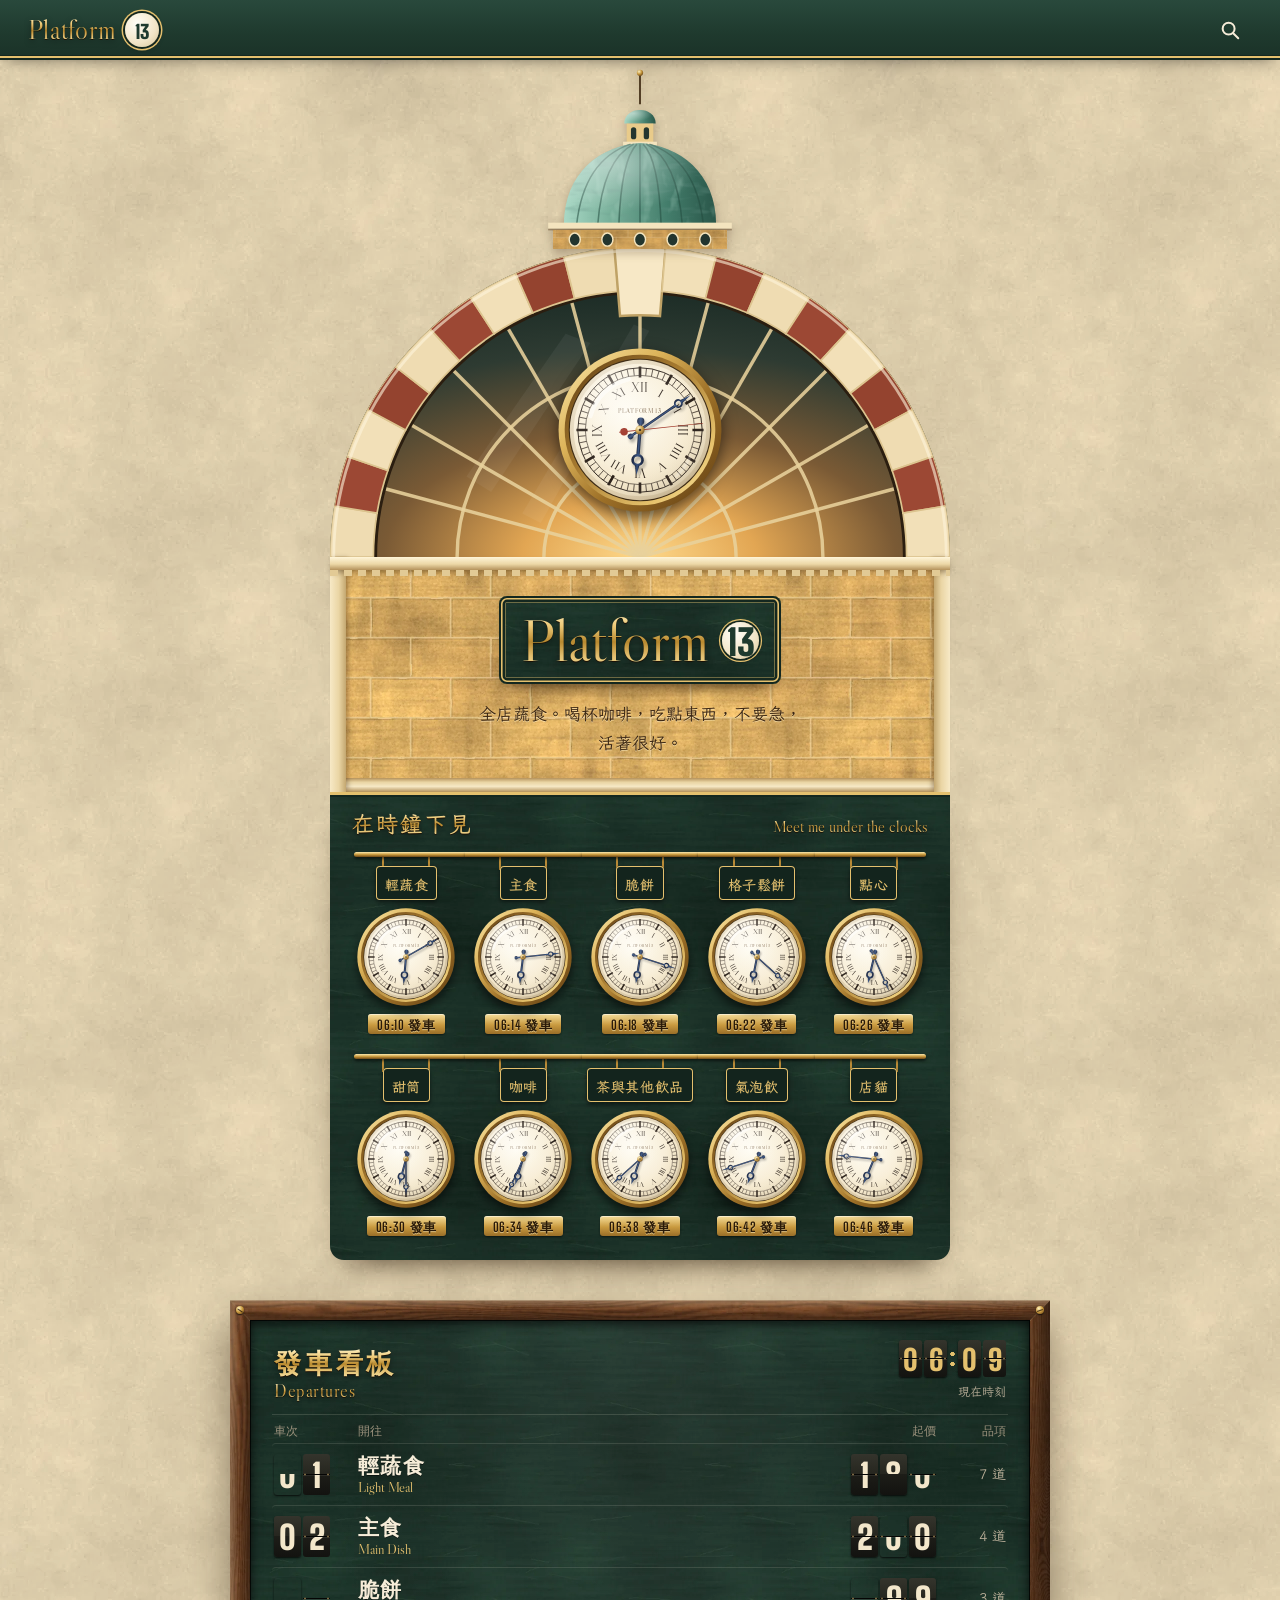
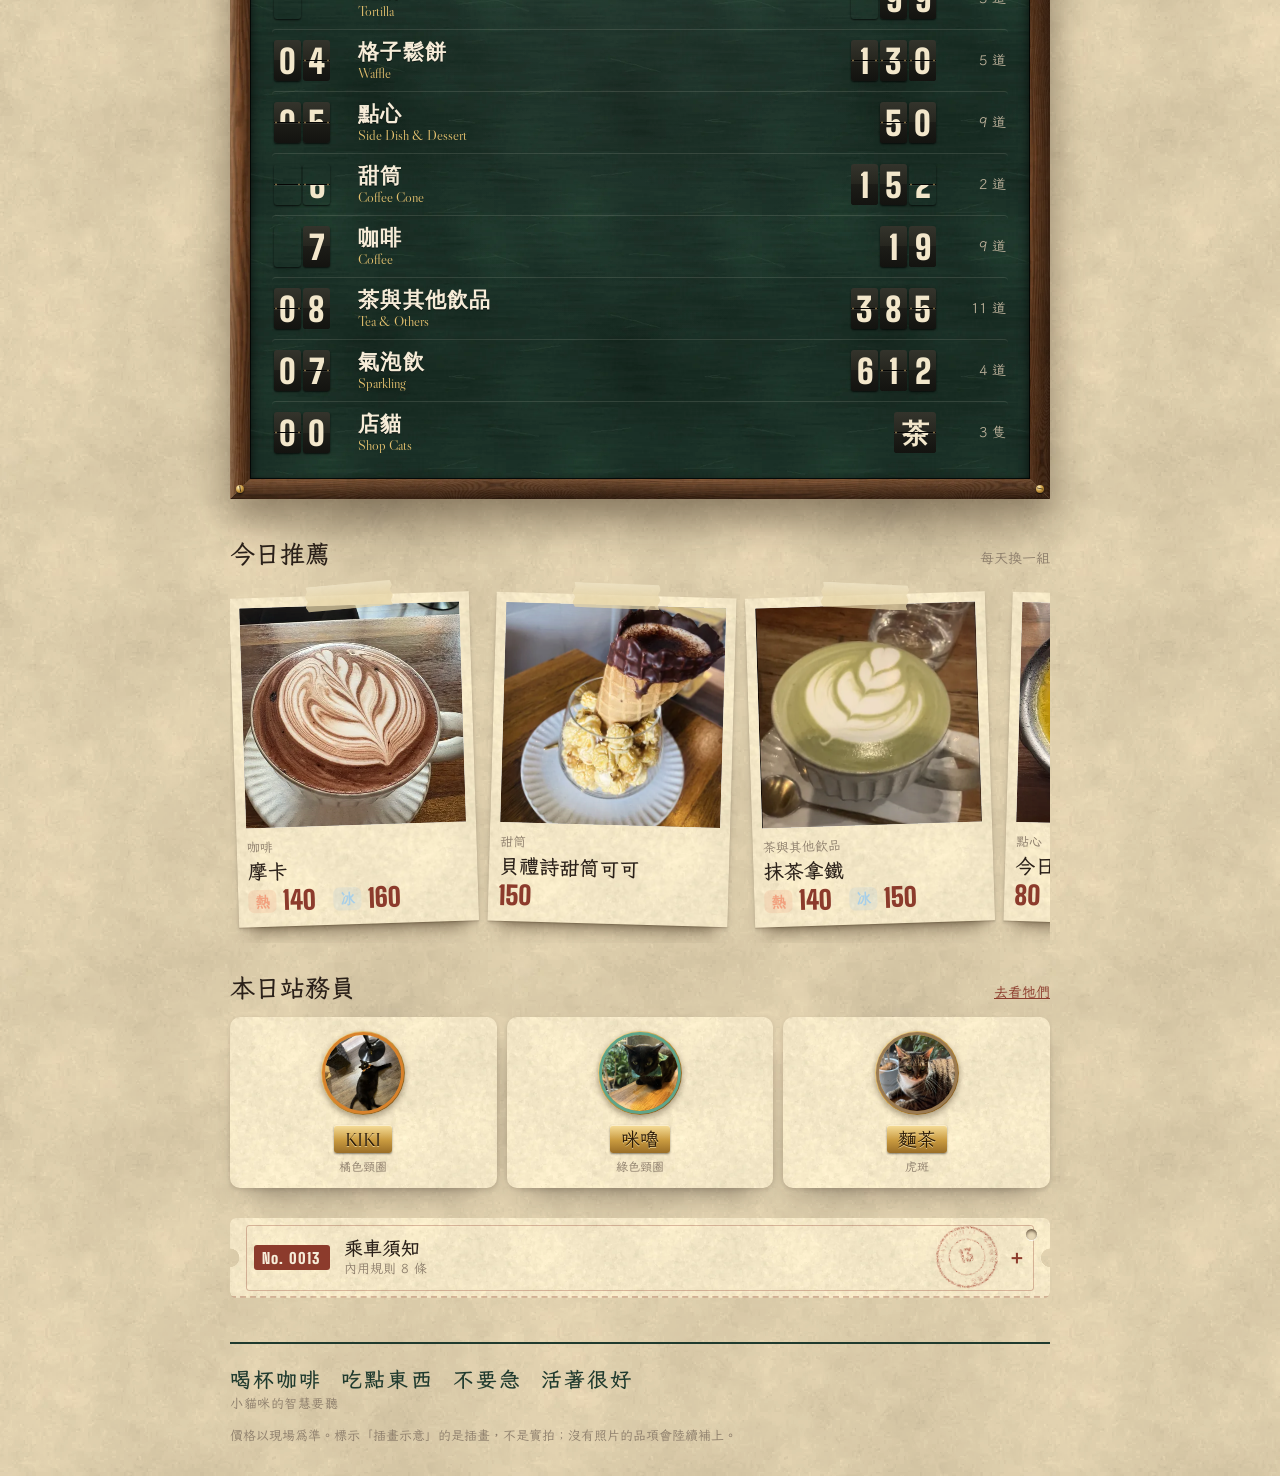
==== commit e8c7d3cc: "正式版改用樣板 C「時鐘下」 - 首頁換成時鐘下版本；第一版移到 /v1/，A、B 樣板保留 - /c/ 自動轉到首頁（保留 #/ 分類連結）  Co-Authored-By: Claude Opus" ====
--- a/index.html
+++ b/index.html
@@ -4,35 +4,80 @@
 <meta charset="utf-8">
 <meta name="viewport" content="width=device-width, initial-scale=1, viewport-fit=cover">
 <title>Platform 13｜菜單 Menu</title>
-<meta name="description" content="Platform 13 全蔬食咖啡店的線上菜單：輕蔬食、主食、脆餅、鬆餅、點心、咖啡、茶飲與氣泡飲，附照片與價格，還有三隻店貓。">
-<meta name="theme-color" content="#2b4a8a">
-<meta property="og:title" content="Platform 13｜菜單 Menu">
-<meta property="og:description" content="全店蔬食。喝杯咖啡，吃點東西，不要急，活著很好。">
-<meta property="og:image" content="assets/img/photos/strawberry-waffle.webp">
+<meta name="description" content="Platform 13 全蔬食咖啡店的線上菜單。">
+<meta name="theme-color" content="#1E3A2F">
 <link rel="icon" href="assets/img/icon.svg" type="image/svg+xml">
-<link rel="preload" href="assets/fonts/wenkai-400.woff2" as="font" type="font/woff2" crossorigin>
+<link rel="preload" href="assets/fonts/caslon-400.woff2" as="font" type="font/woff2" crossorigin>
+<link rel="preload" href="assets/fonts/wenkai-700.woff2" as="font" type="font/woff2" crossorigin>
 <link rel="stylesheet" href="assets/css/style.css">
 </head>
 <body>
+<svg class="defs" width="0" height="0" aria-hidden="true" focusable="false">
+  <defs>
+    <linearGradient id="brassA" x1="0" y1="0" x2="1" y2="1">
+      <stop offset="0" stop-color="#FCEBB0"/><stop offset=".32" stop-color="#DDB45A"/><stop offset=".6" stop-color="#9C6F27"/><stop offset="1" stop-color="#5E3C12"/>
+    </linearGradient>
+    <linearGradient id="brassB" x1="0" y1="0" x2="1" y2="1">
+      <stop offset="0" stop-color="#5E3C12"/><stop offset=".42" stop-color="#A77B30"/><stop offset=".78" stop-color="#E6C26C"/><stop offset="1" stop-color="#FAE6A6"/>
+    </linearGradient>
+    <linearGradient id="brassFlat" x1="0" y1="0" x2="0" y2="1">
+      <stop offset="0" stop-color="#F3D88E"/><stop offset=".5" stop-color="#C9973D"/><stop offset="1" stop-color="#8A6020"/>
+    </linearGradient>
+    <radialGradient id="dial" cx=".42" cy=".38" r=".72">
+      <stop offset="0" stop-color="#FFFCF2"/><stop offset=".55" stop-color="#F8EED7"/><stop offset=".86" stop-color="#ECDDBB"/><stop offset="1" stop-color="#D8C399"/>
+    </radialGradient>
+    <radialGradient id="glass" cx=".3" cy=".24" r=".9">
+      <stop offset="0" stop-color="#fff" stop-opacity=".42"/><stop offset=".32" stop-color="#fff" stop-opacity=".09"/><stop offset=".68" stop-color="#fff" stop-opacity="0"/><stop offset="1" stop-color="#2A1A08" stop-opacity=".22"/>
+    </radialGradient>
+    <linearGradient id="blued" x1="0" y1="0" x2="1" y2="0">
+      <stop offset="0" stop-color="#121B33"/><stop offset=".5" stop-color="#34507F"/><stop offset="1" stop-color="#121B33"/>
+    </linearGradient>
+    <radialGradient id="cap" cx=".35" cy=".3" r=".8">
+      <stop offset="0" stop-color="#FFF3C2"/><stop offset=".5" stop-color="#C99A3F"/><stop offset="1" stop-color="#5E3C12"/>
+    </radialGradient>
+    <linearGradient id="verdigris" x1="0" y1="0" x2="1" y2="0">
+      <stop offset="0" stop-color="#A9D8C5"/><stop offset=".3" stop-color="#78B09A"/><stop offset=".68" stop-color="#437D6B"/><stop offset="1" stop-color="#2A5649"/>
+    </linearGradient>
+    <radialGradient id="domeShine" cx=".3" cy=".25" r=".6">
+      <stop offset="0" stop-color="#fff" stop-opacity=".45"/><stop offset="1" stop-color="#fff" stop-opacity="0"/>
+    </radialGradient>
+    <radialGradient id="fan" cx=".5" cy="1" r="1">
+      <stop offset="0" stop-color="#FFD98A"/><stop offset=".22" stop-color="#E2A653"/><stop offset=".48" stop-color="#7A5A35"/><stop offset=".78" stop-color="#2E3B32"/><stop offset="1" stop-color="#1C2C26"/>
+    </radialGradient>
+    <pattern id="sandPat" patternUnits="userSpaceOnUse" width="80" height="60">
+      <image href="assets/img/tex/sandstone.webp" width="80" height="60" preserveAspectRatio="none"/>
+    </pattern>
+    <filter id="handShadow" x="-50%" y="-50%" width="200%" height="200%"><feGaussianBlur stdDeviation="1.15"/></filter>
+    <filter id="patina" x="0" y="0" width="100%" height="100%">
+      <feTurbulence type="fractalNoise" baseFrequency=".09 .045" numOctaves="3" seed="4" result="n"/>
+      <feColorMatrix in="n" type="matrix" values="0 0 0 0 .52  0 0 0 0 .78  0 0 0 0 .66  0 0 0 2.4 -1.3" result="lite"/>
+      <feTurbulence type="fractalNoise" baseFrequency=".05 .2" numOctaves="2" seed="11" result="n2"/>
+      <feColorMatrix in="n2" type="matrix" values="0 0 0 0 .14  0 0 0 0 .30  0 0 0 0 .25  0 0 0 2.4 -1.25" result="dark"/>
+      <feMerge result="spots"><feMergeNode in="dark"/><feMergeNode in="lite"/></feMerge>
+      <feComposite in="spots" in2="SourceGraphic" operator="in"/>
+    </filter>
+    <filter id="distress" x="-10%" y="-10%" width="120%" height="120%">
+      <feTurbulence type="fractalNoise" baseFrequency=".85" numOctaves="2" seed="7" result="n"/>
+      <feColorMatrix in="n" type="matrix" values="0 0 0 0 0  0 0 0 0 0  0 0 0 0 0  0 0 0 -2.6 1.75" result="m"/>
+      <feComposite in="SourceGraphic" in2="m" operator="in"/>
+    </filter>
+  </defs>
+</svg>
 <a class="skip" href="#view">跳到菜單內容</a>
+<div class="ambient" id="ambient" aria-hidden="true"></div>
 
-<header class="topbar" id="topbar">
-  <a class="wordmark" href="#/" aria-label="回到總覽">
-    <span class="wordmark-badge" aria-hidden="true">13</span>
-    <span class="wordmark-text"><b>Platform 13</b><small>全店蔬食・菜單</small></span>
-  </a>
+<header class="top" id="top">
+  <a class="logo" href="#/" aria-label="回到首頁"><span class="gilt">Platform</span><b>13</b></a>
   <button class="icon-btn" id="openSearch" type="button" aria-label="搜尋餐點或飲品">
     <svg viewBox="0 0 24 24" aria-hidden="true"><circle cx="10.5" cy="10.5" r="6.5"/><path d="M15.5 15.5 21 21"/></svg>
   </button>
 </header>
 
-<nav class="stops" id="stops" aria-label="菜單分類" hidden></nav>
-
 <main id="view" tabindex="-1"></main>
 
-<footer class="site-foot">
+<footer class="foot" id="foot">
   <p class="foot-quote" id="footQuote"></p>
-  <p class="foot-note">價格以現場為準。標示「插畫示意」的圖為插畫，實際餐點以現場為準；標示「照片準備中」的品項，照片會陸續補上。</p>
+  <p class="foot-note">價格以現場為準。標示「插畫示意」的是插畫，不是實拍；沒有照片的品項會陸續補上。</p>
 </footer>
 
 <div class="sheet-wrap" id="sheetWrap" hidden>
--- a/assets/css/style.css
+++ b/assets/css/style.css
@@ -1,464 +1,489 @@
-/* Platform 13 menu — paper, indigo stripes and station signs */
+/* Template C — 時鐘下: sandstone, verdigris and painted boards, after Flinders Street Station */
 @font-face { font-family: 'WenKai'; src: url(../fonts/wenkai-400.woff2) format('woff2'); font-weight: 400; font-display: swap; }
 @font-face { font-family: 'WenKai'; src: url(../fonts/wenkai-700.woff2) format('woff2'); font-weight: 700; font-display: swap; }
-@font-face { font-family: 'Overpass'; src: url(../fonts/overpass-600.woff2) format('woff2'); font-weight: 600; font-display: swap; }
-@font-face { font-family: 'Overpass'; src: url(../fonts/overpass-800.woff2) format('woff2'); font-weight: 800; font-display: swap; }
+@font-face { font-family: 'Shoulders'; src: url(../fonts/bigshoulders-700.woff2) format('woff2'); font-weight: 700; font-display: swap; }
+@font-face { font-family: 'Shoulders'; src: url(../fonts/bigshoulders-900.woff2) format('woff2'); font-weight: 900; font-display: swap; }
+@font-face { font-family: 'Caslon'; src: url(../fonts/caslon-400.woff2) format('woff2'); font-weight: 400; font-display: swap; }
 
 :root {
-  --paper: #ebe5da;
-  --paper-hi: #f6f2ea;
-  --board: #fcfbf7;
-  --ink: #2d2a26;
-  --ink-2: #69635a;
-  --ink-3: #958d81;
-  --hair: #d9d0c1;
-  --indigo: #2b4a8a;
-  --indigo-deep: #1f3566;
-  --indigo-soft: #dfe5f1;
-  --tile: #3f7d65;
-  --tile-soft: #dcebe3;
-  --kiki: #c96f1c;
-  --kiki-soft: #f6e3cd;
-  --shadow: 0 1px 0 rgba(255,255,255,.7) inset, 0 10px 24px -14px rgba(52, 40, 24, .45), 0 2px 4px rgba(52, 40, 24, .08);
+  --green: #1F3A2E;
+  --green-2: #2A4B3C;
+  --green-ink: #15261F;
+  --verdigris: #5E9C87;
+  --sand: #E8C47C;
+  --ochre: #C98E2F;
+  --gilt: #E4C06E;
+  --cream: #F6ECD8;
+  --paper: #EFE3C8;
+  --brick: #8C3B2C;
+  --wood: #6B4227;
+  --ink: #2A2019;
+  --ink-2: #5F5245;
+  --ink-3: #8C7D6B;
+  --line: rgba(42, 32, 25, .14);
+  --line-dark: rgba(246, 236, 216, .13);
+  --hot: #F2A07E;
+  --ice: #A8CFE8;
   --kai: 'WenKai', 'LXGW WenKai TC', 'Kaiti TC', 'BiauKai', 'DFKai-SB', serif;
   --sign: 'PingFang TC', 'Noto Sans TC', 'Microsoft JhengHei', 'Heiti TC', system-ui, sans-serif;
-  --latin: 'Overpass', 'Avenir Next', 'Segoe UI', system-ui, sans-serif;
-  --gutter: 16px;
-  --topbar: 56px;
-  --stops: 0px;
+  --tall: 'Shoulders', 'Oswald', 'Arial Narrow', sans-serif;
+  --old: 'Caslon', 'Baskerville', 'Georgia', serif;
+  --g: 16px;
+  --lift: 0 16px 30px -18px rgba(42, 32, 25, .6), 0 2px 5px rgba(42, 32, 25, .12);
 }
 
 * { box-sizing: border-box; }
-html { -webkit-text-size-adjust: 100%; scroll-padding-top: calc(var(--topbar) + var(--stops) + 8px); }
-body {
-  margin: 0;
-  background: var(--paper) url(../img/paper.webp) repeat;
-  background-size: 512px 512px;
-  color: var(--ink);
-  font-family: var(--kai);
-  font-size: 17px;
-  line-height: 1.6;
-  min-height: 100vh;
-  overflow-x: hidden;
-}
-body.locked { overflow: hidden; }
+html { -webkit-text-size-adjust: 100%; background: var(--paper); }
+body { margin: 0; color: var(--ink); font: 400 17px/1.6 var(--kai); min-height: 100vh; overflow-x: hidden;
+  background: var(--paper) url(../img/paper.webp) repeat; background-size: 512px; background-blend-mode: multiply; }
+body.locked, body.immersive { overflow: hidden; }
+body.immersive .top, body.immersive .foot { display: none; }
 img { display: block; max-width: 100%; }
 button { font: inherit; color: inherit; }
 a { color: inherit; }
-:focus-visible { outline: 3px solid var(--indigo); outline-offset: 2px; border-radius: 6px; }
-
-.skip { position: absolute; left: -999px; top: 8px; background: var(--board); padding: 8px 12px; z-index: 50; }
+:focus-visible { outline: 3px solid var(--ochre); outline-offset: 3px; border-radius: 8px; }
+.skip { position: absolute; left: -999px; top: 8px; background: var(--cream); padding: 8px 12px; z-index: 60; }
 .skip:focus { left: 8px; }
-
-/* ------------------------------------------------------------ top bar */
-.topbar {
-  position: sticky; top: 0; z-index: 20;
-  height: var(--topbar);
-  display: flex; align-items: center; justify-content: space-between;
-  padding: 0 var(--gutter);
-  padding-top: env(safe-area-inset-top);
-  background: rgba(235, 229, 218, .92);
-  backdrop-filter: saturate(1.2) blur(10px);
-  -webkit-backdrop-filter: saturate(1.2) blur(10px);
-  border-bottom: 1px solid rgba(45, 42, 38, .08);
-}
-.wordmark { display: flex; align-items: center; gap: 10px; text-decoration: none; }
-.wordmark-badge {
-  display: grid; place-items: center;
-  width: 34px; height: 34px; border-radius: 8px;
-  background: var(--indigo); color: #fff;
-  font: 800 17px/1 var(--latin); letter-spacing: -.02em;
-  padding-top: 2px;
-}
-.wordmark-text { display: flex; flex-direction: column; line-height: 1.1; }
-.wordmark-text b { font: 800 17px/1.1 var(--latin); letter-spacing: .01em; }
-.wordmark-text small { font: 400 12px/1.25 var(--kai); color: var(--ink-2); letter-spacing: .06em; }
-.icon-btn {
-  width: 44px; height: 44px; border: 0; border-radius: 50%;
-  background: transparent; display: grid; place-items: center; cursor: pointer;
-}
-.icon-btn:hover { background: rgba(43, 74, 138, .08); }
-.icon-btn svg, .search-bar svg { width: 22px; height: 22px; fill: none; stroke: currentColor; stroke-width: 2; stroke-linecap: round; }
-
-/* ------------------------------------------------------------ stop chips (category bar) */
-.stops {
-  position: sticky; top: var(--topbar); z-index: 19;
-  display: flex; gap: 6px; overflow-x: auto; scrollbar-width: none;
-  padding: 8px var(--gutter) 10px;
-  background: rgba(235, 229, 218, .94);
-  backdrop-filter: blur(10px); -webkit-backdrop-filter: blur(10px);
-  border-bottom: 1px solid rgba(45, 42, 38, .08);
-  scroll-snap-type: x proximity;
-}
-.stops::-webkit-scrollbar { display: none; }
-.stop {
-  flex: 0 0 auto; scroll-snap-align: center;
-  display: flex; align-items: center; gap: 6px;
-  min-height: 36px; padding: 4px 12px 4px 5px; border-radius: 999px;
-  border: 1px solid var(--hair); background: var(--paper-hi);
-  text-decoration: none; font: 700 15px/1 var(--sign); white-space: nowrap;
-}
-.stop .no { font: 800 11px/1 var(--latin); color: var(--indigo); background: var(--indigo-soft); border-radius: 999px; padding: 6px 6px 4px; }
-.stop[aria-current="page"] { background: var(--indigo); border-color: var(--indigo); color: #fff; }
-.stop[aria-current="page"] .no { background: rgba(255,255,255,.2); color: #fff; }
-
-/* ------------------------------------------------------------ station sign */
-.sign {
-  position: relative;
-  margin: 18px var(--gutter) 0;
-  background: var(--board);
-  border-radius: 10px;
-  box-shadow: var(--shadow);
-  padding: 18px 16px 0;
-  overflow: hidden;
-  text-align: center;
-}
-.sign::before, .sign::after { /* the two posts holding the board */
-  content: ''; position: absolute; top: 0; width: 8px; height: 8px; border-radius: 50%;
-  background: #c9c1b3; box-shadow: inset 0 1px 1px rgba(0,0,0,.25);
-  top: 8px;
-}
-.sign::before { left: 10px; } .sign::after { right: 10px; }
-.sign-no {
-  position: absolute; left: 14px; top: 26px;
-  display: grid; grid-template-rows: auto auto; place-items: center;
-  border: 2.5px solid var(--indigo); border-radius: 8px; background: #fff;
-  min-width: 46px; padding: 3px 4px 2px; line-height: 1;
-}
-.sign-no small { font: 800 10px/1 var(--latin); color: var(--indigo); letter-spacing: .04em; }
-.sign-no b { font: 800 22px/1.05 var(--latin); color: var(--ink); }
-.sign-name {
-  margin: 0;
-  font: 900 clamp(30px, 9vw, 44px)/1.15 var(--sign);
-  letter-spacing: .18em; text-indent: .18em;
-}
-.sign-name.long { letter-spacing: .06em; text-indent: .06em; font-size: clamp(26px, 7.4vw, 38px); }
-.sign-name.latin { font-family: var(--latin); font-weight: 800; letter-spacing: 0; text-indent: 0; }
-.sign-en { margin: 2px 0 14px; font: 600 15px/1.2 var(--latin); color: var(--ink-2); letter-spacing: .06em; }
-.sign-band {
-  position: relative; height: 12px; margin: 0 -16px;
-  background: var(--indigo);
-}
-.sign-band::after { /* you are here */
-  content: ''; position: absolute; left: 50%; top: 50%; width: 18px; height: 18px; border-radius: 50%;
-  transform: translate(-50%, -50%); background: #fff; border: 4px solid var(--indigo);
-}
-.sign-next {
-  display: grid; grid-template-columns: 1fr 1fr; gap: 8px;
-  padding: 8px 0 10px;
-}
-.sign-next a, .sign-next span {
-  display: flex; flex-direction: column; text-decoration: none;
-  min-height: 44px; justify-content: center; padding: 2px 4px;
-  font: 700 15px/1.25 var(--sign);
-}
-.sign-next small { font: 600 11px/1.2 var(--latin); color: var(--ink-2); }
-.sign-next .prev { align-items: flex-start; text-align: left; }
-.sign-next .next { align-items: flex-end; text-align: right; }
-.sign-next .prev b::before { content: '◀ '; color: var(--indigo); font-size: 12px; }
-.sign-next .next b::after { content: ' ▶'; color: var(--indigo); font-size: 12px; }
-.sign-next a:hover b { color: var(--indigo); }
-
-/* hero variant */
-.hero .sign { margin-top: 22px; padding-top: 22px; }
-.hero .sign-name { font-size: clamp(38px, 12vw, 58px); letter-spacing: .12em; }
-.hero .sign-name.latin { font-size: clamp(36px, 11vw, 56px); letter-spacing: 0; }
-.hero .sign-en { font-family: var(--kai); font-weight: 400; font-size: 17px; letter-spacing: .1em; }
-.hero-sub { margin: 4px 0 16px; font-size: 16px; color: var(--ink-2); }
-.hero-sub b { color: var(--ink); font-weight: 700; }
-
-.search-open {
-  display: flex; align-items: center; gap: 10px; width: calc(100% - 2 * var(--gutter));
-  margin: 16px var(--gutter) 0; min-height: 50px; padding: 0 16px;
-  border: 1.5px solid var(--hair); border-radius: 999px; background: var(--paper-hi);
-  color: var(--ink-3); font-size: 16px; text-align: left; cursor: pointer;
-}
-.search-open svg { width: 20px; height: 20px; fill: none; stroke: var(--ink-2); stroke-width: 2; stroke-linecap: round; flex: none; }
-
-/* ------------------------------------------------------------ line carousel (home) */
-.section-head { margin: 30px var(--gutter) 10px; display: flex; align-items: baseline; justify-content: space-between; gap: 12px; }
-.section-head h2 { margin: 0; font-size: 22px; font-weight: 700; }
-.section-head p { margin: 0; font-size: 14px; color: var(--ink-2); }
-.line {
-  position: relative;
-  display: flex; gap: 14px; overflow-x: auto; scroll-snap-type: x mandatory; scrollbar-width: none;
-  padding: 26px var(--gutter) 12px;
-  scroll-padding-inline: var(--gutter);
-}
-.line::-webkit-scrollbar { display: none; }
-.line-track { /* the rail behind the stops */
-  position: absolute; left: 0; top: 33px; height: 6px; background: var(--indigo); border-radius: 3px;
-  pointer-events: none;
-}
-.station {
-  position: relative; flex: 0 0 min(72vw, 270px); scroll-snap-align: start;
-  text-decoration: none; display: block;
-}
-.station::before { /* stop marker on the rail */
-  content: ''; position: absolute; left: 22px; top: -26px; width: 20px; height: 20px; border-radius: 50%;
-  background: #fff; border: 5px solid var(--indigo); box-sizing: border-box; z-index: 1;
-}
-.station-card { background: var(--board); border-radius: 12px; overflow: hidden; box-shadow: var(--shadow); }
-.station-img { position: relative; aspect-ratio: 4 / 3; background: #e2dacb; overflow: hidden; }
-.station-img img, .station-img .stripes { position: absolute; inset: 0; width: 100%; height: 100%; object-fit: cover; }
-.station-body { padding: 10px 14px 14px; display: grid; grid-template-columns: auto 1fr; gap: 2px 10px; align-items: baseline; }
-.station-no { grid-row: span 2; font: 800 13px/1 var(--latin); color: var(--indigo); padding-top: 4px; }
-.station-name { font: 800 20px/1.25 var(--sign); letter-spacing: .04em; }
-.station-meta { font: 600 13px/1.3 var(--latin); color: var(--ink-2); }
-.station-meta span { font-family: var(--kai); }
-.station:hover .station-card { transform: translateY(-2px); transition: transform .2s; }
-
-/* pattern for stops without a cover photo: the shop's teapot stripes */
-.stripes {
-  width: 100%; height: 100%;
-  background:
-    repeating-linear-gradient(90deg, transparent 0 14px, var(--indigo) 14px 22px, transparent 22px 34px, var(--indigo) 34px 37px, transparent 37px 52px),
-    #f8f7f2;
-  display: grid; place-items: center;
-}
-.stripes span {
-  font: 900 30px/1 var(--sign); letter-spacing: .2em; background: var(--board); color: var(--ink);
-  padding: 12px 10px 12px 18px; border-radius: 8px; box-shadow: var(--shadow);
-}
-
-/* ------------------------------------------------------------ cat pick + rules (home) */
+.ambient { position: fixed; inset: -60px; z-index: 0; background: center / cover no-repeat; filter: blur(48px) brightness(.4) sepia(.35); display: none; }
+
+/* ------------------------------------------------------------ utilities */
+.defs { position: absolute; width: 0; height: 0; overflow: hidden; }
+.sr { position: absolute; width: 1px; height: 1px; overflow: hidden; clip: rect(0 0 0 0); white-space: nowrap; }
+.gilt { color: var(--gilt); }
+@supports ((-webkit-background-clip: text) or (background-clip: text)) {
+  .gilt {
+    color: transparent;
+    background: linear-gradient(180deg, #FFF3C9 0%, #EECB7A 28%, #B8892F 52%, #E2BE6E 72%, #F8E6A8 100%);
+    -webkit-background-clip: text; background-clip: text;
+    filter: drop-shadow(0 1px 0 rgba(26, 16, 4, .95)) drop-shadow(0 2px 3px rgba(0, 0, 0, .35));
+  }
+}
+
+/* ------------------------------------------------------------ enamel sign bar */
+.top {
+  position: sticky; top: 0; z-index: 10; display: flex; align-items: center; justify-content: space-between;
+  height: 60px; padding: 0 var(--g); padding-top: env(safe-area-inset-top); color: var(--cream);
+  background: linear-gradient(#29493C, #1F3A2E 55%, #1A3127);
+  box-shadow: inset 0 -2px 0 #14271F, inset 0 -4px 0 var(--gilt), inset 0 -5px 0 #14271F, 0 6px 16px -8px rgba(0,0,0,.55);
+}
+.logo { display: flex; align-items: center; gap: 9px; text-decoration: none; }
+.logo span { font: 400 27px/1.1 var(--old); letter-spacing: .01em; }
+.logo b {
+  display: grid; place-items: center; width: 34px; height: 34px; border-radius: 50%; padding-top: 2px;
+  background: radial-gradient(circle at 35% 30%, #FFFDF6, #F2E5C7 60%, #D6C397); color: var(--green); font: 900 19px/1 var(--tall);
+  box-shadow: 0 0 0 2px #14271F, 0 0 0 3.5px var(--gilt), 0 2px 5px rgba(0,0,0,.55);
+}
+.icon-btn { width: 44px; height: 44px; border: 0; border-radius: 50%; background: transparent; display: grid; place-items: center; cursor: pointer; color: var(--cream); }
+.icon-btn:hover { background: rgba(255,255,255,.1); }
+.icon-btn svg, .search-bar svg { width: 22px; height: 22px; fill: none; stroke: currentColor; stroke-width: 2.2; stroke-linecap: round; }
+
+/* ------------------------------------------------------------ facade: dome, arch, tower clock */
+.facade { position: relative; z-index: 1; margin: 8px var(--g) 0; }
+.dome-wrap { position: relative; z-index: 1; display: flex; justify-content: center; margin-bottom: -2px; }
+.dome { display: block; width: min(62%, 290px); height: auto; filter: drop-shadow(0 4px 5px rgba(60, 40, 20, .28)); }
+.dome .ribs path { fill: none; stroke: #234B3F; stroke-opacity: .55; stroke-width: 1.3; }
+.arch { position: relative; max-width: 560px; margin: 0 auto; }
+.arch-head { position: relative; aspect-ratio: 2 / 1; border-radius: 9999px 9999px 0 0; overflow: hidden; background: #1C2C26; }
+.arch-svg { position: absolute; inset: 0; display: block; width: 100%; height: 100%; }
+.arch-svg .bars line, .arch-svg .bars path { fill: none; stroke: #E9D29C; stroke-width: 1.1; stroke-opacity: .88; }
+.arch-svg .recess { fill: none; stroke: #2B1E10; stroke-width: 2.4; }
+.arch-svg .vs { stroke: #DCC48F; stroke-width: .55; }
+.arch-svg .key { stroke: #BFA266; stroke-width: .8; }
+.arch-svg .lip { fill: none; stroke: #FFF6DC; stroke-opacity: .6; stroke-width: .9; }
+.tower { position: absolute; left: 50%; top: 59%; width: 27%; transform: translate(-50%, -50%); }
+.tower .clk { display: block; width: 100%; height: auto; filter: drop-shadow(0 6px 8px rgba(0, 0, 0, .6)); }
+
+.arch-body {
+  position: relative; padding: 0 30px; text-align: center;
+  background: #D9AE62 url(../img/tex/sandstone.webp) 0 0 / 320px 240px;
+  box-shadow: inset 0 -12px 18px -12px rgba(60, 35, 10, .4);
+}
+.arch-body::before, .arch-body::after {
+  content: ''; position: absolute; top: 0; bottom: 0; width: 16px;
+  background: linear-gradient(90deg, #F7E9C6, #EAD5A4 55%, #C3A770); box-shadow: 3px 0 5px -1px rgba(60, 35, 10, .38);
+}
+.arch-body::before { left: 0; }
+.arch-body::after { right: 0; transform: scaleX(-1); }
+.cornice { position: relative; z-index: 1; height: 13px; margin: 0 -30px; background: linear-gradient(#FFF5D8, #ECD7A6 55%, #B4925C); box-shadow: 0 4px 6px -2px rgba(60, 35, 10, .5); }
+.cornice::after { content: ''; position: absolute; left: 0; right: 0; bottom: -6px; height: 6px; background: repeating-linear-gradient(90deg, #E2CA95 0 8px, transparent 8px 14px); }
+.plaque {
+  display: inline-block; margin: 26px auto 0; padding: 10px 22px 9px; border-radius: 8px;
+  background: #1F3A2E url(../img/tex/paint.webp) 0 0 / 256px 256px;
+  box-shadow: inset 0 0 0 2px #14271F, inset 0 0 0 3.6px var(--gilt), inset 0 0 0 6px #14271F, inset 0 0 0 6.8px rgba(228, 192, 110, .55), 0 12px 18px -10px rgba(40, 24, 8, .85);
+}
+.plaque h1 { margin: 0; display: flex; align-items: center; gap: .22em; font: 400 clamp(36px, 10.4vw, 60px)/1.15 var(--old); white-space: nowrap; }
+.roundel {
+  display: inline-grid; place-items: center; width: 1.02em; height: 1.02em; border-radius: 50%; padding-top: .06em;
+  background: radial-gradient(circle at 35% 30%, #FFFDF6, #F2E5C7 60%, #D6C397); color: var(--green); font: 900 .6em/1 var(--tall);
+  box-shadow: 0 0 0 .05em #14271F, 0 0 0 .085em var(--gilt), 0 .06em .12em rgba(0, 0, 0, .6);
+}
+.lede { margin: 16px auto 0; max-width: 21em; font-size: 17px; line-height: 1.7; color: #3A2614; text-shadow: 0 1px 0 rgba(255, 240, 200, .55); }
+.lede span { white-space: nowrap; }
+.plinth { height: 14px; margin: 20px -30px 0; background: linear-gradient(#B4925C, #EAD5A4 30%, #F7E9C6 60%, #B4925C); }
+
+/* ------------------------------------------------------------ the row of clocks */
+.under {
+  position: relative; padding: 14px 0 20px; border-radius: 0 0 14px 14px; color: var(--cream);
+  background: #1F3A2E url(../img/tex/paint.webp) 0 0 / 256px 256px;
+  box-shadow: inset 0 3px 0 var(--gilt), inset 0 5px 0 #14271F, 0 18px 30px -18px rgba(40, 24, 8, .85);
+}
+.under-head { display: flex; align-items: baseline; justify-content: space-between; gap: 10px; padding: 4px 16px 0; }
+.under-head h2 { margin: 0; font: 700 22px/1.25 var(--kai); letter-spacing: .1em; }
+.under-head p { margin: 0; font: 400 16px/1.2 var(--old); }
+.clocks { overflow-x: auto; scroll-snap-type: x proximity; scrollbar-width: none; }
+.clocks::-webkit-scrollbar { display: none; }
+.track { position: relative; display: flex; width: max-content; padding: 26px 10px 2px; }
+.uclock { position: relative; flex: 0 0 108px; display: grid; justify-items: center; text-decoration: none; scroll-snap-align: start; }
+.uclock::after { content: ''; position: absolute; left: 0; right: 0; top: -14px; height: 5px; background: linear-gradient(#FCE9AE, #C99A3F 50%, #6B4615); box-shadow: 0 2px 3px rgba(0, 0, 0, .55); }
+.uclock:first-child::after { left: 6px; border-radius: 3px 0 0 3px; }
+.uclock:last-child::after { right: 6px; border-radius: 0 3px 3px 0; }
+.uclock::before { content: ''; position: absolute; top: -12px; left: 50%; width: 44px; height: 16px; transform: translateX(-50%); border-left: 2px solid #B98B37; border-right: 2px solid #B98B37; }
+.plate { position: relative; z-index: 1; padding: 4px 9px 3px; border-radius: 4px; background: #13241D; box-shadow: inset 0 0 0 1px var(--gilt), 0 2px 4px rgba(0, 0, 0, .55); white-space: nowrap; }
+.plate b { font: 700 14px/1.3 var(--kai); color: var(--gilt); letter-spacing: .04em; }
+.uclock .clk { display: block; width: 94px; height: 94px; margin-top: 7px; filter: drop-shadow(0 6px 5px rgba(0, 0, 0, .55)); transition: transform .3s ease; }
+.uclock:hover .clk { transform: rotate(-3deg); }
+.uclock .tag {
+  margin-top: 7px; padding: 3px 9px 1px; border-radius: 3px; color: #2A1A08; font: 700 13px/1.25 var(--tall); letter-spacing: .05em;
+  background: linear-gradient(#F7DF9B, #C99A3F 55%, #9A6E28); box-shadow: 0 1px 2px rgba(0, 0, 0, .5), inset 0 1px 0 rgba(255, 255, 255, .5); text-shadow: 0 1px 0 rgba(255, 235, 180, .6);
+}
+
+/* clock face details (inline SVG) */
+.clk .cr { fill: none; stroke: #2A2019; stroke-width: .7; }
+.clk .cr.thin { stroke-width: .45; }
+.clk .mt { fill: none; stroke: #2A2019; stroke-width: .55; }
+.clk .ht { fill: none; stroke: #2A2019; stroke-width: 1.9; }
+.clk .nums text { font: 400 8.6px 'Caslon', 'Baskerville', serif; fill: #2A2019; text-anchor: middle; }
+.clk .mk { font: 400 4.3px 'Caslon', 'Baskerville', serif; letter-spacing: .5px; fill: #6B5236; text-anchor: middle; }
+.clk .age { fill: none; stroke: #8A6A3A; stroke-opacity: .16; stroke-width: 3; }
+.clk .hs { fill: #000; opacity: .32; }
+.clk .hd { fill: url(#blued); }
+.clk .sec { fill: #9C2F21; transform-box: view-box; transform-origin: 60px 60px; animation: tick 60s steps(60, end) infinite; }
+@keyframes tick { to { transform: rotate(360deg); } }
+.clk .glint { fill: none; stroke: #fff; stroke-opacity: .55; stroke-width: 3; stroke-linecap: round; }
+.clk .glint.dim { stroke-opacity: .22; stroke-width: 2; }
+
+/* ------------------------------------------------------------ departure board: wood frame, painted panel, split flaps */
+.board { position: relative; z-index: 1; margin: 32px var(--g) 0; padding: 14px; filter: drop-shadow(0 22px 20px rgba(40, 24, 8, .45)); }
+.rail { position: absolute; display: block; }
+.rt { left: 0; right: 0; top: 0; height: 14px; clip-path: polygon(0 0, 100% 0, calc(100% - 14px) 100%, 14px 100%);
+  background: linear-gradient(rgba(255, 236, 200, .3), rgba(255, 236, 200, 0) 45%, rgba(0, 0, 0, .38)), url(../img/tex/wood-h.webp) 0 0 / 512px 64px; }
+.rb { left: 0; right: 0; bottom: 0; height: 14px; clip-path: polygon(14px 0, calc(100% - 14px) 0, 100% 100%, 0 100%);
+  background: linear-gradient(rgba(255, 236, 200, .1), rgba(0, 0, 0, .5)), url(../img/tex/wood-h.webp) 0 -30px / 512px 64px; }
+.rl { top: 0; bottom: 0; left: 0; width: 14px; clip-path: polygon(0 0, 100% 14px, 100% calc(100% - 14px), 0 100%);
+  background: linear-gradient(90deg, rgba(255, 236, 200, .26), rgba(255, 236, 200, 0) 45%, rgba(0, 0, 0, .36)), url(../img/tex/wood-v.webp) 0 0 / 64px 512px; }
+.rr { top: 0; bottom: 0; right: 0; width: 14px; clip-path: polygon(0 14px, 100% 0, 100% 100%, 0 calc(100% - 14px));
+  background: linear-gradient(90deg, rgba(0, 0, 0, .12), rgba(0, 0, 0, .46)), url(../img/tex/wood-v.webp) -24px 0 / 64px 512px; }
+.screw { position: absolute; z-index: 2; width: 8px; height: 8px; border-radius: 50%; background: radial-gradient(circle at 35% 30%, #FFF2C2, #C99A3F 48%, #5E3C12 100%); box-shadow: 0 1px 1.5px rgba(0, 0, 0, .75); }
+.screw::after { content: ''; position: absolute; left: 1px; right: 1px; top: 50%; height: 1.3px; margin-top: -.65px; background: rgba(40, 24, 8, .8); transform: rotate(var(--r)); }
+.s1 { left: 3px; top: 3px; --r: 35deg; } .s2 { right: 3px; top: 3px; --r: -20deg; } .s3 { left: 3px; bottom: 3px; --r: 80deg; } .s4 { right: 3px; bottom: 3px; --r: 12deg; }
+.board-in {
+  position: relative; padding: 16px 12px 12px; color: var(--cream);
+  background: radial-gradient(ellipse at 50% 0%, rgba(255, 255, 255, .06), transparent 60%), #1C3328 url(../img/tex/paint.webp) 0 0 / 256px 256px;
+  box-shadow: inset 0 3px 12px rgba(0, 0, 0, .8), inset 0 0 0 1px rgba(0, 0, 0, .75);
+}
+.board-top { display: flex; align-items: flex-end; justify-content: space-between; gap: 12px; padding: 0 2px 12px; border-bottom: 1px solid rgba(246, 236, 216, .14); }
+.board-top h2 { margin: 0; display: flex; flex-direction: column; align-items: flex-start; }
+.board-top h2 > span { font: 800 27px/1.15 var(--sign); letter-spacing: .14em; }
+.board-top h2 small { margin-top: 3px; font: 400 18px/1.1 var(--old); letter-spacing: .03em; }
+.now { display: grid; justify-items: end; gap: 5px; }
+.now small { font-size: 12px; color: #B9AE98; }
+.cols, .brow { display: grid; grid-template-columns: 46px 1fr 70px 40px; gap: 8px; align-items: center; }
+.cols { padding: 10px 2px 6px; font: 400 12px/1 var(--sign); color: #9C927D; }
+.cols span:nth-child(3), .cols span:nth-child(4) { text-align: right; }
+.brows { list-style: none; margin: 0; padding: 0; }
+.brow { padding: 9px 2px; border-top: 1px solid rgba(246, 236, 216, .12); text-decoration: none; min-height: 58px; border-radius: 4px; transition: background .15s; }
+.brow:hover { background: rgba(228, 192, 110, .08); }
+.dest { min-width: 0; display: flex; flex-direction: column; }
+.dest b { font: 700 18px/1.25 var(--sign); letter-spacing: .03em; color: #F6ECD8; text-shadow: 0 1px 0 rgba(0, 0, 0, .5); white-space: nowrap; }
+.dest small { font: 400 13px/1.2 var(--old); color: var(--gilt); white-space: nowrap; overflow: hidden; text-overflow: ellipsis; }
+.cnt { text-align: right; font-size: 14px; color: #B9AE98; }
+
+.flaps { display: inline-flex; }
+.flaps.price { justify-content: flex-end; }
+.fcs { display: inline-flex; align-items: center; gap: 2px; }
+.fc { position: relative; display: block; width: 21px; height: 32px; perspective: 170px; border-radius: 3px; box-shadow: 0 1px 2px rgba(0, 0, 0, .75); }
+.fc .h { position: absolute; left: 0; right: 0; height: 50%; overflow: hidden; backface-visibility: hidden; -webkit-backface-visibility: hidden; }
+.fc .h > span { position: absolute; left: 0; right: 0; height: 200%; display: grid; place-items: center; padding-top: 2px; color: #F3E7CB; font: 900 25px/1 'Shoulders', 'PingFang TC', 'Noto Sans TC', sans-serif; }
+.fc .h.t { top: 0; border-radius: 3px 3px 0 0; background: linear-gradient(#34342C, #26261F); }
+.fc .h.b { bottom: 0; border-radius: 0 0 3px 3px; background: linear-gradient(#1D1D18, #131310); }
+.fc .h.t > span { top: 0; }
+.fc .h.b > span { bottom: 0; }
+.fc::after { content: ''; position: absolute; left: 0; right: 0; top: 50%; z-index: 3; height: 1px; margin-top: -.5px; background: #050504; box-shadow: 0 1px 0 rgba(255, 255, 255, .07); }
+.fc::before { content: ''; position: absolute; left: 1px; right: 1px; top: 50%; z-index: 4; height: 3px; margin-top: -1.5px;
+  background: radial-gradient(circle at 1px 1.5px, #7A6640 .9px, transparent 1.2px), radial-gradient(circle at calc(100% - 1px) 1.5px, #7A6640 .9px, transparent 1.2px); }
+.fc .ft { z-index: 2; transform-origin: 50% 100%; animation: fold-t 72ms ease-in forwards; }
+.fc .fb { z-index: 2; transform-origin: 50% 0; transform: rotateX(90deg); animation: fold-b 72ms 72ms ease-out forwards; }
+@keyframes fold-t { to { transform: rotateX(-90deg); filter: brightness(.55); } }
+@keyframes fold-b { from { transform: rotateX(90deg); filter: brightness(1.5); } to { transform: rotateX(0); filter: brightness(1); } }
+.fc.wide { width: 34px; }
+.fc.wide .h > span { font-size: 21px; padding-top: 0; }
+.time .fc { width: 23px; height: 37px; }
+.time .fc .h > span { font-size: 29px; color: var(--gilt); }
+.colon { display: block; width: 7px; height: 20px; background: radial-gradient(circle at 50% 25%, var(--gilt) 2px, transparent 2.5px), radial-gradient(circle at 50% 75%, var(--gilt) 2px, transparent 2.5px); }
+
+/* ------------------------------------------------------------ picks (polaroids), cats, ticket */
+.sec-head { display: flex; align-items: baseline; justify-content: space-between; gap: 12px; margin: 0 var(--g); }
+.sec-head h2 { margin: 0; font: 700 25px/1.2 var(--kai); }
+.sec-head p, .sec-head a { margin: 0; font-size: 14px; color: var(--ink-3); }
+.sec-head a { color: var(--brick); }
+.picks { position: relative; z-index: 1; margin-top: 40px; }
+.pick-row { display: flex; gap: 18px; overflow-x: auto; scroll-snap-type: x mandatory; scrollbar-width: none; padding: 26px var(--g) 18px; scroll-padding-inline: var(--g); }
+.pick-row::-webkit-scrollbar { display: none; }
 .pick {
-  margin: 26px var(--gutter) 0; display: grid; grid-template-columns: 84px 1fr; gap: 14px; align-items: center;
-  background: var(--board); border-radius: 14px; padding: 14px; box-shadow: var(--shadow);
-}
-.pick img { width: 84px; height: 84px; border-radius: 50%; object-fit: cover; border: 3px solid var(--kiki); }
-.pick h3 { margin: 0; font-size: 19px; }
-.pick p { margin: 2px 0 10px; font-size: 15px; color: var(--ink-2); }
-.btn {
-  display: inline-flex; align-items: center; justify-content: center; gap: 8px;
-  min-height: 44px; padding: 0 18px; border-radius: 999px; border: 0; cursor: pointer;
-  background: var(--indigo); color: #fff; font: 700 15px/1 var(--sign); text-decoration: none;
-}
-.btn:hover { background: var(--indigo-deep); }
-.btn.ghost { background: transparent; color: var(--indigo); border: 1.5px solid var(--indigo); }
-
-.notice {
-  margin: 26px var(--gutter) 0; background: var(--board); border-radius: 14px; padding: 18px 18px 8px; box-shadow: var(--shadow);
-  border-top: 10px solid var(--indigo);
-}
-.notice h2 { margin: 0 0 4px; font-size: 21px; }
-.notice ol { margin: 0; padding: 0; list-style: none; counter-reset: r; }
-.notice li { position: relative; padding: 10px 0 10px 30px; border-top: 1px dashed var(--hair); font-size: 16px; line-height: 1.55; }
-.notice li:first-child { border-top: 0; }
-.notice li::before {
-  counter-increment: r; content: counter(r);
-  position: absolute; left: 0; top: 12px; width: 21px; height: 21px; border-radius: 50%;
-  background: var(--indigo-soft); color: var(--indigo); font: 800 12px/22px var(--latin); text-align: center;
-}
-
-/* ------------------------------------------------------------ category page */
-.cat-note {
-  margin: 14px var(--gutter) 0; display: flex; flex-wrap: wrap; gap: 8px; align-items: center;
-}
+  position: relative; flex: 0 0 min(62vw, 240px); scroll-snap-align: start; text-decoration: none; padding: 10px 10px 14px;
+  background: #FBF5E8 url(../img/tex/card.webp) 0 0 / 256px 256px; transform: rotate(var(--tilt));
+  box-shadow: 0 1px 1px rgba(40, 24, 8, .18), 0 3px 4px rgba(40, 24, 8, .12), 0 16px 18px -12px rgba(40, 24, 8, .55);
+}
+.pick::before {
+  content: ''; position: absolute; z-index: 2; top: -12px; left: 50%; width: 88px; height: 26px; transform: translateX(-50%) rotate(var(--tape));
+  background: linear-gradient(rgba(255, 255, 255, .28), rgba(255, 255, 255, 0) 60%), rgba(231, 214, 168, .74);
+  box-shadow: 0 1px 1.5px rgba(40, 24, 8, .2);
+  clip-path: polygon(2% 0, 98% 4%, 100% 22%, 97% 41%, 100% 62%, 97% 82%, 99% 100%, 3% 96%, 0 78%, 3% 58%, 0 38%, 3% 18%);
+}
+.pick-ph { position: relative; display: block; aspect-ratio: 1; overflow: hidden; background: #ddd; box-shadow: inset 0 0 0 1px rgba(0, 0, 0, .12); }
+.pick-ph img { position: absolute; inset: 0; width: 100%; height: 100%; object-fit: cover; filter: sepia(.14) saturate(1.04) contrast(1.02); }
+.pick-ph::after { content: ''; position: absolute; inset: 0; box-shadow: inset 0 0 30px rgba(60, 35, 10, .25); }
+.pick-info { display: flex; flex-direction: column; padding-top: 10px; }
+.pick-info small { font-size: 13px; color: var(--ink-3); }
+.pick-info b { font: 700 20px/1.3 var(--kai); }
+.pick .pp { margin-top: 4px; }
+.pick .p b { font-size: 26px; color: var(--brick); }
+
+.duty { position: relative; z-index: 1; margin-top: 30px; }
+.duty-row { display: grid; grid-template-columns: repeat(3, 1fr); gap: 10px; margin: 14px var(--g) 0; }
+.duty-cat { display: grid; justify-items: center; text-align: center; text-decoration: none; padding: 14px 6px 12px; border-radius: 10px; background: #FBF5E8 url(../img/tex/card.webp) 0 0 / 256px 256px; box-shadow: var(--lift); }
+.duty-ph { display: block; width: 84px; height: 84px; padding: 4px; border-radius: 50%; background: linear-gradient(135deg, #FCE9AE, #C99A3F 45%, #6B4615); box-shadow: 0 3px 6px rgba(40, 24, 8, .4); }
+.duty-ph img { width: 100%; height: 100%; border-radius: 50%; object-fit: cover; box-shadow: 0 0 0 3px var(--collar); }
+.nameplate {
+  margin-top: 10px; padding: 3px 11px 1px; border-radius: 3px; color: #2A1A08; font: 400 19px/1.25 'Caslon', 'WenKai', 'LXGW WenKai TC', serif;
+  background: linear-gradient(#F7DF9B, #C99A3F 55%, #9A6E28); box-shadow: 0 1px 2px rgba(0, 0, 0, .45), inset 0 1px 0 rgba(255, 255, 255, .5); text-shadow: 0 1px 0 rgba(255, 235, 180, .7);
+}
+.duty-cat small { margin-top: 4px; font-size: 12px; color: var(--ink-3); }
+
 .ticket {
-  display: inline-flex; align-items: center; gap: 8px;
-  padding: 7px 14px; border-radius: 6px; background: var(--kiki-soft); color: #7a3e08; font-size: 15px;
-  border: 1px dashed rgba(201, 111, 28, .5);
-}
-.swipe-hint { font-size: 13px; color: var(--ink-3); margin: 10px var(--gutter) 0; text-align: center; }
-
-.grid {
-  display: grid; grid-template-columns: repeat(2, minmax(0, 1fr)); gap: 14px 12px;
-  margin: 16px var(--gutter) 0;
-}
-.item {
-  display: flex; flex-direction: column; text-align: left; padding: 0; cursor: pointer;
-  background: var(--board); border: 0; border-radius: 12px; overflow: hidden; box-shadow: var(--shadow);
-}
-.item:hover { box-shadow: 0 1px 0 rgba(255,255,255,.7) inset, 0 14px 28px -14px rgba(52, 40, 24, .55), 0 2px 4px rgba(52, 40, 24, .08); }
-.thumb { position: relative; aspect-ratio: 4 / 3; background: #e4dccd; width: 100%; overflow: hidden; flex: none; }
-.thumb img, .thumb .placeholder { position: absolute; inset: 0; width: 100%; height: 100%; object-fit: cover; }
-.badge {
-  position: absolute; left: 8px; bottom: 8px;
-  font-size: 12px; line-height: 1; padding: 5px 8px 4px; border-radius: 999px;
-  background: rgba(252, 251, 247, .92); color: var(--ink-2);
-}
-.placeholder {
-  width: 100%; height: 100%; display: grid; place-items: center; align-content: center; gap: 6px;
-  color: var(--ink-3); font-size: 13px;
-  background:
-    radial-gradient(circle at 50% 46%, rgba(255,255,255,.75) 0 30%, transparent 31%),
-    repeating-linear-gradient(135deg, rgba(43,74,138,.05) 0 8px, transparent 8px 16px), #ece5d8;
-}
-.placeholder svg { width: 46px; height: 46px; fill: none; stroke: var(--ink-3); stroke-width: 1.6; stroke-linecap: round; stroke-linejoin: round; }
-.item-body { padding: 9px 11px 12px; display: flex; flex-direction: column; gap: 2px; flex: 1; }
-.item-zh { font-size: 17px; font-weight: 700; line-height: 1.35; }
-.item-en { font: 600 12px/1.35 var(--latin); color: var(--ink-2); }
-.item-foot { margin-top: auto; padding-top: 8px; display: flex; flex-wrap: wrap; align-items: baseline; gap: 4px 10px; }
-.price { font: 800 19px/1 var(--latin); letter-spacing: -.01em; }
-.price small { font: 400 12px/1 var(--kai); color: var(--ink-2); margin-right: 3px; }
-.price.text { font: 700 14px/1.3 var(--kai); color: #7a3e08; }
-.tags { display: flex; flex-wrap: wrap; gap: 4px; }
-.tag { font-size: 12px; line-height: 1; padding: 4px 7px 3px; border-radius: 999px; }
-.tag.decaf { background: var(--tile-soft); color: var(--tile); }
-.tag.season { background: var(--kiki-soft); color: #8a4510; }
-.tag.pot { background: var(--indigo-soft); color: var(--indigo); }
-
-.addons {
-  margin: 22px var(--gutter) 0; background: var(--paper-hi); border-radius: 14px; padding: 14px 16px;
-  border: 1.5px solid var(--hair);
-}
-.addons h3 { margin: 0; font-size: 19px; display: flex; justify-content: space-between; align-items: baseline; gap: 10px; }
-.addons h3 small { font: 600 12px/1.2 var(--latin); color: var(--ink-2); }
-.addons h3 .price { font-size: 18px; }
-.addons ul { list-style: none; margin: 8px 0 0; padding: 0; }
-.addons li { display: grid; grid-template-columns: 52px 1fr auto; gap: 10px; align-items: center; padding: 8px 0; border-top: 1px dashed var(--hair); }
-.addons li.noimg { grid-template-columns: 1fr auto; }
-.addons li img, .addons li .ph { width: 52px; height: 52px; border-radius: 8px; object-fit: cover; background: #e4dccd; }
-.addons li b { font-size: 16px; display: block; line-height: 1.3; }
-.addons li small { font: 600 12px/1.3 var(--latin); color: var(--ink-2); }
-.addons .meal { margin: 8px 0 0; font-size: 16px; }
-.addons .meal-en { margin: 2px 0 0; font: 600 12px/1.4 var(--latin); color: var(--ink-2); }
-.addons .foot { margin: 8px 0 0; font-size: 14px; color: var(--ink-2); }
-
-.next-stop { display: flex; justify-content: center; margin: 26px var(--gutter) 0; }
-
-/* ------------------------------------------------------------ cats */
-.cats { display: grid; gap: 18px; margin: 18px var(--gutter) 0; }
-.cat-card { background: var(--board); border-radius: 14px; overflow: hidden; box-shadow: var(--shadow); }
-.cat-card .ph { position: relative; aspect-ratio: 4 / 3; overflow: hidden; background: #e4dccd; }
-.cat-card .ph img { position: absolute; inset: 0; width: 100%; height: 100%; object-fit: cover; }
-.cat-body { padding: 12px 16px 16px; }
-.cat-name { display: flex; align-items: center; gap: 10px; font: 800 26px/1.2 var(--sign); }
-.collar { display: inline-flex; align-items: center; gap: 6px; font: 400 14px/1 var(--kai); color: var(--ink-2); }
-.collar i { width: 14px; height: 14px; border-radius: 50%; display: inline-block; box-shadow: inset 0 0 0 2px rgba(255,255,255,.5); }
-.bubble {
-  position: relative; margin: 12px 0 0; padding: 10px 14px; border-radius: 14px; background: var(--paper-hi);
-  border: 1.5px solid var(--hair); font-size: 17px;
-}
-.bubble::before {
-  content: ''; position: absolute; left: 22px; top: -9px; width: 14px; height: 14px; background: var(--paper-hi);
-  border-left: 1.5px solid var(--hair); border-top: 1.5px solid var(--hair); transform: rotate(45deg);
-}
-.cat-more { display: grid; grid-template-columns: 1fr 1fr; gap: 8px; padding: 0 16px 16px; }
-.cat-more img { width: 100%; border-radius: 10px; aspect-ratio: 1; object-fit: cover; }
-.wisdom {
-  margin: 22px var(--gutter) 0; padding: 22px 18px; border-radius: 14px; text-align: center;
-  background: var(--indigo); color: #fff;
-}
-.wisdom p { margin: 0; font-size: 22px; line-height: 1.7; letter-spacing: .12em; }
-.wisdom small { display: block; margin-top: 8px; font-size: 14px; opacity: .8; letter-spacing: .1em; }
-
-/* ------------------------------------------------------------ item sheet */
-.sheet-wrap, .search-wrap { position: fixed; inset: 0; z-index: 40; }
-.sheet-backdrop { position: absolute; inset: 0; background: rgba(32, 27, 20, .48); }
-.sheet {
-  position: absolute; left: 0; right: 0; bottom: 0; max-height: 92vh; overflow-y: auto; overscroll-behavior: contain;
-  background: var(--paper-hi); border-radius: 18px 18px 0 0; padding-bottom: calc(18px + env(safe-area-inset-bottom));
-  box-shadow: 0 -10px 40px rgba(0,0,0,.25);
-}
+  position: relative; z-index: 1; margin: 30px var(--g) 0; border-radius: 6px; background: #F8EAC4 url(../img/tex/card.webp) 0 0 / 256px 256px;
+  box-shadow: var(--lift);
+  -webkit-mask: radial-gradient(circle at 0 50%, transparent 9px, #000 9.5px) left / 51% 100% no-repeat, radial-gradient(circle at 100% 50%, transparent 9px, #000 9.5px) right / 51% 100% no-repeat;
+          mask: radial-gradient(circle at 0 50%, transparent 9px, #000 9.5px) left / 51% 100% no-repeat, radial-gradient(circle at 100% 50%, transparent 9px, #000 9.5px) right / 51% 100% no-repeat;
+}
+.ticket::before { content: ''; position: absolute; inset: 7px 16px; border: 1px solid rgba(140, 59, 44, .32); border-radius: 3px; pointer-events: none; }
+.ticket summary { position: relative; list-style: none; cursor: pointer; padding: 18px 24px; display: grid; grid-template-columns: auto 1fr auto; align-items: center; gap: 0 14px; font: 700 19px/1.3 var(--kai); border-bottom: 2px dashed rgba(140, 59, 44, .32); }
+.t-title { display: flex; flex-direction: column; }
+.ticket summary::-webkit-details-marker { display: none; }
+.t-no { font: 900 15px/1 var(--tall); letter-spacing: .08em; color: var(--cream); background: var(--brick); padding: 6px 8px 4px; border-radius: 3px; }
+.t-sub { font: 400 13px/1.3 var(--kai); color: var(--ink-3); }
+.ticket summary::after { content: '＋'; color: var(--brick); }
+.ticket[open] summary::after { content: '－'; }
+.t-hole { position: absolute; right: 13px; top: 11px; width: 11px; height: 11px; border-radius: 50%; background: #E6D7B5; box-shadow: inset 0 2px 3px rgba(40, 24, 8, .6), 0 1px 0 rgba(255, 255, 255, .7); }
+.stamp { position: absolute; right: 50px; top: 50%; width: 66px; height: 66px; margin-top: -33px; transform: rotate(-14deg); pointer-events: none; mix-blend-mode: multiply; opacity: .72; }
+.stamp circle { stroke: #A3352A; }
+.stamp text { fill: #A3352A; }
+.stamp .arc { font: 400 9.6px 'Caslon', 'WenKai', serif; letter-spacing: 1.1px; }
+.stamp .mid { font: 900 26px 'Shoulders', sans-serif; }
+.ticket ol { margin: 0; padding: 8px 26px 16px 48px; }
+.ticket li { padding: 7px 0; border-top: 1px dotted rgba(42, 32, 25, .25); font-size: 16px; line-height: 1.55; }
+.ticket li:first-child { border-top: 0; }
+
+.foot { position: relative; z-index: 1; margin: 44px var(--g) 0; padding: 20px 0 calc(30px + env(safe-area-inset-bottom)); border-top: 2px solid var(--green); }
+.foot-quote { margin: 0; font: 700 21px/1.5 var(--kai); letter-spacing: .1em; color: var(--green); }
+.foot-quote span { display: inline-block; white-space: nowrap; margin-right: .9em; }
+.foot-quote small { display: block; font: 400 13px/1.4 var(--kai); color: var(--ink-3); letter-spacing: .04em; }
+.foot-note { margin: 12px 0 0; font-size: 13px; color: var(--ink-3); }
+
+/* ------------------------------------------------------------ feed (full-screen photos) */
+.feed-wrap { position: fixed; inset: 0; z-index: 20; display: flex; flex-direction: column; background: var(--green-ink); color: var(--cream); }
+.feed-wrap.enter { animation: train-in .32s ease-out; }
+.feed-wrap.enter.from-left { animation-name: train-in-left; }
+@keyframes train-in { from { opacity: .3; transform: translateX(40px); } }
+@keyframes train-in-left { from { opacity: .3; transform: translateX(-40px); } }
+.feed-top { position: absolute; left: 0; right: 0; top: 0; z-index: 5; display: grid; grid-template-columns: auto 1fr auto; gap: 10px; align-items: center;
+  padding: calc(8px + env(safe-area-inset-top)) 10px 26px; background: linear-gradient(rgba(21, 18, 12, .7), transparent); pointer-events: none; }
+.feed-top > * { pointer-events: auto; }
+.back { display: inline-flex; align-items: center; gap: 2px; min-height: 40px; padding: 0 14px 0 8px; border-radius: 8px; background: linear-gradient(#29493C, #1A3127); box-shadow: inset 0 0 0 1px #14271F, inset 0 0 0 2.4px var(--gilt), 0 3px 8px rgba(0, 0, 0, .5); text-decoration: none; font: 700 15px/1 var(--sign); color: var(--cream); }
+.back svg { width: 22px; height: 22px; fill: none; stroke: currentColor; stroke-width: 2.4; stroke-linecap: round; stroke-linejoin: round; }
+.feed-title { text-align: center; line-height: 1.1; text-shadow: 0 1px 8px rgba(0,0,0,.6); }
+.feed-title b { display: block; font: 800 19px/1.2 var(--sign); letter-spacing: .12em; }
+.feed-title small { font: 400 14px/1 var(--old); color: var(--gilt); }
+.mode { min-height: 40px; padding: 0 16px; border-radius: 8px; border: 0; background: linear-gradient(#FBF1D8, #E9D7AE); color: var(--green); font: 700 15px/1 var(--sign); cursor: pointer; box-shadow: inset 0 0 0 1px #8A6A3A, 0 3px 8px rgba(0, 0, 0, .45); }
+.feed { flex: 1; overflow-y: auto; scroll-snap-type: y mandatory; overscroll-behavior: contain; scrollbar-width: none; outline: none; }
+.feed::-webkit-scrollbar { display: none; }
+.slide { position: relative; height: 100%; min-height: 100%; scroll-snap-align: start; scroll-snap-stop: always; overflow: hidden; background: var(--green-ink); }
+.media { position: absolute; inset: 0; }
+.media .m-img { position: absolute; inset: 0; width: 100%; height: 100%; object-fit: cover; opacity: 0; transition: opacity .25s; filter: sepia(.08); }
+.media .m-img.on { opacity: 1; }
+.media.illust { background: radial-gradient(circle at 50% 35%, #33503F, var(--green-ink) 70%); }
+.media.illust .m-img { inset: 84px 22px auto; height: auto; max-height: 50%; width: calc(100% - 44px); object-fit: contain; filter: none; box-shadow: 0 0 0 8px #FBF5E8, 0 30px 50px -16px rgba(0,0,0,.9); }
+.media.none { display: grid; place-items: center; background: radial-gradient(circle at 50% 30%, #2C4637, var(--green-ink) 70%); }
+.m-ph { display: grid; justify-items: center; gap: 10px; margin-bottom: 30%; color: #B9AE98; font-size: 15px; }
+.sleepy { width: 140px; fill: none; stroke: var(--cream); stroke-width: 2.6; stroke-linecap: round; stroke-linejoin: round; opacity: .85; }
+.segs { position: absolute; left: 12px; right: 12px; top: calc(66px + env(safe-area-inset-top)); z-index: 4; display: flex; gap: 4px; }
+.segs i { flex: 1; height: 3px; border-radius: 2px; background: rgba(255,255,255,.35); }
+.segs i.on { background: var(--cream); }
+.shade { position: absolute; inset: 35% 0 0; background: linear-gradient(transparent, rgba(21, 18, 12, .55) 30%, rgba(21, 18, 12, .95)); pointer-events: none; }
+.info { position: absolute; left: 0; right: 0; bottom: 0; z-index: 3; padding: 0 20px calc(26px + env(safe-area-inset-bottom)); pointer-events: none; }
+.info > * { pointer-events: auto; }
+.idx { margin: 0; font: 900 20px/1 var(--tall); color: var(--gilt); letter-spacing: .06em; }
+.idx span { margin-left: 6px; color: #B9AE98; font-weight: 700; }
+.info h2 { margin: 6px 0 0; font: 700 clamp(32px, 9.5vw, 46px)/1.15 var(--kai); text-shadow: 0 2px 18px rgba(0,0,0,.5); }
+.info .en { margin: 4px 0 0; font: 400 17px/1.3 var(--old); color: #E6DAC2; }
+.pp { display: flex; flex-wrap: wrap; gap: 4px 18px; margin-top: 12px; }
+.p { display: inline-flex; align-items: center; gap: 6px; }
+.p b { font: 900 46px/.95 var(--tall); color: var(--gilt); font-variant-numeric: tabular-nums; }
+.p i { font: 700 14px/1 var(--sign); font-style: normal; padding: 5px 7px 4px; border-radius: 6px; }
+.p.hot i { background: rgba(242, 160, 126, .2); color: var(--hot); }
+.p.ice i { background: rgba(168, 207, 232, .18); color: var(--ice); }
+.p.text { font: 700 18px/1.3 var(--kai); color: var(--gilt); }
+.tags { display: flex; flex-wrap: wrap; gap: 6px; margin-top: 12px; }
+.tag { font-size: 13px; line-height: 1; padding: 6px 10px 5px; border-radius: 999px; background: rgba(255,255,255,.13); }
+.tag.decaf { color: #A9E2C6; }
+.tag.season { color: var(--gilt); }
+.tag.pot { color: var(--ice); }
+.cap { margin: 10px 0 0; font-size: 14px; color: #CFC3AC; }
+.cap:empty { display: none; }
+.acts { display: flex; align-items: center; flex-wrap: wrap; gap: 10px; margin-top: 14px; }
+.more { min-height: 44px; padding: 0 18px; border-radius: 8px; border: 0; background: linear-gradient(rgba(41, 73, 60, .92), rgba(26, 49, 39, .92)); box-shadow: inset 0 0 0 1px #14271F, inset 0 0 0 2.4px var(--gilt); font: 700 15px/1 var(--sign); color: var(--cream); cursor: pointer; }
+.more:hover { background: var(--green); }
+.badge, .hint { font-size: 13px; color: #CFC3AC; }
+.badge { padding: 5px 10px; border-radius: 999px; background: rgba(255,255,255,.12); color: var(--cream); }
+.slide.cat .cat-name { font: 400 clamp(56px, 18vw, 92px)/.95 var(--old); }
+.slide.cat .collar { display: inline-flex; align-items: center; gap: 8px; margin: 10px 0 0; font-size: 16px; }
+.slide.cat .collar i { width: 14px; height: 14px; border-radius: 50%; background: var(--collar); }
+.slide.cat .says { margin: 14px 0 0; font: 700 22px/1.5 var(--kai); }
+
+.slide.end { display: grid; place-items: center; background: radial-gradient(circle at 50% 20%, #2D4B3B, var(--green-ink) 65%); }
+.end-in { width: 100%; padding: 90px 20px calc(30px + env(safe-area-inset-bottom)); display: grid; gap: 16px; max-height: 100%; overflow-y: auto; }
+.note { margin: 0; padding: 10px 14px; border-radius: 8px; background: rgba(228,192,110,.15); color: var(--gilt); font-size: 15px; }
+.addons { padding: 14px 16px; border-radius: 10px; background: #F8EAC4; color: var(--ink); }
+.addons h3 { margin: 0 0 4px; display: flex; align-items: baseline; gap: 8px; flex-wrap: wrap; font-size: 19px; }
+.addons h3 small { font: 400 14px/1 var(--old); color: var(--ink-3); }
+.addons h3 em, .addons li em { margin-left: auto; font: 900 24px/1 var(--tall); font-style: normal; color: var(--brick); }
+.addons ul { list-style: none; margin: 0; padding: 0; }
+.addons li { display: flex; align-items: center; gap: 12px; padding: 9px 0; border-top: 1px dotted rgba(42,32,25,.25); }
+.addons li b { display: block; font-size: 16px; line-height: 1.3; }
+.addons li small { font-size: 12px; color: var(--ink-3); }
+.meal { margin: 6px 0 0; font-size: 16px; }
+.meal-foot { margin: 6px 0 0; font-size: 14px; color: var(--ink-3); }
+.next-train { position: relative; display: block; height: 150px; border-radius: 6px; overflow: hidden; text-decoration: none; background: var(--green); box-shadow: 0 0 0 2px #14271F, 0 0 0 5px #C99A3F, 0 0 0 6px #6B4615, 0 14px 24px -10px rgba(0, 0, 0, .7); }
+.next-train img { position: absolute; inset: 0; width: 100%; height: 100%; object-fit: cover; filter: brightness(.5) sepia(.25); }
+.next-train span { position: absolute; left: 18px; bottom: 14px; display: flex; flex-direction: column; }
+.next-train small { font-size: 14px; color: var(--gilt); }
+.next-train b { font: 800 30px/1.15 var(--sign); letter-spacing: .1em; }
+.next-train em { font: 400 16px/1 var(--old); font-style: normal; color: #E6DAC2; }
+.to-board { justify-self: center; padding: 10px 16px; font-size: 15px; color: #CFC3AC; }
+.wisdom { margin: 0; text-align: center; font: 700 30px/1.7 var(--kai); letter-spacing: .14em; color: var(--gilt); }
+.wisdom small { display: block; margin-top: 8px; font-size: 15px; letter-spacing: .06em; color: #CFC3AC; }
+.pager { display: none; }
+
+/* list mode */
+.list { display: none; flex: 1; overflow-y: auto; padding: calc(76px + env(safe-area-inset-top)) var(--g) 40px; background: var(--paper); color: var(--ink); }
+.is-list .feed { display: none; }
+.is-list .list { display: block; }
+.is-list .feed-top { background: var(--green); padding-bottom: 10px; }
+.list .addons { margin-top: 18px; box-shadow: var(--lift); }
+.list .note { margin-bottom: 8px; background: #F8EAC4; color: var(--brick); }
+.lrow { width: 100%; display: grid; grid-template-columns: 76px 1fr auto; gap: 14px; align-items: center; padding: 10px 6px; border: 0; border-bottom: 1px dotted rgba(42,32,25,.3); background: transparent; text-align: left; cursor: pointer; }
+.lrow:hover { background: rgba(255,255,255,.4); }
+.lt { width: 76px; height: 76px; border-radius: 4px; overflow: hidden; background: var(--green); display: grid; place-items: center; box-shadow: 0 0 0 3px #FBF5E8, var(--lift); }
+.lt img { width: 100%; height: 100%; object-fit: cover; }
+.lt .sleepy { width: 52px; stroke-width: 3.5; opacity: .6; }
+.ln { min-width: 0; }
+.ln b { display: block; font: 700 18px/1.35 var(--kai); }
+.ln small { display: block; font: 400 14px/1.3 var(--old); color: var(--ink-3); }
+.ln .tags { margin-top: 6px; }
+.ln .tag { background: rgba(42,32,25,.08); }
+.ln .tag.decaf { color: #2C7353; } .ln .tag.season { color: #8A5A12; } .ln .tag.pot { color: #2D5C7A; }
+.lp { display: flex; flex-direction: column; align-items: flex-end; gap: 4px; }
+.lp .p b { font-size: 28px; color: var(--brick); }
+.lp .p i { font-size: 12px; padding: 3px 5px; }
+.lp .p.hot i { color: #A9432A; background: rgba(169,67,42,.1); }
+.lp .p.ice i { color: #2D5C7A; background: rgba(45,92,122,.1); }
+.lp .p.text { font-size: 13px; max-width: 6.5em; text-align: right; color: var(--brick); }
+
+/* ------------------------------------------------------------ item sheet: a paper ticket */
+.sheet-wrap, .search-wrap { position: fixed; inset: 0; z-index: 50; }
+.sheet-backdrop { position: absolute; inset: 0; background: rgba(21, 18, 12, .55); }
+.sheet { position: absolute; left: 0; right: 0; bottom: 0; max-height: 86vh; overflow-y: auto; overscroll-behavior: contain; color: var(--ink);
+  background: #F8EAC4 url(../img/tex/card.webp) 0 0 / 256px 256px; padding-bottom: calc(20px + env(safe-area-inset-bottom)); box-shadow: 0 -20px 50px rgba(0,0,0,.5);
+  -webkit-mask: radial-gradient(circle at 9px 0, transparent 5px, #000 5.5px) -9px 0 / 18px 100% repeat-x;
+          mask: radial-gradient(circle at 9px 0, transparent 5px, #000 5.5px) -9px 0 / 18px 100% repeat-x; }
+.sheet::before { content: ''; position: absolute; left: 12px; right: 12px; top: 14px; height: 0; border-top: 1px solid rgba(140, 59, 44, .3); }
 .sheet:focus { outline: none; }
-.sheet-close {
-  position: sticky; top: 10px; float: right; margin: 10px 10px -54px 0; z-index: 3;
-  width: 44px; height: 44px; border-radius: 50%; border: 0; cursor: pointer;
-  background: rgba(252, 251, 247, .94); box-shadow: 0 2px 8px rgba(0,0,0,.18);
-  display: grid; place-items: center;
-}
-.sheet-close svg { width: 20px; height: 20px; stroke: var(--ink); stroke-width: 2.2; stroke-linecap: round; }
-.grab { width: 44px; height: 5px; border-radius: 3px; background: rgba(45,42,38,.2); margin: 8px auto 0; }
-.gallery { display: flex; overflow-x: auto; scroll-snap-type: x mandatory; scrollbar-width: none; margin-top: 8px; }
-.gallery::-webkit-scrollbar { display: none; }
-.slide { flex: 0 0 100%; scroll-snap-align: center; }
-.slide .frame { position: relative; aspect-ratio: 4 / 3; background: #e4dccd; display: grid; place-items: center; overflow: hidden; }
-.slide .frame img { position: absolute; inset: 0; width: 100%; height: 100%; object-fit: contain; background: #e9e2d5; }
-.slide .frame.photo img { object-fit: cover; }
-.slide .frame.photo.tall img { object-fit: contain; }
-.slide .placeholder { min-height: 100%; font-size: 15px; }
-.slide .placeholder svg { width: 72px; height: 72px; }
-.dots { display: flex; justify-content: center; gap: 7px; margin-top: 10px; }
-.dots button { width: 9px; height: 9px; padding: 0; border-radius: 50%; border: 0; background: var(--hair); cursor: pointer; }
-.dots button[aria-current="true"] { background: var(--indigo); }
-.cap { margin: 8px var(--gutter) 0; font-size: 14px; color: var(--ink-2); text-align: center; min-height: 1.4em; }
-.sheet-body { padding: 8px 20px 4px; }
-.sheet-body h2 { margin: 8px 0 0; font-size: 26px; line-height: 1.3; }
-.sheet-en { margin: 2px 0 0; font: 600 14px/1.4 var(--latin); color: var(--ink-2); }
-.sheet-price { display: flex; flex-wrap: wrap; gap: 10px; margin: 14px 0 0; }
-.pp { display: flex; align-items: baseline; gap: 8px; padding: 8px 14px; border-radius: 10px; background: var(--board); border: 1.5px solid var(--hair); }
-.pp small { font-size: 14px; color: var(--ink-2); }
-.pp b { font: 800 24px/1 var(--latin); }
-.pp.hot small::before { content: ''; display: inline-block; width: 8px; height: 8px; border-radius: 50%; background: #c8553d; margin-right: 6px; vertical-align: 1px; }
-.pp.ice small::before { content: ''; display: inline-block; width: 8px; height: 8px; border-radius: 50%; background: #5a8fc4; margin-right: 6px; vertical-align: 1px; }
-.pp.text b { font: 700 18px/1.3 var(--kai); color: #7a3e08; }
-.sheet-tags { margin-top: 12px; }
-.sheet-notes { list-style: none; margin: 16px 0 0; padding: 0; }
-.sheet-notes li { padding: 9px 0; border-top: 1px dashed var(--hair); font-size: 15px; display: flex; justify-content: space-between; gap: 12px; }
-.sheet-notes li span:last-child { font: 800 15px/1.4 var(--latin); white-space: nowrap; }
-.sheet-kind { margin: 16px 0 0; font-size: 13px; color: var(--ink-3); }
-.sheet-nav { display: flex; justify-content: space-between; gap: 10px; margin: 18px 0 0; }
-.sheet-nav .btn { flex: 1; min-width: 0; }
-.sheet-nav .btn span { overflow: hidden; text-overflow: ellipsis; white-space: nowrap; }
+.sheet-close { position: sticky; top: 22px; float: right; margin: 22px 12px -66px 0; z-index: 2; width: 44px; height: 44px; border-radius: 50%; border: 0; background: rgba(42,32,25,.08); display: grid; place-items: center; cursor: pointer; }
+.sheet-close svg { width: 20px; height: 20px; stroke: var(--ink); stroke-width: 2.4; stroke-linecap: round; }
+.grab { width: 44px; height: 5px; border-radius: 3px; background: rgba(42,32,25,.2); margin: 24px auto 0; }
+.sheet-body { padding: 10px 20px 0; }
+.sheet-cat { display: inline-block; margin: 4px 0 0; padding: 3px 8px 2px; border-radius: 3px; background: var(--brick); color: var(--cream); font: 700 13px/1.3 var(--kai); letter-spacing: .06em; }
+.sheet-body h2 { margin: 2px 0 0; font: 700 30px/1.25 var(--kai); }
+.sheet-en { margin: 2px 0 0; font: 400 17px/1.3 var(--old); color: var(--ink-2); }
+.sheet .p b { color: var(--brick); }
+.sheet .p.hot i { color: #A9432A; background: rgba(169,67,42,.1); }
+.sheet .p.ice i { color: #2D5C7A; background: rgba(45,92,122,.1); }
+.sheet .p.text { color: var(--brick); }
+.sheet .tag { background: rgba(42,32,25,.08); }
+.sheet .tag.decaf { color: #2C7353; } .sheet .tag.season { color: #8A5A12; } .sheet .tag.pot { color: #2D5C7A; }
+.thumbs { display: flex; gap: 12px; overflow-x: auto; margin: 16px -20px 0; padding: 4px 20px 8px; scrollbar-width: none; }
+.thumbs figure { margin: 0; flex: 0 0 62%; padding: 8px 8px 10px; background: #FBF5E8 url(../img/tex/card.webp) 0 0 / 256px 256px; box-shadow: 0 1px 1px rgba(40, 24, 8, .18), 0 12px 14px -10px rgba(40, 24, 8, .5); }
+.thumbs img { filter: sepia(.12) saturate(1.04); }
+.thumbs img { width: 100%; aspect-ratio: 4 / 3; object-fit: cover; }
+.thumbs figcaption { margin-top: 6px; font-size: 13px; color: var(--ink-2); }
+.notes { list-style: none; margin: 16px 0 0; padding: 0; }
+.notes li { display: flex; justify-content: space-between; gap: 12px; padding: 10px 0; border-top: 1px dotted rgba(42,32,25,.3); font-size: 15px; }
+.notes li span:last-child { font: 900 20px/1 var(--tall); color: var(--brick); white-space: nowrap; }
+.kind { margin: 14px 0 0; font-size: 13px; color: var(--ink-3); }
 
 /* ------------------------------------------------------------ search */
-.search {
-  position: absolute; inset: 0; background: var(--paper); display: flex; flex-direction: column;
-  padding-top: env(safe-area-inset-top);
-}
-.search-bar { display: flex; align-items: center; gap: 10px; padding: 10px var(--gutter); border-bottom: 1px solid var(--hair); background: var(--paper-hi); }
-.search-bar input {
-  flex: 1; min-width: 0; height: 46px; border: 0; background: transparent; font: 400 17px/1.2 var(--kai); color: var(--ink);
-  outline: none;
-}
-.search-bar input::-webkit-search-cancel-button { -webkit-appearance: none; }
-.text-btn { border: 0; background: none; color: var(--indigo); font: 700 16px/1 var(--sign); min-height: 44px; padding: 0 6px; cursor: pointer; }
-.search-hints { display: flex; flex-wrap: wrap; gap: 8px; padding: 12px var(--gutter) 4px; }
-.search-hints button { border: 1px solid var(--hair); background: var(--paper-hi); border-radius: 999px; min-height: 36px; padding: 0 14px; font-size: 15px; cursor: pointer; }
-.search-results { flex: 1; overflow-y: auto; padding: 4px var(--gutter) 30px; }
-.result-group h3 { margin: 18px 0 6px; font: 700 14px/1.2 var(--sign); color: var(--indigo); }
-.result {
-  width: 100%; display: grid; grid-template-columns: 64px 1fr auto; gap: 12px; align-items: center; text-align: left;
-  padding: 8px; border: 0; border-radius: 10px; background: transparent; cursor: pointer;
-}
-.result:hover { background: var(--paper-hi); }
-.result .rt { position: relative; width: 64px; height: 48px; border-radius: 8px; overflow: hidden; background: #e4dccd; }
-.result .rt img { width: 100%; height: 100%; object-fit: cover; }
-.result .rt .placeholder svg { width: 22px; height: 22px; }
-.result b { display: block; font-size: 16px; line-height: 1.35; }
-.result small { font: 600 12px/1.3 var(--latin); color: var(--ink-2); }
-.result .rp { font: 800 15px/1.2 var(--latin); text-align: right; }
-.result mark { background: #f8e1a8; color: inherit; border-radius: 3px; padding: 0 1px; }
-.empty { margin: 40px 0; text-align: center; color: var(--ink-2); font-size: 16px; }
-
-/* ------------------------------------------------------------ footer */
-.site-foot { margin: 40px var(--gutter) 0; padding: 20px 0 calc(34px + env(safe-area-inset-bottom)); border-top: 1px solid var(--hair); color: var(--ink-2); }
-.foot-quote { margin: 0; font-size: 18px; color: var(--ink); letter-spacing: .08em; }
-.foot-quote small { display: block; font-size: 13px; color: var(--ink-2); letter-spacing: .04em; }
-.foot-note { margin: 12px 0 0; font-size: 13px; line-height: 1.6; }
-
-/* ------------------------------------------------------------ motion */
-.view-enter { animation: slide-in .28s ease-out; }
-.view-enter.from-left { animation-name: slide-in-left; }
-@keyframes slide-in { from { opacity: 0; transform: translateX(26px); } to { opacity: 1; transform: none; } }
-@keyframes slide-in-left { from { opacity: 0; transform: translateX(-26px); } to { opacity: 1; transform: none; } }
-.sheet-wrap:not([hidden]) .sheet { animation: sheet-up .28s cubic-bezier(.2,.8,.2,1); }
-.sheet-wrap:not([hidden]) .sheet-backdrop { animation: fade .2s ease-out; }
-@keyframes sheet-up { from { transform: translateY(40%); opacity: .4; } to { transform: none; opacity: 1; } }
-@keyframes fade { from { opacity: 0; } to { opacity: 1; } }
-.paw { animation: paw .6s ease-in-out 2; display: inline-block; }
-@keyframes paw { 50% { transform: rotate(-14deg) translateY(-2px); } }
-@media (prefers-reduced-motion: reduce) {
-  *, *::before, *::after { animation: none !important; transition: none !important; scroll-behavior: auto !important; }
-}
+.search { position: absolute; inset: 0; display: flex; flex-direction: column; background: var(--paper); padding-top: env(safe-area-inset-top); }
+.search-bar { display: flex; align-items: center; gap: 10px; padding: 10px var(--g); background: var(--green); color: var(--cream); box-shadow: inset 0 -3px 0 var(--gilt); }
+.search-bar input { flex: 1; min-width: 0; height: 48px; border: 0; background: transparent; color: var(--cream); font: 400 18px/1.2 var(--kai); outline: none; }
+.search-bar input::placeholder { color: #A9B7A9; }
+.text-btn { border: 0; background: none; color: var(--gilt); font: 700 16px/1 var(--sign); min-height: 44px; padding: 0 6px; cursor: pointer; }
+.search-hints { display: flex; flex-wrap: wrap; gap: 8px; padding: 14px var(--g) 4px; }
+.search-hints button { min-height: 38px; padding: 0 15px; border-radius: 999px; border: 1.5px solid rgba(42,32,25,.2); background: var(--cream); font: 400 16px/1 var(--kai); cursor: pointer; }
+.search-results { flex: 1; overflow-y: auto; padding: 4px var(--g) 30px; }
+.rgroup h3 { display: flex; align-items: center; gap: 10px; margin: 20px 0 4px; font: 700 16px/1.2 var(--sign); letter-spacing: .08em; }
+.rgroup h3 span { font: 900 18px/1 var(--tall); color: var(--brick); }
+.empty { margin: 40px 0; text-align: center; color: var(--ink-2); }
 
 /* ------------------------------------------------------------ larger screens */
-@media (min-width: 640px) {
-  :root { --gutter: 28px; }
-  .grid { grid-template-columns: repeat(3, minmax(0, 1fr)); gap: 18px; }
-  .cats { grid-template-columns: repeat(2, minmax(0, 1fr)); }
-  .station { flex-basis: 260px; }
-}
-@media (min-width: 900px) {
-  main, .site-foot, .stops-inner { max-width: 1040px; margin-left: auto; margin-right: auto; }
-  .site-foot { margin-top: 48px; }
-  .grid { grid-template-columns: repeat(4, minmax(0, 1fr)); }
-  .cats { grid-template-columns: repeat(3, minmax(0, 1fr)); }
-  .sheet { left: 50%; right: auto; bottom: 50%; width: min(720px, 92vw); border-radius: 18px; transform: translate(-50%, 50%); max-height: 90vh; }
-  .sheet-wrap:not([hidden]) .sheet { animation: none; }
-  .grab { display: none; }
-  .search { left: 50%; right: auto; width: min(720px, 100vw); transform: translateX(-50%); box-shadow: 0 0 60px rgba(0,0,0,.25); }
-  .search-wrap { background: rgba(32, 27, 20, .48); }
-}
+@media (min-width: 720px) {
+  :root { --g: 28px; }
+  .facade, .board, .picks, .duty, .ticket, .foot { max-width: 820px; margin-left: auto; margin-right: auto; }
+  .board { margin-top: 40px; padding: 20px; }
+  .rt, .rb { height: 20px; } .rl, .rr { width: 20px; }
+  .rt { clip-path: polygon(0 0, 100% 0, calc(100% - 20px) 100%, 20px 100%); }
+  .rb { clip-path: polygon(20px 0, calc(100% - 20px) 0, 100% 100%, 0 100%); }
+  .rl { clip-path: polygon(0 0, 100% 20px, 100% calc(100% - 20px), 0 100%); }
+  .rr { clip-path: polygon(0 20px, 100% 0, 100% 100%, 0 calc(100% - 20px)); }
+  .s1, .s3 { left: 6px; } .s2, .s4 { right: 6px; } .s1, .s2 { top: 6px; } .s3, .s4 { bottom: 6px; }
+  .board-in { padding: 20px 22px 16px; }
+  .arch { max-width: 620px; }
+  .under { max-width: 620px; margin: 0 auto; }
+  .under-head { padding: 4px 22px 0; }
+  .clocks { overflow: visible; }
+  .track { display: grid; grid-template-columns: repeat(5, 1fr); row-gap: 34px; width: auto; padding: 28px 18px 4px; }
+  .uclock:nth-child(5n+1)::after { left: 6px; border-radius: 3px 0 0 3px; }
+  .uclock:nth-child(5n)::after { right: 6px; border-radius: 0 3px 3px 0; }
+  .uclock .clk { width: 100px; height: 100px; }
+  .picks .sec-head, .duty .sec-head { margin: 0; }
+  .pick-row { padding-left: 4px; padding-right: 4px; }
+  .duty-row { margin: 14px 0 0; }
+  .cols, .brow { grid-template-columns: 74px 1fr 100px 60px; gap: 10px; }
+  .dest b { font-size: 21px; letter-spacing: .06em; }
+  .dest small { font-size: 14px; }
+  .fc { width: 27px; height: 41px; }
+  .fc .h > span { font-size: 33px; }
+  .fc.wide { width: 42px; }
+  .fc.wide .h > span { font-size: 27px; }
+  .ambient { display: block; }
+  .feed-wrap { left: 50%; right: auto; width: 480px; transform: translateX(-50%); box-shadow: 0 0 0 6px var(--wood), 0 0 80px rgba(0,0,0,.6); background: transparent; }
+  .feed-wrap.enter { animation-name: fade-in; }
+  @keyframes fade-in { from { opacity: 0; } }
+  .pager { display: block; }
+  .pager button { position: fixed; top: 50%; z-index: 6; width: 52px; height: 52px; margin-top: -26px; border-radius: 50%; border: 0; background: var(--green); box-shadow: 0 0 0 2px var(--gilt); color: var(--cream); font: 900 30px/1 var(--tall); cursor: pointer; }
+  .pager button[data-cat="-1"] { left: -82px; }
+  .pager button[data-cat="1"] { right: -82px; }
+  .sheet { left: 50%; right: auto; width: min(560px, 92vw); transform: translateX(-50%); }
+  .search { left: 50%; right: auto; width: min(640px, 100vw); transform: translateX(-50%); box-shadow: 0 0 60px rgba(0,0,0,.4); }
+  .search-wrap { background: rgba(21,18,12,.55); }
+}
+@media (prefers-reduced-motion: reduce) { *, *::before, *::after { animation: none !important; transition: none !important; } }
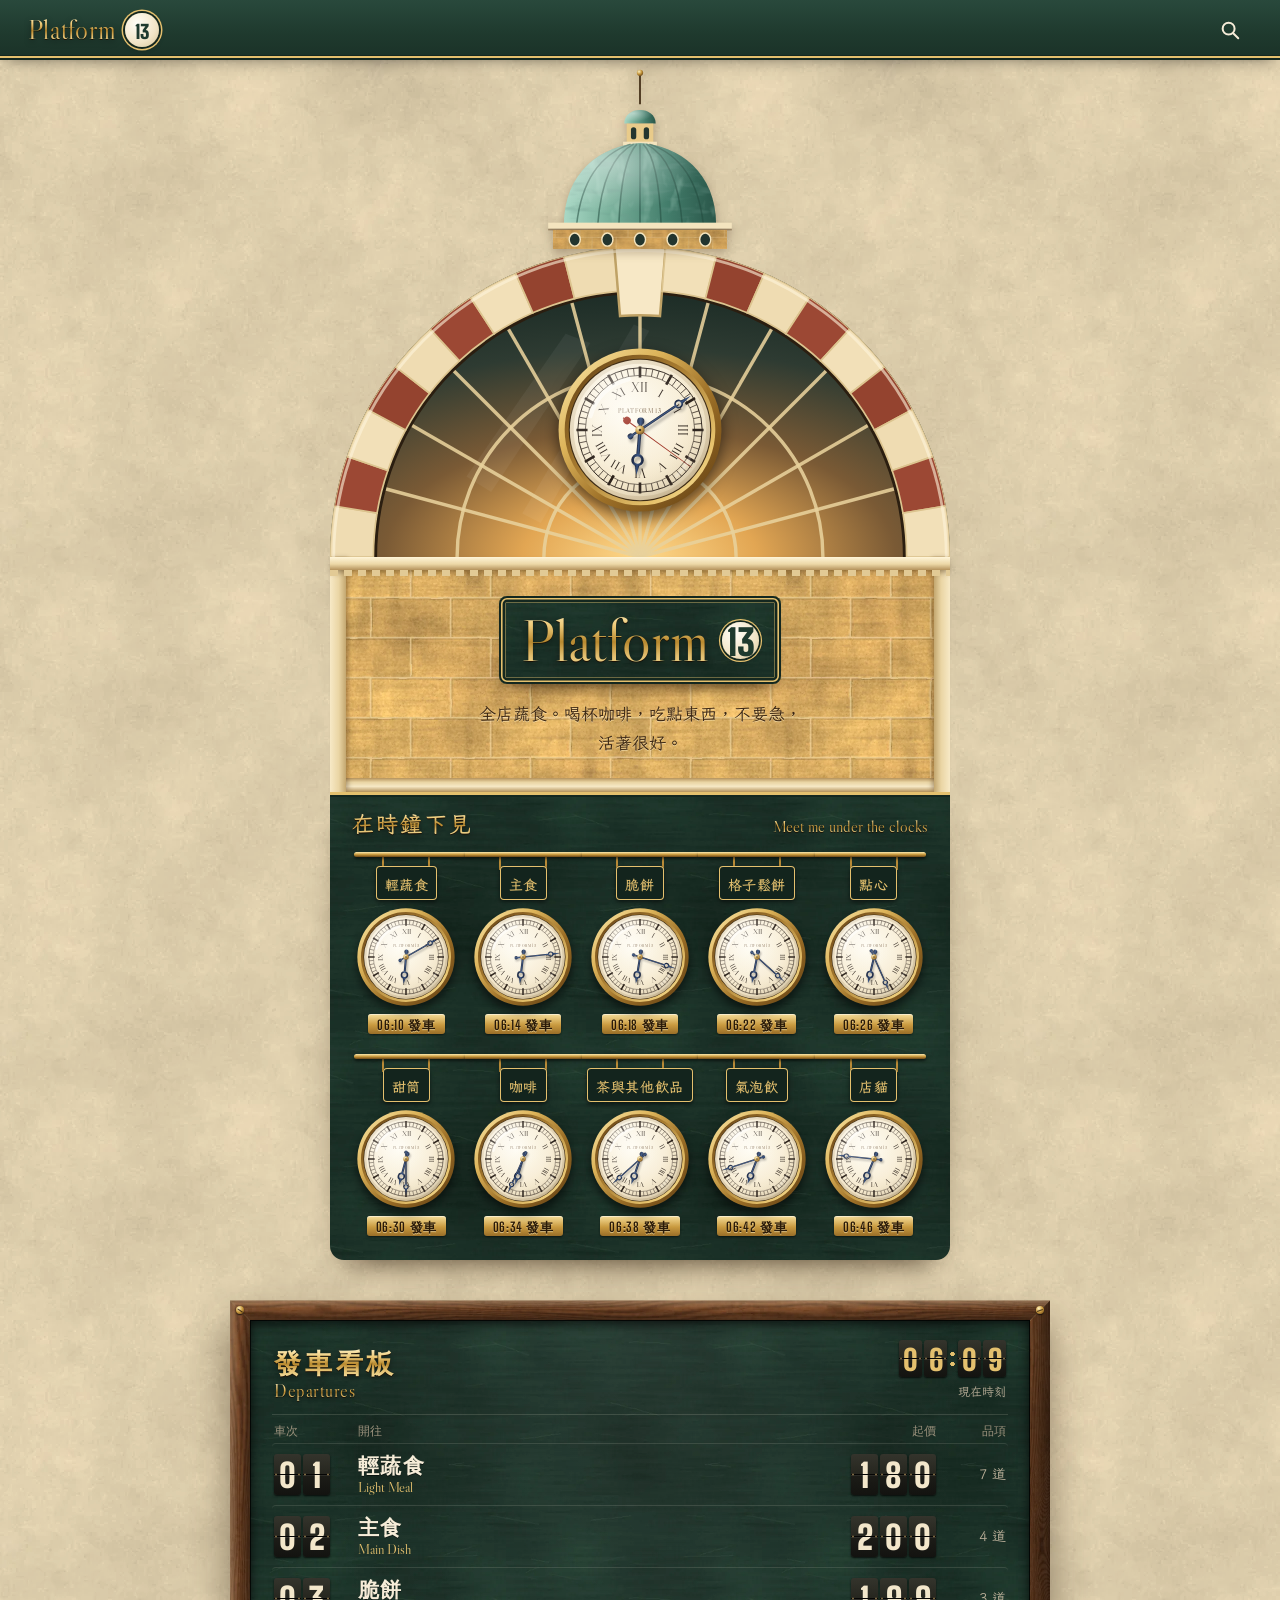
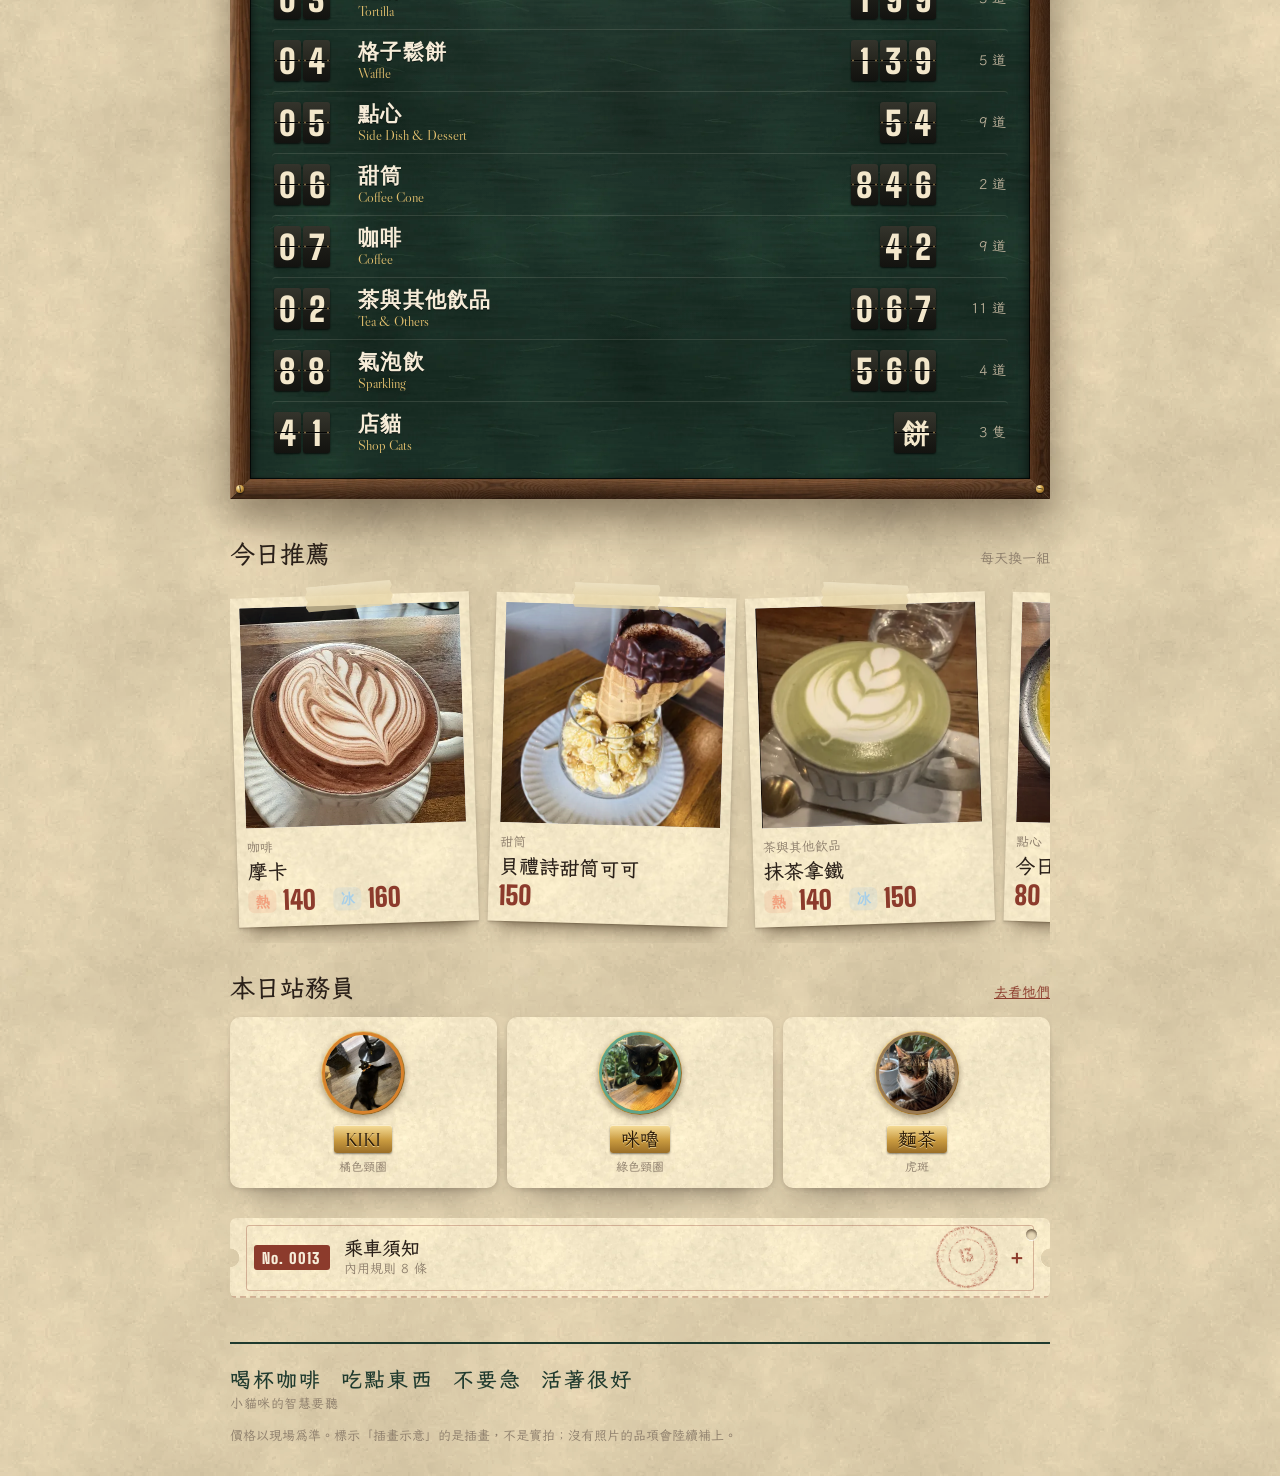
==== commit c6a05481: "首頁載入的 CSS/JS 加上版本號，避免手機用到舊快取 Co-Authored-By: Claude Opus 5.5 <noreply@anthropic.com> Claude-Session:" ====
--- a/index.html
+++ b/index.html
@@ -9,7 +9,7 @@
 <link rel="icon" href="assets/img/icon.svg" type="image/svg+xml">
 <link rel="preload" href="assets/fonts/caslon-400.woff2" as="font" type="font/woff2" crossorigin>
 <link rel="preload" href="assets/fonts/wenkai-700.woff2" as="font" type="font/woff2" crossorigin>
-<link rel="stylesheet" href="assets/css/style.css">
+<link rel="stylesheet" href="assets/css/style.css?v=c1025">
 </head>
 <body>
 <svg class="defs" width="0" height="0" aria-hidden="true" focusable="false">
@@ -97,7 +97,7 @@
   </section>
 </div>
 
-<script src="assets/js/menu-data.js"></script>
-<script src="assets/js/app.js"></script>
+<script src="assets/js/menu-data.js?v=c1025"></script>
+<script src="assets/js/app.js?v=c1025"></script>
 </body>
 </html>
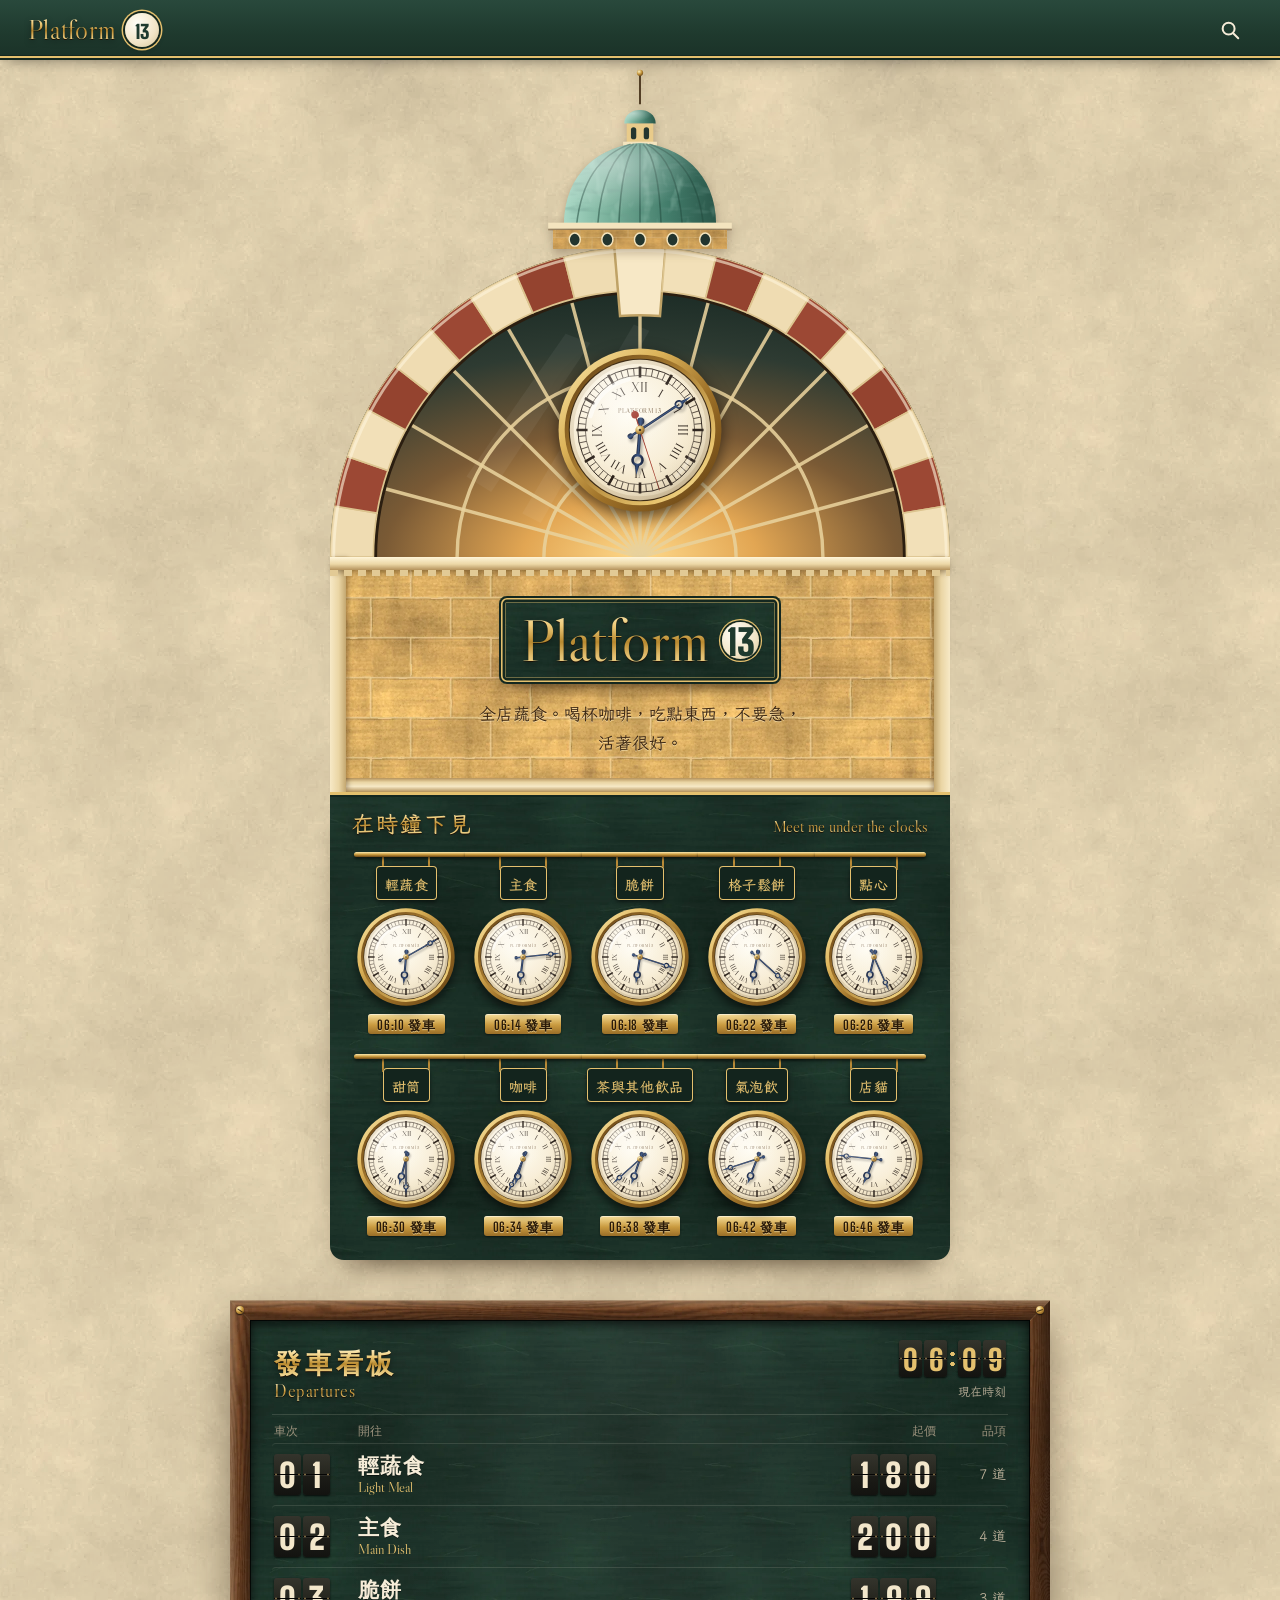
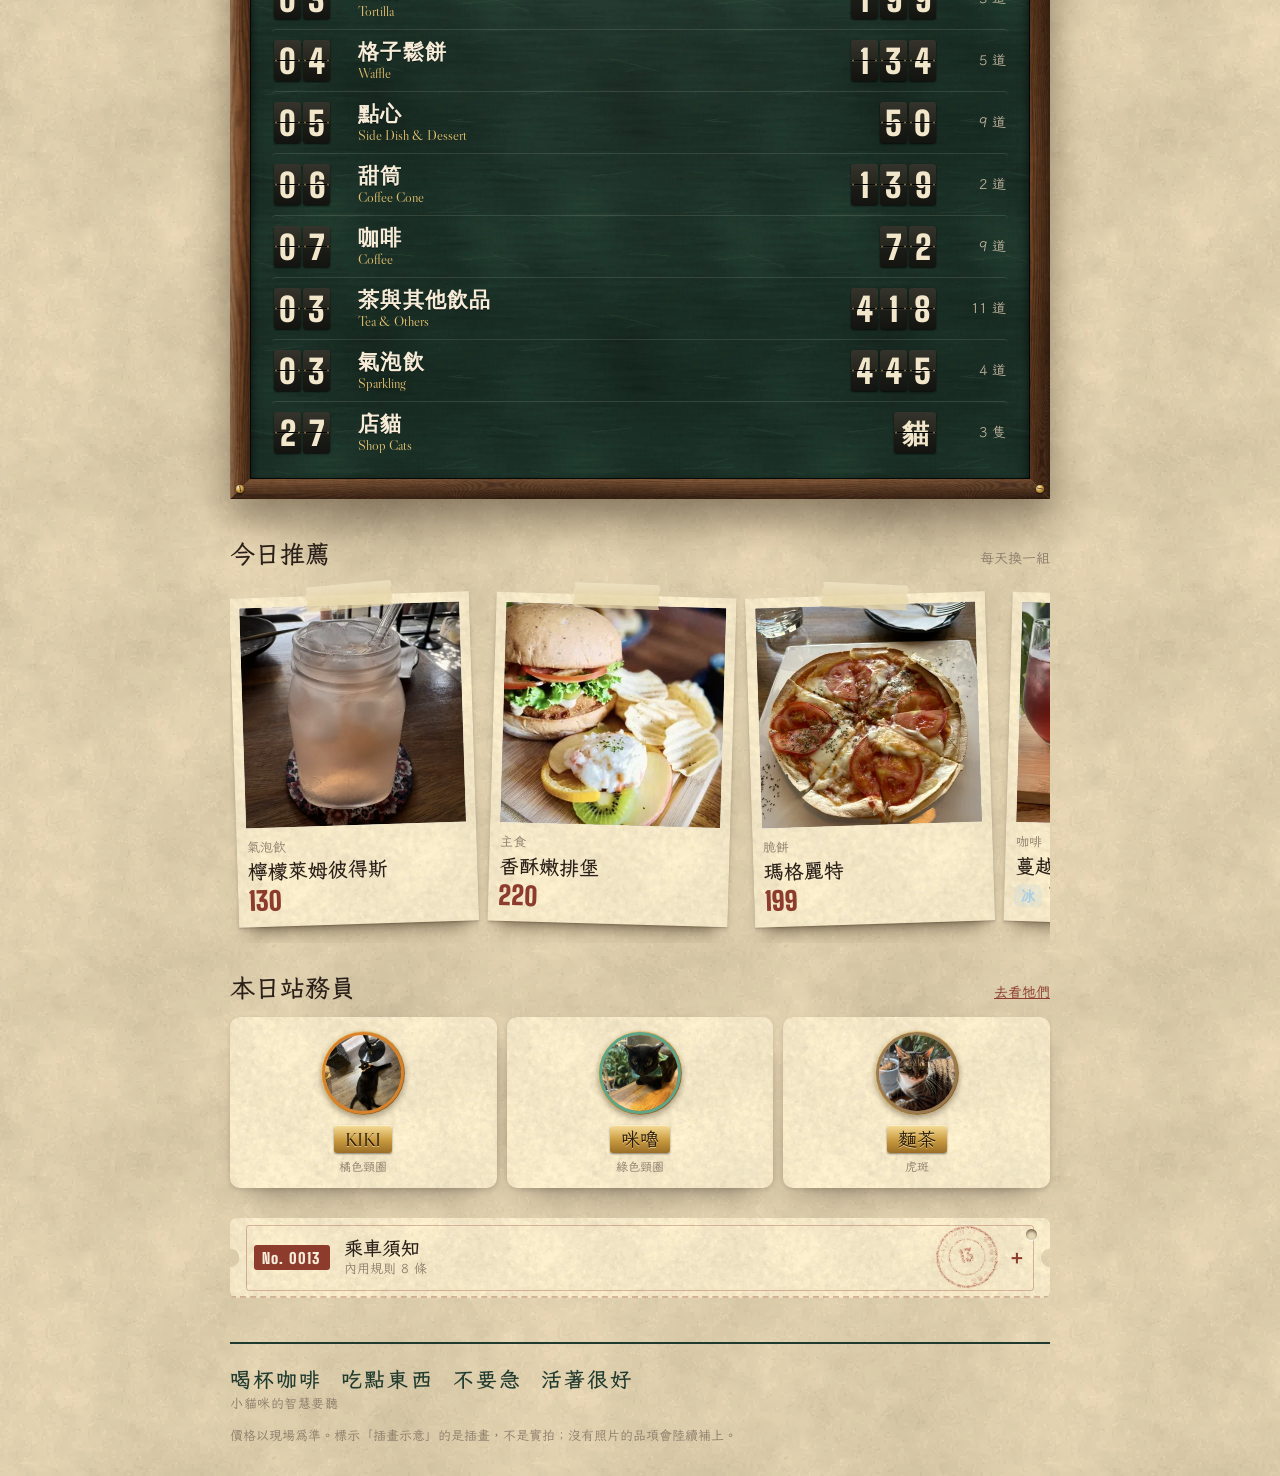
==== commit 8771f3a0: "嫩排凱撒沙拉新照片、檸檬萊姆彼得斯改用實拍 Co-Authored-By: Claude Opus 5.5 <noreply@anthropic.com> Claude-Session: https:" ====
--- a/index.html
+++ b/index.html
@@ -9,7 +9,7 @@
 <link rel="icon" href="assets/img/icon.svg" type="image/svg+xml">
 <link rel="preload" href="assets/fonts/caslon-400.woff2" as="font" type="font/woff2" crossorigin>
 <link rel="preload" href="assets/fonts/wenkai-700.woff2" as="font" type="font/woff2" crossorigin>
-<link rel="stylesheet" href="assets/css/style.css?v=c1025">
+<link rel="stylesheet" href="assets/css/style.css?v=c1112">
 </head>
 <body>
 <svg class="defs" width="0" height="0" aria-hidden="true" focusable="false">
@@ -97,7 +97,7 @@
   </section>
 </div>
 
-<script src="assets/js/menu-data.js?v=c1025"></script>
-<script src="assets/js/app.js?v=c1025"></script>
+<script src="assets/js/menu-data.js?v=c1112"></script>
+<script src="assets/js/app.js?v=c1112"></script>
 </body>
 </html>
